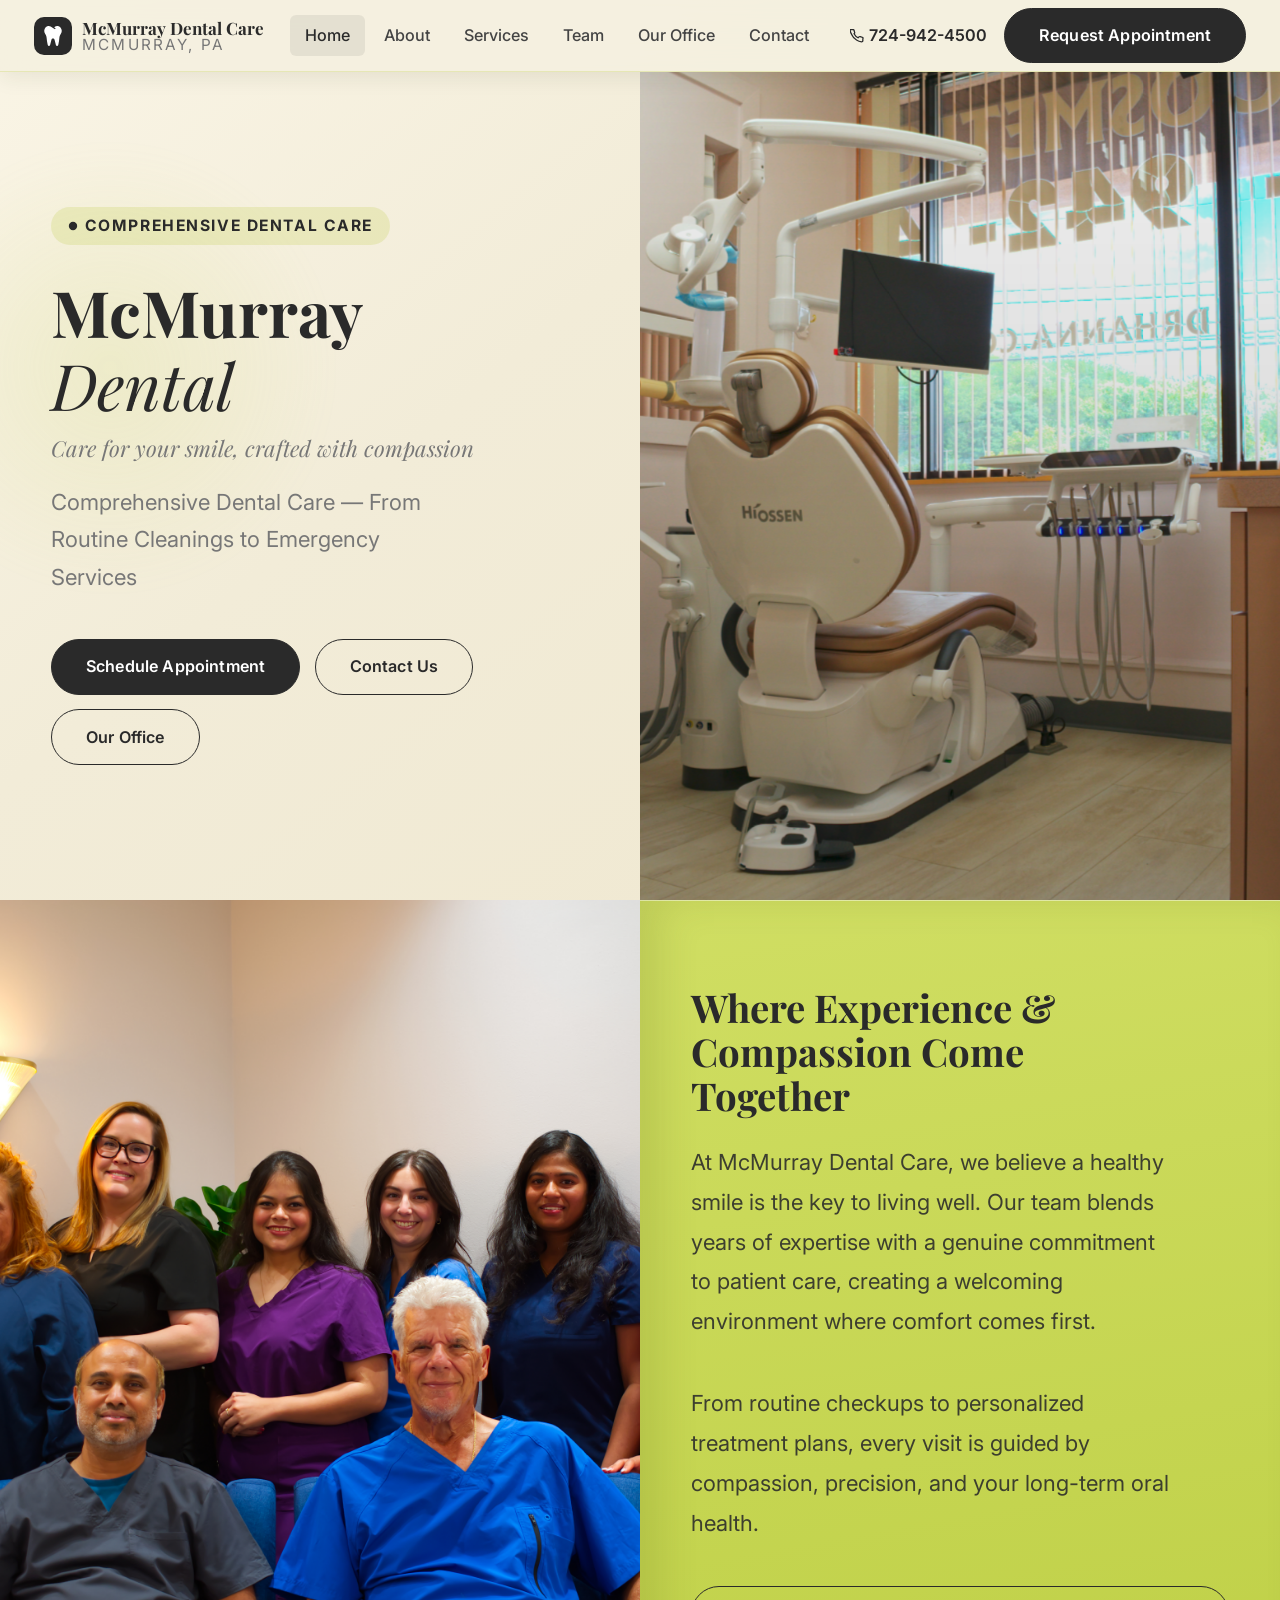
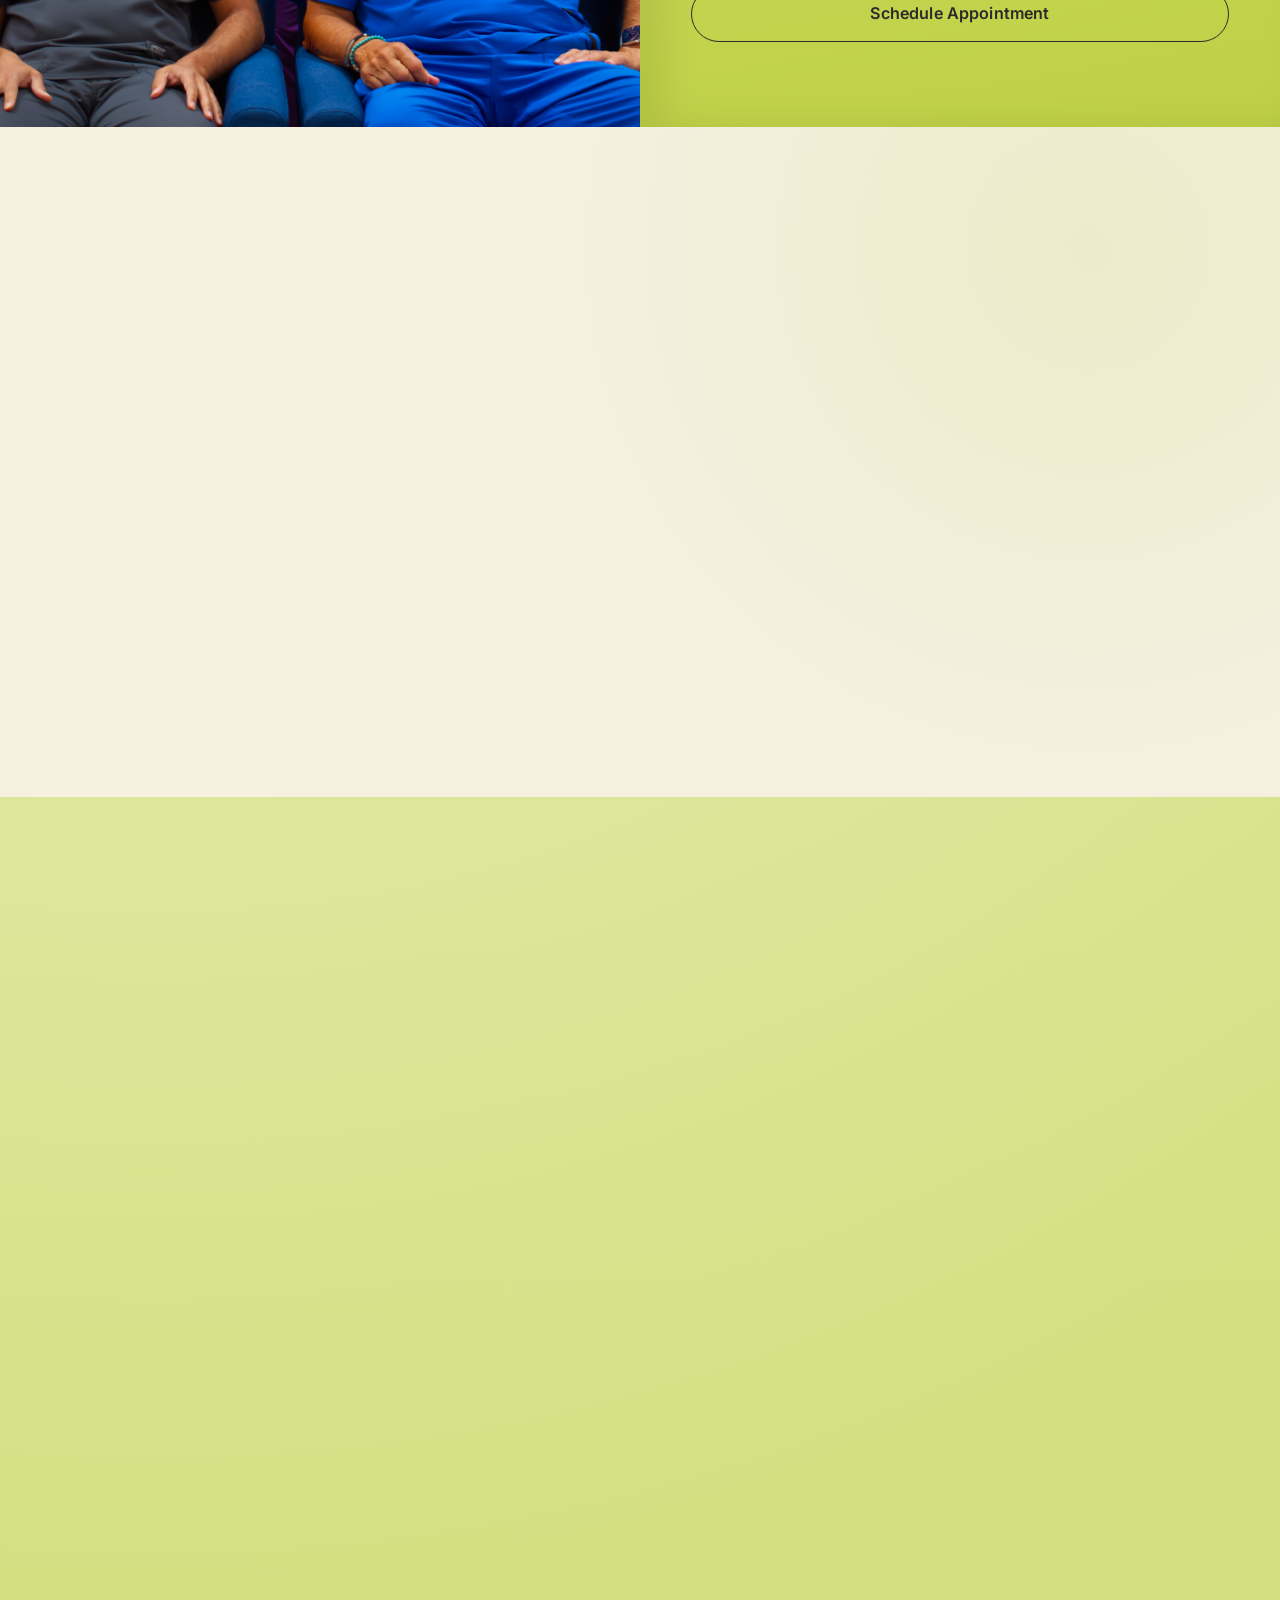
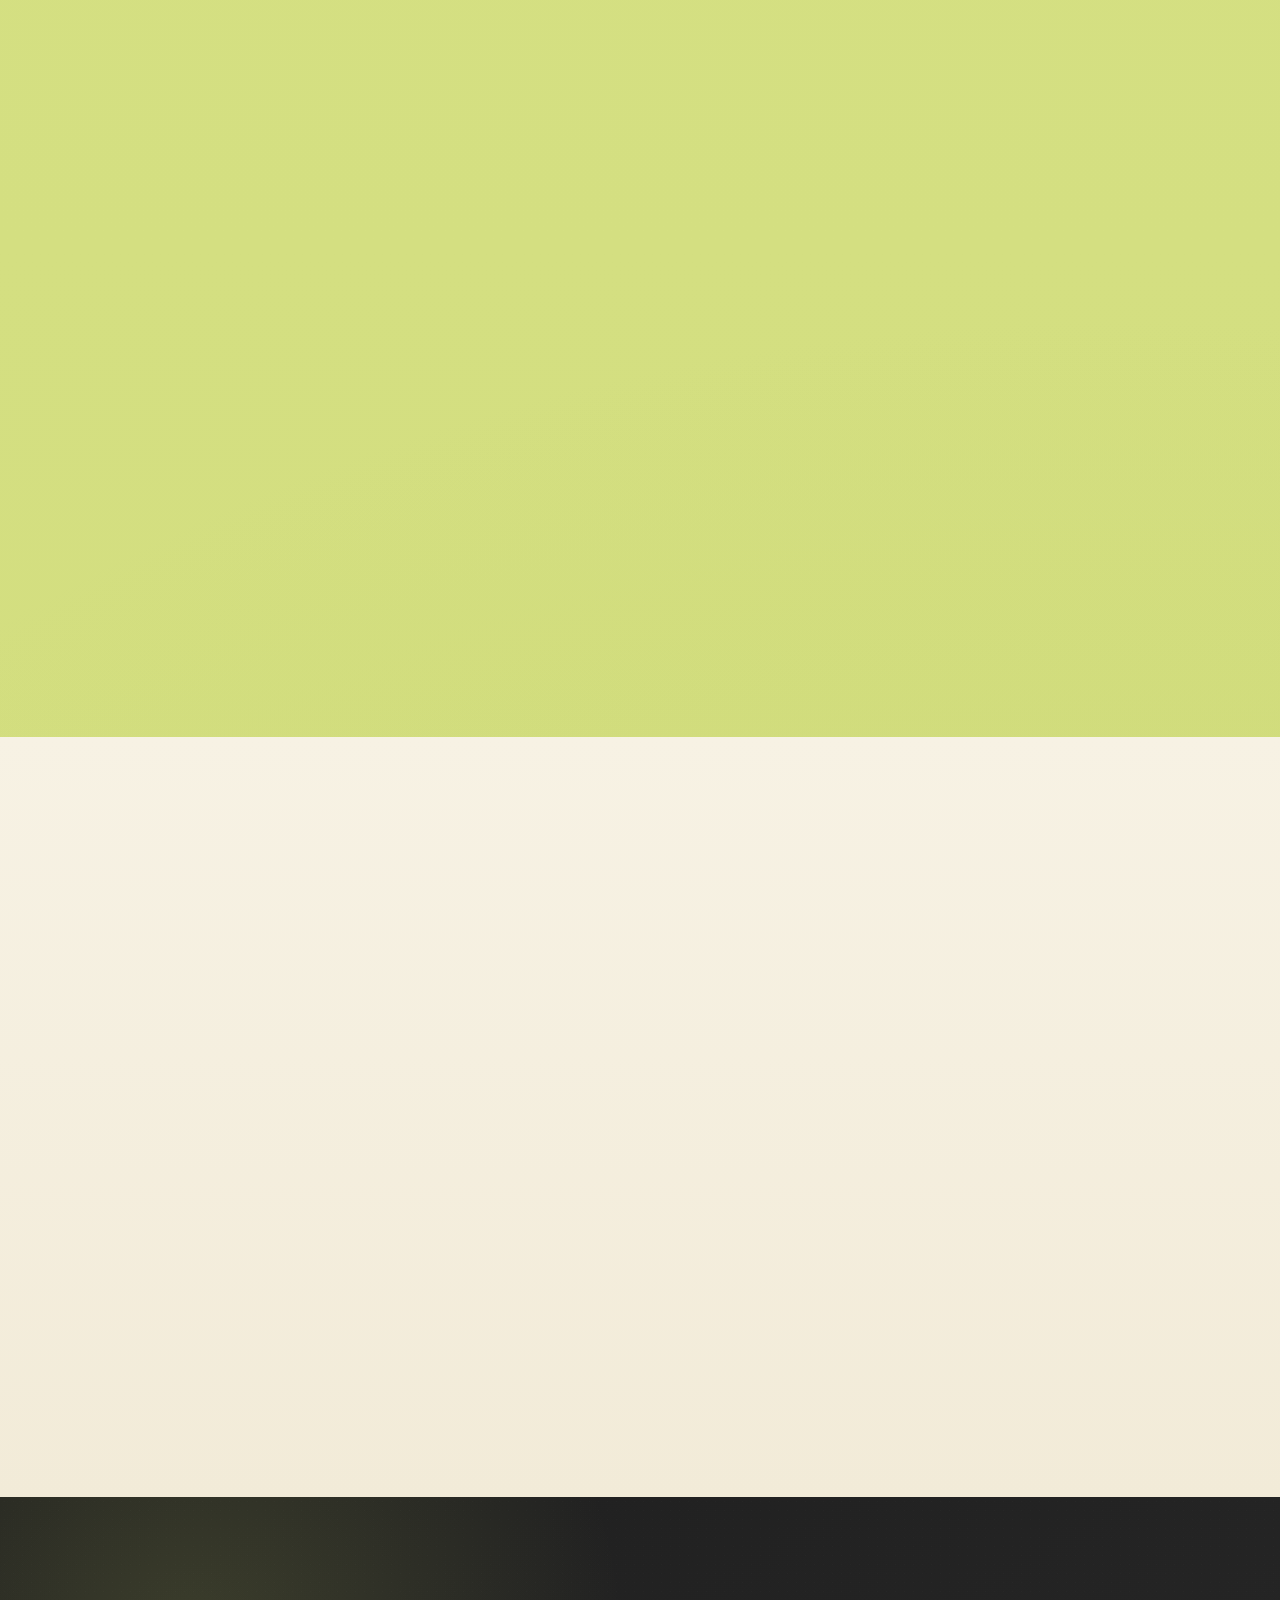
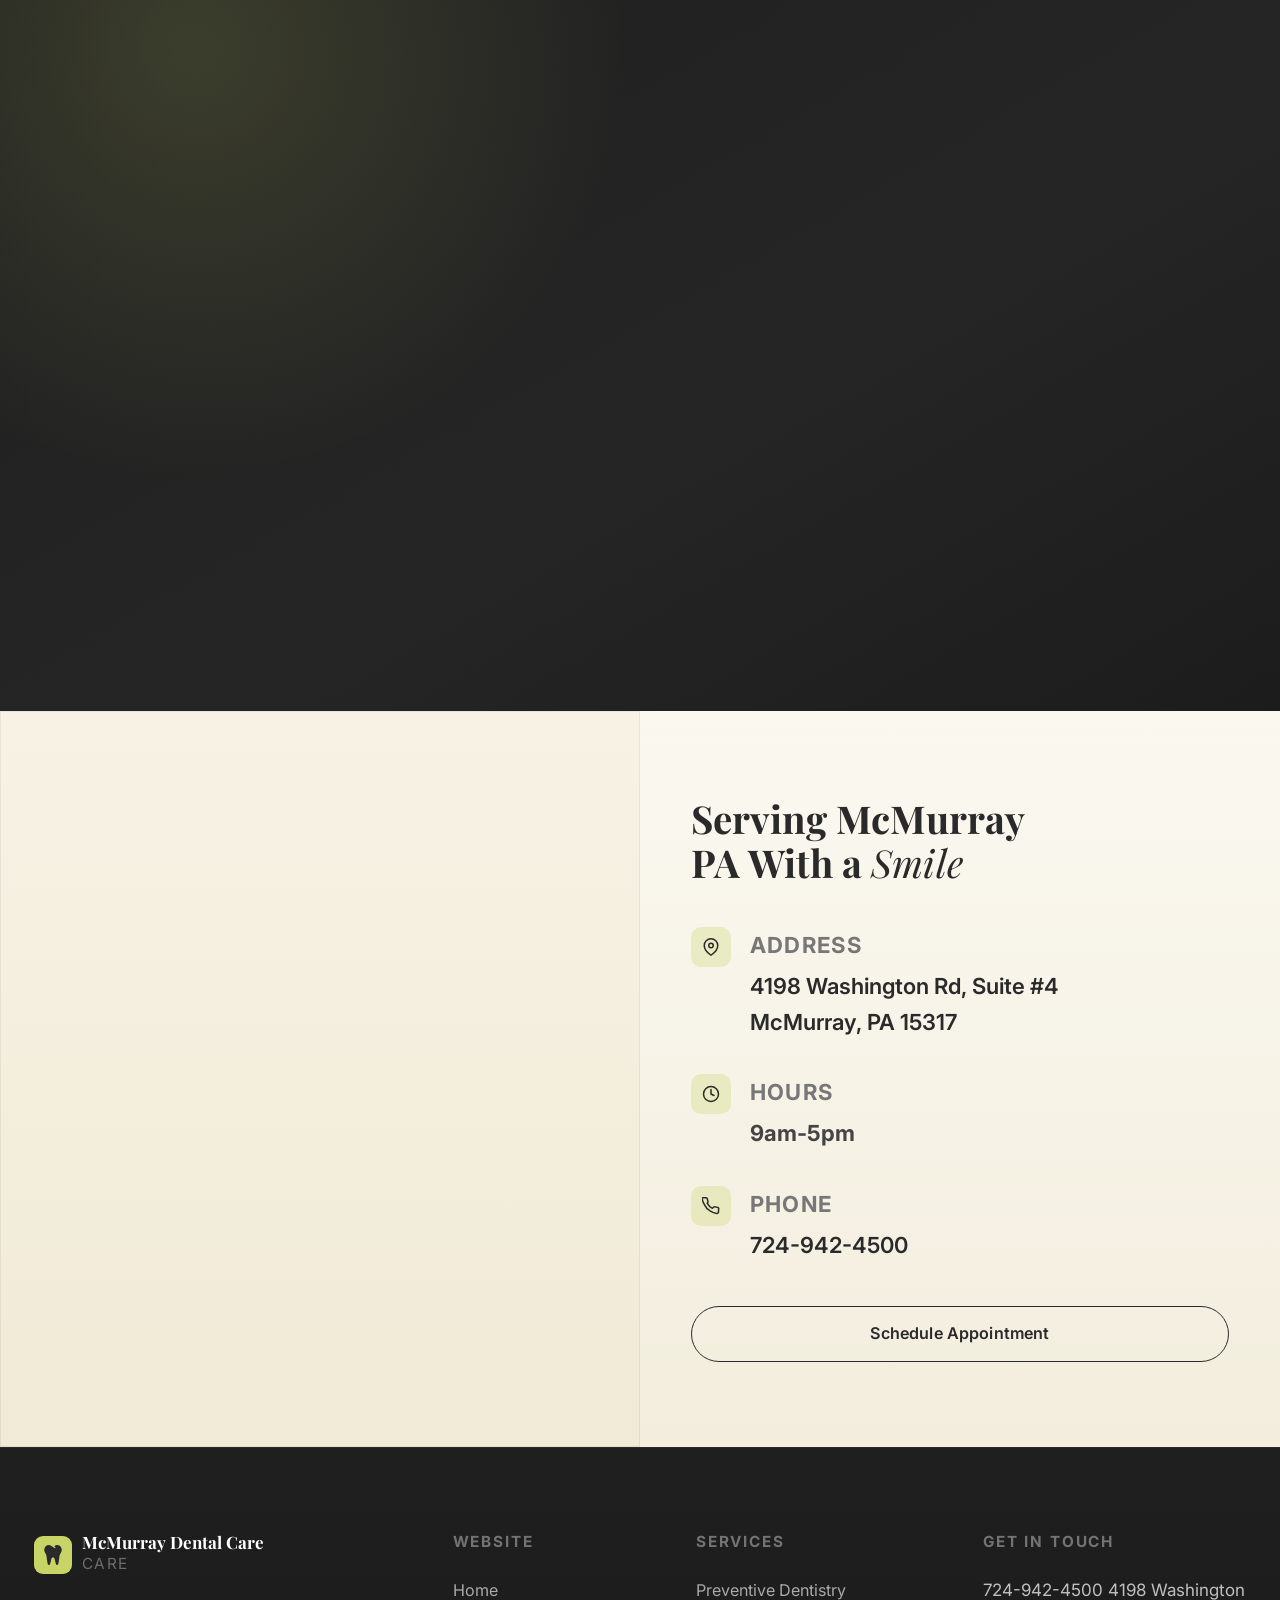
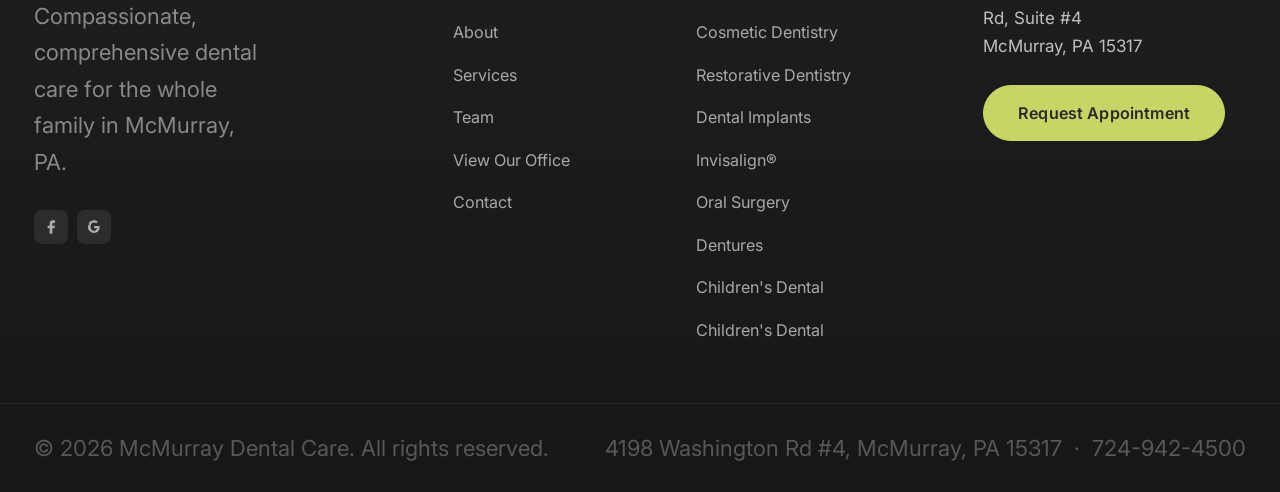
==== index.html @ 7878cf21 "Updated styling of the navbar" ====
<!DOCTYPE html>
<html lang="en">
<head>
  <meta charset="UTF-8" />
  <meta name="viewport" content="width=device-width, initial-scale=1.0" />
  <title>McMurray Dental Care | Compassionate Dental Care in McMurray, PA</title>
  <meta name="description" content="McMurray Dental Care offers comprehensive dental services in McMurray, PA — from routine cleanings to dental implants, Invisalign, and emergency care. Schedule your appointment today." />
  <link rel="preconnect" href="https://fonts.googleapis.com" />
  <link rel="preconnect" href="https://fonts.gstatic.com" crossorigin />
  <link href="https://fonts.googleapis.com/css2?family=Playfair+Display:ital,wght@0,400;0,600;0,700;1,400;1,600&family=Inter:wght@300;400;500;600;700&display=swap" rel="stylesheet" />
  <link rel="stylesheet" href="css/style.css" />
  <style>
    /* Tooth SVG used inline for logo */
    .tooth-svg { fill: var(--white); }
    .tooth-svg-dark { fill: var(--dark); }
  </style>
</head>
<body>

  <!-- ===== NAVBAR ===== -->
  <header class="navbar" id="navbar">
    <div class="nav-inner">

      <!-- Logo -->
      <a href="index.html" class="nav-logo" aria-label="McMurray Dental Care — home">
        <div class="nav-logo-icon">
          <svg viewBox="-32 0 512 512" xmlns="http://www.w3.org/2000/svg" aria-hidden="true" style="fill:#fff;">
            <path d="M443.98 96.25c-11.01-45.22-47.11-82.06-92.01-93.72-32.19-8.36-63 5.1-89.14 24.33-3.25 2.39-6.96 3.73-10.5 5.48l28.32 18.21c7.42 4.77 9.58 14.67 4.8 22.11-4.46 6.95-14.27 9.86-22.11 4.8L162.83 12.84c-20.7-10.85-43.38-16.4-66.81-10.31-44.9 11.67-81 48.5-92.01 93.72-10.13 41.62-.42 80.81 21.5 110.43 23.36 31.57 32.68 68.66 36.29 107.35 4.4 47.16 10.33 94.16 20.94 140.32l7.8 33.95c3.19 13.87 15.49 23.7 29.67 23.7 13.97 0 26.15-9.55 29.54-23.16l34.47-138.42c4.56-18.32 20.96-31.16 39.76-31.16s35.2 12.85 39.76 31.16l34.47 138.42c3.39 13.61 15.57 23.16 29.54 23.16 14.18 0 26.48-9.83 29.67-23.7l7.8-33.95c10.61-46.15 16.53-93.16 20.94-140.32 3.61-38.7 12.93-75.78 36.29-107.35 21.95-29.61 31.66-68.8 21.53-110.43z"/>
          </svg>
        </div>
        <div class="nav-logo-text">
          <span class="name">McMurray Dental Care</span>
          <span class="tagline">McMurray, PA</span>
        </div>
      </a>

      <!-- Desktop menu -->
      <nav class="nav-menu" aria-label="Primary navigation">
        <a href="index.html" class="active">Home</a>
        <a href="about.html">About</a>
        <a href="services.html">Services</a>
        <a href="teams.html">Team</a>
        <a href="view-our-office.html">Our Office</a>
        <a href="contact.html">Contact</a>
      </nav>

      <!-- Desktop actions -->
      <div class="nav-actions">
        <a href="tel:7249424500" class="nav-phone">
          <svg width="14" height="14" viewBox="0 0 24 24" fill="none" stroke="currentColor" stroke-width="2.2" stroke-linecap="round" stroke-linejoin="round" aria-hidden="true"><path d="M22 16.92v3a2 2 0 01-2.18 2 19.79 19.79 0 01-8.63-3.07A19.5 19.5 0 013.06 9.81a19.79 19.79 0 01-3.07-8.67A2 2 0 012.18 1h3a2 2 0 012 1.72c.127.96.361 1.903.7 2.81a2 2 0 01-.45 2.11L6.91 8.16a16 16 0 006.93 6.93l1.52-1.52a2 2 0 012.11-.45c.907.339 1.85.573 2.81.7A2 2 0 0122 16.92z"/></svg>
          724-942-4500
        </a>
        <a href="https://appt.link/mc-murray-dental-care/mc-murray-dental-care" target="_blank" rel="noopener" class="btn btn-dark">Request Appointment</a>
      </div>

      <!-- Hamburger -->
      <button class="nav-hamburger" id="navHamburger" aria-label="Toggle menu" aria-expanded="false">
        <span></span><span></span><span></span>
      </button>
    </div>

    <!-- Mobile drawer -->
    <nav class="nav-mobile" aria-label="Mobile navigation">
      <a href="index.html">Home</a>
      <a href="about.html">About</a>
      <a href="services.html">Services</a>
      <a href="teams.html">Team</a>
      <a href="view-our-office.html">Our Office</a>
      <a href="contact.html">Contact</a>
      <div class="nav-mobile-cta">
        <a href="tel:7249424500" class="btn btn-outline">📞 724-942-4500</a>
        <a href="https://appt.link/mc-murray-dental-care/mc-murray-dental-care" target="_blank" rel="noopener" class="btn btn-dark">Request Appointment</a>
      </div>
    </nav>
  </header>

  <!-- ===== HERO ===== -->
  <section class="hero" aria-labelledby="hero-heading">
    <div class="hero-left">
      <div class="hero-text">
        <div class="hero-chip">
          <svg width="10" height="10" viewBox="0 0 24 24" fill="currentColor" aria-hidden="true"><circle cx="12" cy="12" r="10"/></svg>
          Comprehensive Dental Care
        </div>
        <h1 class="hero-h1" id="hero-heading">McMurray <em>Dental</em></h1>
        <p class="hero-tagline">Care for your smile, crafted with compassion</p>
        <p class="hero-desc">Comprehensive Dental Care — From Routine Cleanings to Emergency Services</p>
        <div class="hero-actions">
          <a href="https://appt.link/mc-murray-dental-care/mc-murray-dental-care" target="_blank" rel="noopener" class="btn btn-dark">Schedule Appointment</a>
          <a href="contact.html" class="btn btn-outline">Contact Us</a>
          <a href="view-our-office.html" class="btn btn-outline">Our Office</a>
        </div>
      </div>
    </div>
    <div class="hero-right">
      <img
        src="images/office-pics/dental-portraits-others-00000001_Original.jpg"
        alt="Happy patient with a bright, healthy smile at McMurray Dental Care"
        loading="eager"
      />
    </div>
  </section>

  <!-- ===== ABOUT ===== -->
  <section class="about" aria-labelledby="about-heading">
    <div class="about-left" data-reveal="fade-left">
      <img
        src="images/team-pics/staff-group.jpg"
        alt="Dental professional performing a checkup at McMurray Dental Care"
        loading="lazy"
      />
    </div>
    <div class="about-right" data-reveal="fade-right">
      <h2 id="about-heading">Where Experience &amp; Compassion Come Together</h2>
      <p>At McMurray Dental Care, we believe a healthy smile is the key to living well. Our team blends years of expertise with a genuine commitment to patient care, creating a welcoming environment where comfort comes first.</p>
      <p>From routine checkups to personalized treatment plans, every visit is guided by compassion, precision, and your long-term oral health.</p>
      <a href="https://appt.link/mc-murray-dental-care/mc-murray-dental-care" target="_blank" rel="noopener" class="btn btn-outline">Schedule Appointment</a>
    </div>
  </section>

  <!-- ===== WHY CHOOSE US ===== -->
  <section class="why-us" aria-labelledby="why-us-heading">
    <div class="why-us-intro fade-up">
      <p class="eyebrow">Your Smile, Our Priority</p>
      <h2 id="why-us-heading">Why Patients Choose McMurray Dental Care</h2>
    </div>

    <div class="why-us-grid">
      <article class="why-card fade-up" data-delay="40">
        <h3>Comprehensive Dentistry in One Place</h3>
        <p>From cleanings and cosmetic dentistry to implants and oral surgery, your care stays coordinated under one roof.</p>
      </article>
      <article class="why-card fade-up" data-delay="100">
        <h3>Modern Tools, Gentle Approach</h3>
        <p>We combine up-to-date technology with a calm, patient-first style so appointments feel efficient and reassuring.</p>
      </article>
      <article class="why-card fade-up" data-delay="160">
        <h3>Local Team That Knows You</h3>
        <p>As a community-focused practice, we build long-term relationships and personalize care around your goals.</p>
      </article>
    </div>
  </section>

  <!-- ===== SERVICES ===== -->
  <section class="services" id="services" aria-labelledby="services-heading">
    <div class="services-intro fade-up">
      <h2 id="services-heading">Our Services</h2>
      <p>Comprehensive care for every smile — from preventive visits to full smile transformations.</p>
    </div>

    <div class="services-grid">

      <article class="srv-card fade-up" aria-label="Checkup and Cleaning">
        <div class="srv-bg" style="background-image:url('https://images.unsplash.com/photo-1606811841689-23dfddce3e95?q=80&w=1374&auto=format&fit=crop');"></div>
        <div class="srv-overlay"></div>
        <div class="srv-body">
          <h3>Checkup &amp; Cleaning</h3>
          <p class="srv-desc">Keep your teeth healthy and bright with regular dental checkups and professional cleanings. Prevent cavities, gum disease, and maintain long-term oral health.</p>
          <a href="cleaning-and-prevention.html" class="srv-link">View More</a>
        </div>
      </article>

      <article class="srv-card fade-up" aria-label="Cosmetic Procedures">
        <div class="srv-bg" style="background-image:url('https://images.unsplash.com/photo-1606265752439-1f18756aa5fc?auto=format&fit=crop&w=800&q=80');"></div>
        <div class="srv-overlay"></div>
        <div class="srv-body">
          <h3>Cosmetic Procedures</h3>
          <p class="srv-desc">Enhance your smile with cosmetic dentistry including teeth whitening, veneers, and bonding. Achieve a confident, natural-looking smile you'll love to share.</p>
          <a href="cosmetic-dentistry.html" class="srv-link">View More</a>
        </div>
      </article>

      <article class="srv-card fade-up" aria-label="Restorative Procedures">
        <div class="srv-bg" style="background-image:url('https://plus.unsplash.com/premium_photo-1661632367604-13ec9761f177?q=80&w=687&auto=format&fit=crop');"></div>
        <div class="srv-overlay"></div>
        <div class="srv-body">
          <h3>Restorative Procedures</h3>
          <p class="srv-desc">Restore strength and function to damaged or missing teeth with crowns, bridges, and fillings. Our restorative dentistry ensures comfort and lasting results.</p>
          <a href="restorative-dentistry.html" class="srv-link">View More</a>
        </div>
      </article>

      <article class="srv-card fade-up" aria-label="Dental Implants">
        <div class="srv-bg" style="background-image:url('https://images.unsplash.com/photo-1593022356769-11f762e25ed9?q=80&w=1470&auto=format&fit=crop');"></div>
        <div class="srv-overlay"></div>
        <div class="srv-body">
          <h3>Dental Implants</h3>
          <p class="srv-desc">Replace missing teeth with durable, natural-looking dental implants. Enjoy restored confidence, comfort, and function for a lifelong healthy smile.</p>
          <a href="dental-implants.html" class="srv-link">View More</a>
        </div>
      </article>

      <article class="srv-card fade-up" aria-label="Oral Surgery">
        <div class="srv-bg" style="background-image:url('https://images.unsplash.com/photo-1606811951341-756fdd437682?q=80&w=1374&auto=format&fit=crop');"></div>
        <div class="srv-overlay"></div>
        <div class="srv-body">
          <h3>Oral Surgery</h3>
          <p class="srv-desc">Expert oral surgery procedures performed with precision and care. From extractions to other surgical treatments, we ensure your comfort and safety every step of the way.</p>
          <a href="oral-surgery.html" class="srv-link">View More</a>
        </div>
      </article>

      <article class="srv-card fade-up" aria-label="Dentures">
        <div class="srv-bg" style="background-image:url('https://images.unsplash.com/photo-1620775997990-ee3c25938b4c?q=80&w=1470&auto=format&fit=crop');"></div>
        <div class="srv-overlay"></div>
        <div class="srv-body">
          <h3>Dentures</h3>
          <p class="srv-desc">Custom dentures designed for a natural fit and improved function. Eat, speak, and smile with confidence again.</p>
          <a href="dentures.html" class="srv-link">View More</a>
        </div>
      </article>

      <article class="srv-card fade-up" aria-label="Children's Dental Care">
        <div class="srv-bg" style="background-image:url('https://images.unsplash.com/photo-1758691463331-2ac00e6f676f?q=80&w=1932&auto=format&fit=crop&ixlib=rb-4.1.0&ixid=M3wxMjA3fDB8MHxwaG90by1wYWdlfHx8fGVufDB8fHx8fA%3D%3D');"></div>
        <div class="srv-overlay"></div>
        <div class="srv-body">
          <h3>Children's Dental Care</h3>
          <p class="srv-desc">We're happy to see children in our office for routine dental care and cleanings. Our team ensures visits are gentle and stress-free.</p>
          <a href="pediatric-dentistry.html" class="srv-link">View More</a>
        </div>
      </article>

    </div><!-- /services-grid -->

    <div class="services-footer fade-up">
      <a href="services.html" class="btn btn-dark">View All Services</a>
    </div>
  </section>

  <!-- ===== CARE OPTIONS ===== -->
  <section class="care-options" aria-labelledby="care-options-heading">
    <div class="care-options-inner">
      <div class="care-options-main fade-up">
        <p class="eyebrow">Insurance And Affordability</p>
        <h2 id="care-options-heading">Great Dentistry Should Feel Accessible</h2>
        <p>We work with many common dental benefit plans and help you understand coverage before treatment. For patients without insurance, ask about savings-focused care options.</p>
        <ul>
          <li>Transparent treatment planning and cost discussions</li>
          <li>Guidance on maximizing available dental benefits</li>
          <li>Flexible options for larger treatment plans</li>
        </ul>
        <div class="care-options-actions">
          <a href="contact.html" class="btn btn-dark">Ask About Coverage</a>
          <a href="tel:7249424500" class="btn btn-outline">Call 724-942-4500</a>
        </div>
      </div>

      <aside class="virtual-consult fade-up" data-delay="120" aria-label="Virtual smile consult">
        <h3>Not Ready To Book Yet?</h3>
        <p>Start with a simple smile conversation. Share your goals, and we will help you understand your next best step.</p>
        <ol>
          <li>Tell us what concerns you about your smile.</li>
          <li>We review your needs and suggest options.</li>
          <li>Schedule an in-office visit when you are ready.</li>
        </ol>
        <a href="contact.html" class="btn btn-accent">Start A Smile Consult</a>
      </aside>
    </div>
  </section>

  <!-- ===== TESTIMONIALS ===== -->
  <section class="testimonials" aria-labelledby="testimonials-heading">
    <div class="testimonials-header fade-up">
      <h2 id="testimonials-heading">What Our Patients Say</h2>
      <p>Real stories from real smiles in McMurray, PA</p>
    </div>
    <div class="testimonials-grid">

      <div class="t-card fade-up">
        <div class="t-stars" aria-label="5 stars">★★★★★</div>
        <p class="t-text">"The team at McMurray Dental is incredible — they genuinely care about their patients. My whole family comes here and we wouldn't go anywhere else."</p>
        <div class="t-author">
          <div class="t-avatar" aria-hidden="true">SM</div>
          <div>
            <div class="t-name">Sarah M.</div>
            <div class="t-loc">McMurray, PA</div>
          </div>
        </div>
      </div>

      <div class="t-card fade-up">
        <div class="t-stars" aria-label="5 stars">★★★★★</div>
        <p class="t-text">"Best dental care I've ever received. They explained every step and made me feel completely at ease. My implants look and feel completely natural."</p>
        <div class="t-author">
          <div class="t-avatar" aria-hidden="true">JD</div>
          <div>
            <div class="t-name">John D.</div>
            <div class="t-loc">Canonsburg, PA</div>
          </div>
        </div>
      </div>

      <div class="t-card fade-up">
        <div class="t-stars" aria-label="5 stars">★★★★★</div>
        <p class="t-text">"I was terrified of the dentist before I came here. The entire staff is so gentle and professional. Highly recommend to anyone in the area!"</p>
        <div class="t-author">
          <div class="t-avatar" aria-hidden="true">ER</div>
          <div>
            <div class="t-name">Emily R.</div>
            <div class="t-loc">Peters Township, PA</div>
          </div>
        </div>
      </div>

    </div>
  </section>

  <!-- ===== LOCATION ===== -->
  <section class="location" aria-labelledby="location-heading">
    <div class="location-map" data-reveal="fade-left">
      <iframe
        src="https://maps.google.com/maps?q=4198+Washington+Rd+%234+McMurray+PA+15317&z=15&output=embed"
        loading="lazy"
        title="McMurray Dental Care map — 4198 Washington Rd #4, McMurray PA 15317"
        allowfullscreen>
      </iframe>
    </div>
    <div class="location-info" data-reveal="fade-right">
      <h2 id="location-heading">Serving McMurray PA With a <em>Smile</em></h2>
      <div class="info-blocks">

        <div class="info-block">
          <div class="info-icon" aria-hidden="true">
            <svg viewBox="0 0 24 24"><path d="M21 10c0 7-9 13-9 13S3 17 3 10a9 9 0 0118 0z"/><circle cx="12" cy="10" r="3"/></svg>
          </div>
          <div>
            <p class="info-label">Address</p>
            <p class="info-value">
              <a href="https://maps.app.goo.gl/44t8cNcs267HqmYa7" target="_blank" rel="noopener">
                4198 Washington Rd, Suite #4<br>McMurray, PA 15317
              </a>
            </p>
          </div>
        </div>

        <div class="info-block">
          <div class="info-icon" aria-hidden="true">
            <svg viewBox="0 0 24 24"><circle cx="12" cy="12" r="10"/><polyline points="12 6 12 12 16 14"/></svg>
          </div>
          <div>
            <p class="info-label">Hours</p>
            <p class="info-value">
              <strong>9am-5pm</strong>
            </p>
          </div>
        </div>

        <div class="info-block">
          <div class="info-icon" aria-hidden="true">
            <svg viewBox="0 0 24 24"><path d="M22 16.92v3a2 2 0 01-2.18 2 19.79 19.79 0 01-8.63-3.07A19.5 19.5 0 013.06 9.81a19.79 19.79 0 01-3.07-8.67A2 2 0 012.18 1h3a2 2 0 012 1.72c.127.96.361 1.903.7 2.81a2 2 0 01-.45 2.11L6.91 8.16a16 16 0 006.93 6.93l1.52-1.52a2 2 0 012.11-.45c.907.339 1.85.573 2.81.7A2 2 0 0122 16.92z"/></svg>
          </div>
          <div>
            <p class="info-label">Phone</p>
            <p class="info-value"><a href="tel:7249424500">724-942-4500</a></p>
          </div>
        </div>

      </div><!-- /info-blocks -->
      <a href="https://appt.link/mc-murray-dental-care/mc-murray-dental-care" target="_blank" rel="noopener" class="btn btn-outline">Schedule Appointment</a>
    </div>
  </section>

  <!-- ===== FOOTER ===== -->
  <footer class="footer">
    <div class="footer-main">

      <!-- Brand -->
      <div class="footer-brand">
        <div class="f-logo">
          <div class="f-logo-icon">
            <svg viewBox="-32 0 512 512" xmlns="http://www.w3.org/2000/svg" aria-hidden="true" style="fill:#2a2a2a;">
              <path d="M443.98 96.25c-11.01-45.22-47.11-82.06-92.01-93.72-32.19-8.36-63 5.1-89.14 24.33-3.25 2.39-6.96 3.73-10.5 5.48l28.32 18.21c7.42 4.77 9.58 14.67 4.8 22.11-4.46 6.95-14.27 9.86-22.11 4.8L162.83 12.84c-20.7-10.85-43.38-16.4-66.81-10.31-44.9 11.67-81 48.5-92.01 93.72-10.13 41.62-.42 80.81 21.5 110.43 23.36 31.57 32.68 68.66 36.29 107.35 4.4 47.16 10.33 94.16 20.94 140.32l7.8 33.95c3.19 13.87 15.49 23.7 29.67 23.7 13.97 0 26.15-9.55 29.54-23.16l34.47-138.42c4.56-18.32 20.96-31.16 39.76-31.16s35.2 12.85 39.76 31.16l34.47 138.42c3.39 13.61 15.57 23.16 29.54 23.16 14.18 0 26.48-9.83 29.67-23.7l7.8-33.95c10.61-46.15 16.53-93.16 20.94-140.32 3.61-38.7 12.93-75.78 36.29-107.35 21.95-29.61 31.66-68.8 21.53-110.43z"/>
            </svg>
          </div>
          <div class="f-logo-text">
            <span class="name">McMurray Dental Care</span>
            <span class="care">Care</span>
          </div>
        </div>
        <p>Compassionate, comprehensive dental care for the whole family in McMurray, PA.</p>
        <div class="footer-social" aria-label="Social media links">
          <!-- Facebook -->
          <a href="#" aria-label="Facebook" rel="noopener">
            <svg viewBox="0 0 24 24" aria-hidden="true"><path d="M18 2h-3a5 5 0 00-5 5v3H7v4h3v8h4v-8h3l1-4h-4V7a1 1 0 011-1h3z"/></svg>
          </a>
          <!-- Google -->
          <a href="#" aria-label="Google Reviews" rel="noopener">
            <svg viewBox="0 0 24 24" aria-hidden="true"><path d="M20.3 12.2c0-.6-.1-1.2-.2-1.8H12v3.4h4.7c-.2 1.1-.9 2-1.8 2.6v2.2h3c1.7-1.6 2.7-4 2.4-6.4z"/><path d="M12 21c2.4 0 4.4-.8 5.9-2.1l-3-2.2c-.8.5-1.8.8-2.9.8-2.2 0-4.1-1.5-4.8-3.5H4.1v2.3C5.6 19.1 8.6 21 12 21z"/><path d="M7.2 14c-.2-.6-.3-1.3-.3-2s.1-1.4.3-2V7.7H4.1A9 9 0 003 12c0 1.5.3 2.8.9 4l3.3-2z"/><path d="M12 5.3c1.2 0 2.3.4 3.2 1.3l2.4-2.4C16.4 2.8 14.4 2 12 2 8.6 2 5.6 3.9 4.1 6.7l3.1 2.4C7.9 6.8 9.8 5.3 12 5.3z"/></svg>
          </a>
        </div>
      </div>

      <!-- Website Links -->
      <div class="footer-col">
        <h4>Website</h4>
        <ul>
          <li><a href="index.html">Home</a></li>
          <li><a href="about.html">About</a></li>
          <li><a href="services.html">Services</a></li>
          <li><a href="teams.html">Team</a></li>
          <li><a href="view-our-office.html">View Our Office</a></li>
          <li><a href="contact.html">Contact</a></li>
        </ul>
      </div>

      <!-- Services Links -->
      <div class="footer-col">
        <h4>Services</h4>
        <ul>
          <li><a href="cleaning-and-prevention.html">Preventive Dentistry</a></li>
          <li><a href="cosmetic-dentistry.html">Cosmetic Dentistry</a></li>
          <li><a href="restorative-dentistry.html">Restorative Dentistry</a></li>
          <li><a href="dental-implants.html">Dental Implants</a></li>
          <li><a href="invisalign.html">Invisalign®</a></li>
          <li><a href="oral-surgery.html">Oral Surgery</a></li>
          <li><a href="dentures.html">Dentures</a></li>
          <li><a href="pediatric-dentistry.html">Children's Dental</a></li>
          <li><a href="services.html#children">Children's Dental</a></li>
        </ul>
      </div>

      <!-- Contact -->
      <div class="footer-col">
        <h4>Get In Touch</h4>
        <div class="footer-contact-info">
          <a href="tel:7249424500">724-942-4500</a>
          <a href="https://maps.app.goo.gl/44t8cNcs267HqmYa7" target="_blank" rel="noopener">
            4198 Washington Rd, Suite #4<br>McMurray, PA 15317
          </a>
        </div>
        <a href="https://appt.link/mc-murray-dental-care/mc-murray-dental-care" target="_blank" rel="noopener" class="btn btn-accent footer-appt-btn">Request Appointment</a>
      </div>

    </div><!-- /footer-main -->

    <div class="footer-bottom">
      <p>&copy; <span id="year"></span> McMurray Dental Care. All rights reserved.</p>
      <p>4198 Washington Rd #4, McMurray, PA 15317 &nbsp;·&nbsp; 724-942-4500</p>
    </div>
  </footer>

  <script src="js/main.js"></script>
</body>
</html>
---- css/style.css ----
/* ===================================================
   McMurray Dental Care — Main Stylesheet
   =================================================== */

/* === CSS VARIABLES === */
:root {
  --primary:       #c8d566;
  --primary-dark:  #a8b840;
  --primary-light: #dde882;
  --bg:            #d4de82;   /* Main page / services background */
  --bg-light:      #f5f0e0;   /* Hero & location sections */
  --bg-about:      #c5d454;   /* About right panel */
  --surface:       #fffef8;
  --surface-alt:   #f8f3e4;
  --dark:          #2a2a2a;
  --text:          #444;
  --muted:         #777;
  --white:         #fff;
  --border:        rgba(42,42,42,.14);
  --line-soft:     rgba(42,42,42,.09);
  --shadow-sm:     0 2px 8px rgba(0,0,0,.08);
  --shadow:        0 4px 20px rgba(0,0,0,.12);
  --shadow-lg:     0 14px 44px rgba(0,0,0,.18);
  --shadow-xl:     0 22px 64px rgba(16, 24, 8, .24);
  --radius:        20px;
  --radius-sm:     10px;
  --radius-xs:     6px;
  --ease:          cubic-bezier(.4,0,.2,1);
  --t:             all .3s var(--ease);
  --font-h:        'Playfair Display', Georgia, serif;
  --font-b:        'Inter', -apple-system, BlinkMacSystemFont, sans-serif;
}

/* === RESET === */
*, *::before, *::after { box-sizing: border-box; margin: 0; padding: 0; }
html  {
  scroll-behavior: smooth;
  font-size: 17px;
}
body  {
  font-family: var(--font-b);
  font-size: 1rem;
  line-height: 1.65;
  color: var(--text);
  background:
    radial-gradient(circle at 12% 18%, rgba(255,255,255,.52) 0%, rgba(255,255,255,0) 34%),
    radial-gradient(circle at 87% 83%, rgba(168,184,64,.28) 0%, rgba(168,184,64,0) 38%),
    linear-gradient(180deg, #d9e48a 0%, #cfda78 100%);
  overflow-x: hidden;
  -webkit-font-smoothing: antialiased;
  -webkit-tap-highlight-color: transparent;
}
img  { max-width: 100%; height: auto; display: block; }
a    { text-decoration: none; color: inherit; }
ul   { list-style: none; }
p { font-size: 1.3rem !important; }
h1,h2,h3,h4,h5 { font-family: var(--font-h); font-weight: 700; line-height: 1.15; color: var(--dark); }

/* === UTILITIES === */
.container { max-width: 1280px; margin: 0 auto; padding: 0 2rem; }

/* === BUTTONS === */
.btn {
  display: inline-flex;
  align-items: center;
  justify-content: center;
  gap: .45rem;
  padding: .8rem 2rem;
  border-radius: 100px;
  font-family: var(--font-b);
  font-size: .95rem;
  font-weight: 600;
  letter-spacing: .01em;
  cursor: pointer;
  transition: var(--t);
  border: 1.5px solid transparent;
  white-space: nowrap;
  touch-action: manipulation;
}
.btn-dark    { background: var(--dark);  color: var(--white); border-color: var(--dark); }
.btn-dark:hover  { background: #3a3a3a; transform: translateY(-2px); box-shadow: var(--shadow); }
.btn-outline { background: transparent; color: var(--dark);  border-color: var(--dark); }
.btn-outline:hover { background: var(--dark); color: var(--white); transform: translateY(-2px); box-shadow: var(--shadow); }
.btn-light   { background: var(--white); color: var(--dark);  border-color: var(--white); }
.btn-light:hover { background: var(--bg-light); transform: translateY(-2px); box-shadow: var(--shadow); }
.btn-accent  { background: var(--primary); color: var(--dark); border-color: var(--primary); }
.btn-accent:hover { background: var(--primary-light); border-color: var(--primary-light); transform: translateY(-2px); }

/* =====================================================
   NAVBAR
   ===================================================== */
.navbar {
  position: fixed;
  top: 0; left: 0; right: 0;
  z-index: 100;
  height: 72px;
  background: rgba(245,240,224,.92);
  backdrop-filter: blur(16px);
  -webkit-backdrop-filter: blur(16px);
  border-bottom: 1px solid rgba(200,213,102,.35);
  box-shadow: 0 6px 20px rgba(36, 45, 18, .08);
  transition: var(--t);
}
.navbar.scrolled { background: rgba(245,240,224,.98); box-shadow: var(--shadow-sm); }

.nav-inner {
  max-width: 1280px;
  margin: 0 auto;
  padding: 0 2rem;
  height: 100%;
  display: flex;
  align-items: center;
  gap: 1.5rem;
}

/* Logo */
.nav-logo { display: flex; align-items: center; gap: .6rem; flex-shrink: 0; }
.nav-logo-icon {
  width: 38px; height: 38px;
  background: var(--dark);
  border-radius: 10px;
  display: flex; align-items: center; justify-content: center;
}
.nav-logo-icon svg { width: 20px; height: 20px; }
.nav-logo-text .name {
  display: block;
  font-family: var(--font-h);
  font-size: 1rem; font-weight: 700;
  color: var(--dark); line-height: 1.1;
  white-space: nowrap;
}
.nav-logo-text .tagline {
  display: block;
  font-size: .9rem;
  text-transform: uppercase;
  letter-spacing: .14em;
  color: var(--muted); line-height: 1;
}

/* Nav menu */
.nav-menu { display: flex; align-items: center; gap: .2rem; margin-left: auto; }
.nav-menu a {
  padding: .45rem .9rem;
  border-radius: var(--radius-xs);
  font-size: .95rem; font-weight: 500;
  color: var(--text);
  transition: var(--t);
}
.nav-menu a:hover,
.nav-menu a.active { background: rgba(42,42,42,.08); color: var(--dark); }
.nav-menu a { touch-action: manipulation; }

/* Nav actions */
.nav-actions { display: flex; align-items: center; gap: 1rem; flex-shrink: 0; }
.nav-phone {
  font-size: .95rem; font-weight: 600;
  color: var(--dark);
  display: flex; align-items: center; gap: .3rem;
}
.nav-phone:hover { text-decoration: underline; }

/* Hamburger */
.nav-hamburger {
  display: none;
  background: none; border: none; cursor: pointer;
  padding: .5rem;
  flex-direction: column; gap: 5px;
}
.nav-hamburger span {
  display: block; width: 22px; height: 2px;
  background: var(--dark); border-radius: 2px;
  transition: var(--t);
}

/* Mobile drawer */
.nav-mobile {
  display: none;
  position: fixed;
  top: 72px; left: 0; right: 0;
  background: var(--bg-light);
  border-bottom: 1px solid var(--border);
  padding: 1.25rem 2rem 1.5rem;
  flex-direction: column;
  gap: .3rem;
  z-index: 99;
  box-shadow: var(--shadow);
}
.nav-mobile.open { display: flex; }
.nav-mobile a {
  padding: .7rem 1rem;
  border-radius: var(--radius-xs);
  font-size: .95rem; font-weight: 500;
  color: var(--text); transition: var(--t);
  touch-action: manipulation;
}
.nav-mobile a:hover { background: rgba(42,42,42,.06); }
.nav-mobile-cta {
  margin-top: 1rem;
  padding-top: 1rem;
  border-top: 1px solid var(--border);
  display: flex; flex-direction: column; gap: .6rem;
}

/* =====================================================
   HERO
   ===================================================== */
.hero {
  display: grid;
  grid-template-columns: 1fr 1fr;
  min-height: 100vh;
  padding-top: 72px;
  background:
    linear-gradient(140deg, #faf5e6 0%, #f2ecd8 40%, #efe7cf 100%);
}
.hero-left {
  display: flex;
  align-items: center;
  padding: 5rem 3rem 5rem;
  padding-left: max(3rem, calc((100vw - 1280px) / 2 + 2rem));
}
.hero-text { max-width: 500px; }
.hero-chip {
  display: inline-flex; align-items: center; gap: .4rem;
  background: rgba(200,213,102,.28);
  color: var(--dark);
  padding: .35rem 1rem;
  border-radius: 100px;
  font-size: .92rem; font-weight: 700;
  text-transform: uppercase; letter-spacing: .1em;
  margin-bottom: 1.75rem;
}
.hero-h1 { font-size: clamp(2.8rem,5vw,4.5rem); color: var(--dark); margin-bottom: .5rem; }
.hero-h1 em { font-style: italic; font-weight: 400; }
.hero-tagline {
  font-family: var(--font-h);
  font-size: clamp(1rem,1.8vw,1.25rem);
  font-style: italic; font-weight: 400;
  color: var(--muted); margin-bottom: 1rem;
}
.hero-desc { font-size: .95rem; color: var(--muted); margin-bottom: 2.5rem; max-width: 380px; line-height: 1.7; }
.hero-actions { display: flex; gap: .85rem; flex-wrap: wrap; }

.hero-right { position: relative; overflow: hidden; }
.hero-right::after {
  content: '';
  position: absolute;
  inset: 0;
  background: linear-gradient(180deg, rgba(0,0,0,.06) 0%, rgba(0,0,0,.22) 100%);
  pointer-events: none;
}
.hero-right img {
  width: 100%;
  height: 100%;
  object-fit: cover;
  object-position: center top;
  transform: scale(1.02);
  filter: saturate(1.08) contrast(1.02);
}

/* =====================================================
   TRUST STRIP
   ===================================================== */
.trust-strip {
  background:
    radial-gradient(circle at 20% 25%, rgba(255,255,255,.2) 0%, rgba(255,255,255,0) 52%),
    linear-gradient(135deg, #bdcc50 0%, #a8b840 100%);
  padding: 1.25rem 2rem;
}

.trust-inner {
  max-width: 1200px;
  margin: 0 auto;
  display: grid;
  grid-template-columns: repeat(3, 1fr);
  gap: 1rem;
}

.trust-item {
  border: 1px solid rgba(42,42,42,.16);
  border-radius: var(--radius-sm);
  background: rgba(255,255,255,.25);
  padding: 1.1rem 1.15rem;
  box-shadow: 0 10px 22px rgba(34,42,14,.15), inset 0 1px 0 rgba(255,255,255,.4);
}

.trust-item h2 {
  font-size: clamp(1.2rem, 2vw, 1.5rem);
  margin-bottom: .3rem;
}

.trust-item p {
  font-size: .92rem;
  color: rgba(42,42,42,.9);
  line-height: 1.55;
}

/* =====================================================
   ABOUT
   ===================================================== */
.about { display: grid; grid-template-columns: 1fr 1fr; min-height: 580px; }
.about-left { overflow: hidden; }
.about-left img { width: 100%; height: 100%; object-fit: cover; transition: transform .7s ease; }
.about-left:hover img { transform: scale(1.04); }

.about-right {
  background:
    linear-gradient(170deg, #d0de63 0%, #bfd047 100%);
  display: flex; flex-direction: column; justify-content: center;
  padding: 5rem 3rem;
  padding-right: max(3rem, calc((100vw - 1280px) / 2 + 2rem));
  box-shadow: inset 0 1px 0 rgba(255,255,255,.45), inset 22px 0 36px rgba(92,108,26,.16);
}
.about-right h2 { font-size: clamp(1.75rem,3vw,2.6rem); margin-bottom: 1.5rem; max-width: 440px; }
.about-right p { font-size: .96rem; color: var(--dark); line-height: 1.8; max-width: 480px; margin-bottom: 2.5rem; opacity: .88; }

/* =====================================================
   WHY CHOOSE US
   ===================================================== */
.why-us {
  padding: 6rem 2rem;
  background:
    radial-gradient(circle at 85% 18%, rgba(200,213,102,.18) 0%, rgba(200,213,102,0) 42%),
    var(--bg-light);
}

.eyebrow {
  display: inline-block;
  font-size: .85rem;
  font-weight: 700;
  letter-spacing: .12em;
  text-transform: uppercase;
  color: var(--muted);
  margin-bottom: .7rem;
}

.why-us-intro {
  max-width: 740px;
  margin: 0 auto 2.4rem;
  text-align: center;
}

.why-us-intro h2 {
  font-size: clamp(1.9rem, 3vw, 2.8rem);
}

.why-us-grid {
  max-width: 1160px;
  margin: 0 auto;
  display: grid;
  grid-template-columns: repeat(3, 1fr);
  gap: 1.1rem;
}

.why-card {
  background: linear-gradient(180deg, var(--surface) 0%, #f8f3e5 100%);
  border: 1px solid var(--border);
  border-radius: var(--radius);
  padding: 2rem 1.55rem 1.8rem;
  box-shadow: 0 14px 30px rgba(42,42,42,.10), inset 0 1px 0 rgba(255,255,255,.7);
  transition: var(--t);
  position: relative;
  overflow: hidden;
}

.why-card::before {
  content: '';
  position: absolute;
  top: -42px;
  right: -42px;
  width: 110px;
  height: 110px;
  border-radius: 50%;
  background: radial-gradient(circle, rgba(200,213,102,.35) 0%, rgba(200,213,102,0) 70%);
}

.why-card:hover {
  transform: translateY(-4px);
  box-shadow: var(--shadow);
}

.why-card h3 {
  font-size: 1.2rem;
  margin-bottom: .75rem;
}

.why-card p {
  font-size: .95rem;
  line-height: 1.68;
  color: var(--text);
}

/* =====================================================
   SERVICES
   ===================================================== */
.services { padding: 7rem 2rem; }
/* Services page uses the same section inside its own wrapper */
.services-page-wrap .services { padding: 3rem 2rem 6rem; }
.services-intro { text-align: center; max-width: 560px; margin: 0 auto 4rem; }
.services-intro h2 { font-size: clamp(2rem,3.5vw,3rem); margin-bottom: 1rem; }
.services-intro p { color: var(--muted); font-size: 1.05rem; }

/* Flex-expand card grid (matches original WordPress design) */
.services-grid {
  display: flex;
  flex-wrap: wrap;
  gap: 18px;
  max-width: 1280px; margin: 0 auto 3.5rem;
}

.srv-card {
  flex: 1 1 260px;
  position: relative;
  height: 480px;
  border-radius: var(--radius); overflow: hidden;
  cursor: pointer;
  text-decoration: none;
  background-color: #1a1a1a;
  border: 1px solid rgba(255,255,255,.15);
  box-shadow: 0 16px 34px rgba(23, 23, 18, .26);
  will-change: flex;
  transition: flex .65s cubic-bezier(.4,0,.2,1);
}
.srv-card:hover { flex: 1.18 1 285px; }

.srv-bg {
  position: absolute; inset: 0;
  background-size: cover; background-position: center;
  transition: transform .65s cubic-bezier(.4,0,.2,1), opacity .65s cubic-bezier(.4,0,.2,1);
  z-index: 1;
  opacity: .85;
}
.srv-card:hover .srv-bg { transform: scale(1.04); opacity: .6; }

/* overlay not needed — gradient is on .srv-body */
.srv-overlay { display: none; }

.srv-body {
  position: absolute; bottom: 0; left: 0; right: 0;
  padding: 40px 28px 28px;
  background: linear-gradient(to top, rgba(0,0,0,.95) 0%, rgba(0,0,0,.55) 50%, transparent 100%);
  box-sizing: border-box;
  z-index: 3;
  display: flex; flex-direction: column;
}
.srv-body h3 {
  color: var(--white); font-size: 1.3rem; font-weight: 700;
  margin: 0; line-height: 1.2;
}
.srv-desc {
  color: rgba(255,255,255,.85); font-size: .9rem; line-height: 1.55;
  margin: 0 0 14px 0;
  max-height: 0; overflow: hidden; opacity: 0;
  transition: max-height .55s cubic-bezier(.4,0,.2,1), opacity .55s cubic-bezier(.4,0,.2,1), margin-top .55s cubic-bezier(.4,0,.2,1);
}
.srv-card:hover .srv-desc { max-height: 160px; opacity: 1; margin-top: 12px; }

.srv-link {
  display: inline-block;
  padding: 9px 20px;
  background: var(--primary);
  color: var(--dark);
  border-radius: 100px;
  font-size: .92rem; font-weight: 700;
  align-self: flex-start;
  opacity: 0; transform: translateY(6px); margin-top: 0;
  transition: opacity .4s .08s cubic-bezier(.4,0,.2,1), transform .4s .08s cubic-bezier(.4,0,.2,1), background .25s ease;
}
.srv-link:hover { background: var(--primary-light); }
.srv-card:hover .srv-link { opacity: 1; transform: translateY(0); margin-top: 0; }

.services-footer { text-align: center; }

/* =====================================================
   CARE OPTIONS
   ===================================================== */
.care-options {
  padding: 5.5rem 2rem;
  background:
    linear-gradient(180deg, #f7f2e4 0%, #f2ebd8 100%);
}

.care-options-inner {
  max-width: 1160px;
  margin: 0 auto;
  display: grid;
  grid-template-columns: 1.15fr .85fr;
  gap: 1.3rem;
}

.care-options-main,
.virtual-consult {
  border: 1px solid var(--border);
  border-radius: var(--radius);
  background: var(--white);
  padding: 2.1rem 2rem;
  box-shadow: 0 18px 38px rgba(40, 36, 26, .14);
}

.care-options-main h2 {
  font-size: clamp(1.8rem, 2.7vw, 2.5rem);
  margin-bottom: .9rem;
}

.care-options-main > p {
  color: var(--text);
  line-height: 1.7;
  margin-bottom: 1.1rem;
}

.care-options-main ul {
  margin: 0 0 1.5rem;
  padding: 0;
  display: flex;
  flex-direction: column;
  gap: .5rem;
}

.care-options-main li {
  display: flex;
  align-items: flex-start;
  gap: .55rem;
  font-size: .97rem;
  color: var(--text);
}

.care-options-main li::before {
  content: '';
  width: 7px;
  height: 7px;
  border-radius: 50%;
  margin-top: .52rem;
  background: var(--primary-dark);
  flex-shrink: 0;
}

.care-options-actions {
  display: flex;
  gap: .8rem;
  flex-wrap: wrap;
}

.virtual-consult {
  background: linear-gradient(165deg, #202020 0%, #2d2d2d 100%);
  color: var(--white);
  border-color: rgba(255,255,255,.08);
  box-shadow: var(--shadow-xl);
}

.virtual-consult h3 {
  color: var(--white);
  font-size: 1.55rem;
  margin-bottom: .65rem;
}

.virtual-consult p {
  color: rgba(255,255,255,.75);
  font-size: .95rem;
  line-height: 1.62;
  margin-bottom: 1rem;
}

.virtual-consult ol {
  margin: 0 0 1.4rem 1.2rem;
  color: rgba(255,255,255,.9);
  display: flex;
  flex-direction: column;
  gap: .6rem;
}

.virtual-consult ol li {
  line-height: 1.55;
  font-size: .95rem;
}

/* =====================================================
   TESTIMONIALS
   ===================================================== */
.testimonials {
  background:
    radial-gradient(circle at 15% 18%, rgba(200,213,102,.16) 0%, rgba(200,213,102,0) 34%),
    linear-gradient(150deg, #1f1f1f 0%, #252525 60%, #1c1c1c 100%);
  padding: 6rem 2rem;
  position: relative;
  overflow: hidden;
}

.testimonials::before {
  content: '';
  position: absolute;
  inset: 0;
  background-image: radial-gradient(rgba(255,255,255,.08) .7px, transparent .7px);
  background-size: 9px 9px;
  opacity: .18;
  pointer-events: none;
}
.testimonials-header { text-align: center; margin-bottom: 3.5rem; }
.testimonials-header h2 { color: var(--white); font-size: clamp(1.75rem,3vw,2.5rem); margin-bottom: .75rem; }
.testimonials-header p  { color: rgba(255,255,255,.45); font-size: 1rem; }

.testimonials-grid {
  display: grid; grid-template-columns: repeat(3,1fr);
  gap: 1.5rem; max-width: 1100px; margin: 0 auto;
}
.t-card {
  background: linear-gradient(180deg, rgba(255,255,255,.10) 0%, rgba(255,255,255,.03) 100%);
  border: 1px solid rgba(255,255,255,.16);
  border-radius: var(--radius); padding: 2rem;
  backdrop-filter: blur(2px);
  box-shadow: 0 16px 28px rgba(0,0,0,.24), inset 0 1px 0 rgba(255,255,255,.13);
  transition: var(--t);
}
.t-card:hover { background: rgba(255,255,255,.13); transform: translateY(-5px); }
.t-stars { color: var(--primary); font-size: .95rem; letter-spacing: 2px; margin-bottom: 1.25rem; }
.t-text  { color: rgba(255,255,255,.8); font-size: .92rem; line-height: 1.7; font-style: italic; margin-bottom: 1.5rem; }
.t-author { display: flex; align-items: center; gap: .75rem; }
.t-avatar {
  width: 42px; height: 42px; border-radius: 50%;
  background: var(--primary);
  display: flex; align-items: center; justify-content: center;
  font-weight: 700; font-size: .9rem; color: var(--dark); flex-shrink: 0;
}
.t-name { font-size: .9rem; font-weight: 600; color: var(--white); }
.t-loc  { font-size: .9rem; color: rgba(255,255,255,.4); }

/* =====================================================
   LOCATION
   ===================================================== */
.location {
  display: grid;
  grid-template-columns: 1fr 1fr;
  min-height: 560px;
  background: linear-gradient(180deg, #f7f2e4 0%, #f0ead6 100%);
}
.location-map { overflow: hidden; }
.location-map iframe {
  width: 100%;
  height: 100%;
  min-height: 460px;
  border: none;
  box-shadow: inset 0 0 0 1px rgba(0,0,0,.06);
}

.location-info {
  display: flex; flex-direction: column; justify-content: center;
  padding: 5rem 3rem;
  padding-right: max(3rem, calc((100vw - 1280px) / 2 + 2rem));
  background: linear-gradient(180deg, rgba(255,255,255,.45) 0%, rgba(255,255,255,.16) 100%);
}
.location-info h2 { font-size: clamp(1.75rem,3vw,2.75rem); margin-bottom: 2.5rem; max-width: 360px; }
.location-info h2 em { font-style: italic; font-weight: 400; }

.info-blocks { display: flex; flex-direction: column; gap: 2rem; margin-bottom: 2.5rem; }
.info-block  { display: flex; gap: 1.1rem; align-items: flex-start; }
.info-icon   {
  width: 40px; height: 40px; flex-shrink: 0;
  background: rgba(200,213,102,.3);
  border-radius: var(--radius-sm);
  display: flex; align-items: center; justify-content: center;
}
.info-icon svg { width: 18px; height: 18px; fill: none; stroke: var(--dark); stroke-width: 2; stroke-linecap: round; stroke-linejoin: round; }
.info-label { font-size: .9rem; font-weight: 700; text-transform: uppercase; letter-spacing: .06em; color: var(--muted); margin-bottom: .35rem; }
.info-value { font-size: 1rem; color: var(--text); line-height: 1.6; }
.info-value a { color: var(--dark); font-weight: 600; }
.info-value a:hover { text-decoration: underline; }

/* =====================================================
   FOOTER
   ===================================================== */
.footer {
  background: linear-gradient(180deg, #1f1f1f 0%, #171717 100%);
  color: rgba(255,255,255,.72);
  border-top: 1px solid rgba(255,255,255,.08);
}
.footer-main {
  display: grid; grid-template-columns: 2fr 1fr 1.25fr 1.5fr;
  gap: 4rem; max-width: 1280px; margin: 0 auto;
  padding: 5rem 2rem 3.5rem;
}

/* Footer brand */
.footer-brand .f-logo { display: flex; align-items: center; gap: .6rem; margin-bottom: 1.25rem; }
.footer-brand .f-logo-icon {
  width: 38px; height: 38px; background: var(--primary); border-radius: 9px;
  display: flex; align-items: center; justify-content: center;
}
.footer-brand .f-logo-icon svg { width: 20px; height: 20px; }
.f-logo-text .name  { display: block; font-family: var(--font-h); font-size: 1rem; font-weight: 700; color: var(--white); line-height: 1.1; }
.f-logo-text .care  { display: block; font-size: .9rem; text-transform: uppercase; letter-spacing: .08em; color: rgba(255,255,255,.35); }
.footer-brand > p   { font-size: .95rem; line-height: 1.65; max-width: 230px; color: rgba(255,255,255,.48); margin-bottom: 1.75rem; }

.footer-social { display: flex; gap: .5rem; }
.footer-social a {
  width: 34px; height: 34px; border-radius: 8px;
  background: rgba(255,255,255,.08);
  display: flex; align-items: center; justify-content: center;
  transition: var(--t);
}
.footer-social a:hover { background: rgba(255,255,255,.16); }
.footer-social svg { width: 16px; height: 16px; fill: rgba(255,255,255,.6); }

/* Footer cols */
.footer-col h4 {
  font-family: var(--font-b); font-size: .9rem; font-weight: 700;
  text-transform: uppercase; letter-spacing: .12em;
  color: rgba(255,255,255,.38); margin-bottom: 1.5rem;
}
.footer-col ul { display: flex; flex-direction: column; gap: .85rem; }
.footer-col ul a { font-size: .95rem; color: rgba(255,255,255,.62); transition: var(--t); line-height: 1.5; }
.footer-col ul a:hover { color: var(--white); }
.footer-appt-btn { display: inline-flex; margin-top: 1.5rem; }

.footer-bottom {
  border-top: 1px solid rgba(255,255,255,.07);
  padding: 1.5rem 2rem;
  max-width: 1280px; margin: 0 auto;
  display: flex; justify-content: space-between; align-items: center; gap: 1rem; flex-wrap: wrap;
}
.footer-bottom p { font-size: .9rem; color: rgba(255,255,255,.28); }

/* =====================================================
   PAGE HEADER (inner pages)
   ===================================================== */
.page-header {
  background: var(--bg-light);
  padding: 9rem 2rem 5rem;
  text-align: center;
}
.page-header .tag {
  display: inline-block;
  font-size: .9rem; font-weight: 700;
  text-transform: uppercase; letter-spacing: .12em;
  color: var(--muted); margin-bottom: .75rem;
}
.page-header h1 { font-size: clamp(2.5rem,5vw,4rem); margin-bottom: 1rem; }
.page-header p  { font-size: 1.1rem; color: var(--muted); max-width: 500px; margin: 0 auto; }

/* =====================================================
   ABOUT PAGE
   ===================================================== */
.about-story { padding: 6rem 2rem; background: var(--bg-light); }
.about-story-inner {
  max-width: 1100px; margin: 0 auto;
  display: grid; grid-template-columns: 1fr 1fr; gap: 5rem; align-items: center;
}
.about-story-text h2 { font-size: clamp(1.75rem,3vw,2.5rem); margin-bottom: 1.5rem; }
.about-story-text p  { color: var(--text); line-height: 1.8; margin-bottom: 1.25rem; }
.about-story-img { border-radius: var(--radius); overflow: hidden; }
.about-story-img img { width: 100%; aspect-ratio: 4/3; object-fit: cover; }

.values-section { padding: 6rem 2rem; }
.values-header  { text-align: center; max-width: 560px; margin: 0 auto 3rem; }
.values-header h2 { font-size: clamp(2rem,3vw,2.75rem); margin-bottom: 1rem; }
.values-header p  { color: var(--muted); }

.values-grid {
  display: grid; grid-template-columns: repeat(3,1fr);
  gap: 1.75rem; max-width: 1100px; margin: 0 auto;
}
.value-card {
  background: linear-gradient(180deg, #faf6ea 0%, #f2ebd8 100%);
  border-radius: var(--radius);
  padding: 2.5rem 2rem;
  border: 1px solid var(--line-soft);
  box-shadow: 0 14px 28px rgba(46,42,32,.11);
}
.value-icon {
  width: 52px; height: 52px;
  background: rgba(200,213,102,.3);
  border-radius: 14px;
  display: flex; align-items: center; justify-content: center;
  margin-bottom: 1.25rem;
}
.value-icon svg { width: 26px; height: 26px; fill: none; stroke: var(--dark); stroke-width: 2; stroke-linecap: round; stroke-linejoin: round; }
.value-card h3 { font-size: 1.15rem; margin-bottom: .75rem; }
.value-card p  { font-size: .9rem; color: var(--muted); line-height: 1.65; }

.team-section { padding: 6rem 2rem; background: var(--bg-light); }
.team-header   { text-align: center; max-width: 560px; margin: 0 auto 3.5rem; }
.team-header h2 { font-size: clamp(2rem,3vw,2.75rem); margin-bottom: 1rem; }
.team-grid {
  display: grid; grid-template-columns: repeat(3,1fr);
  gap: 2rem; max-width: 1100px; margin: 0 auto;
}
.team-card { text-align: center; }
.team-photo {
  border-radius: var(--radius); overflow: hidden;
  aspect-ratio: 3/4; margin-bottom: 1.25rem;
}
.team-photo img { width: 100%; height: 100%; object-fit: cover; }
.team-card h3   { font-size: 1.15rem; margin-bottom: .35rem; }
.team-card .role { font-size: .95rem; color: var(--muted); }

/* =====================================================
   TEAM PROFILES PAGE
   ===================================================== */
.team-profiles-section {
  padding: 5rem 2rem 6rem;
  background: var(--bg);
}

.team-profiles-inner {
  max-width: 1180px;
  margin: 0 auto;
}

.team-profiles-intro {
  text-align: center;
  max-width: 700px;
  margin: 0 auto 2.75rem;
}

.team-profiles-intro h2 {
  font-size: clamp(1.8rem, 3vw, 2.6rem);
  margin-bottom: .8rem;
}

.team-profiles-intro p {
  color: var(--muted);
}

.profile-grid {
  display: grid;
  grid-template-columns: repeat(3, 1fr);
  gap: 1.4rem;
}

.profile-card {
  background: linear-gradient(180deg, #faf6ea 0%, #f2ebd8 100%);
  border: 1px solid var(--border);
  border-radius: var(--radius);
  overflow: hidden;
  box-shadow: 0 14px 28px rgba(46,42,32,.12);
  transition: var(--t);
}

.profile-card:hover {
  transform: translateY(-4px);
  box-shadow: var(--shadow);
}

.profile-card--wide {
  grid-column: span 3;
}

.profile-image {
  width: 100%;
  aspect-ratio: 4 / 3;
  object-fit: cover;
}

.profile-card-body {
  padding: 1.2rem 1.2rem 1.35rem;
}

.profile-role {
  font-size: .83rem;
  font-weight: 700;
  letter-spacing: .08em;
  text-transform: uppercase;
  color: var(--muted);
  margin-bottom: .4rem;
}

.profile-name {
  font-size: 1.2rem;
  margin-bottom: .45rem;
}

.profile-card-body p {
  font-size: .96rem;
  color: var(--text);
  line-height: 1.72;
}

.about-team-highlight .team-profiles-intro {
  margin-bottom: 2rem;
}

.about-team-highlight .profile-grid {
  grid-template-columns: minmax(0, 960px);
  justify-content: center;
}

.about-team-highlight .profile-card--wide {
  grid-column: auto;
}

.about-team-highlight .profile-card {
  display: grid;
  grid-template-columns: minmax(320px, 1.1fr) minmax(0, .9fr);
  align-items: stretch;
}

.about-team-highlight .profile-image {
  height: 100%;
  min-height: 320px;
  aspect-ratio: auto;
}

.about-team-highlight .profile-card-body {
  padding: 1.6rem;
  display: flex;
  flex-direction: column;
  justify-content: center;
}

/* =====================================================
   OFFICE GALLERY PAGE
   ===================================================== */
.office-gallery-section {
  padding: 5rem 2rem 6rem;
  background: var(--bg-light);
}

.office-gallery-inner {
  max-width: 1180px;
  margin: 0 auto;
}

.office-gallery-intro {
  text-align: center;
  max-width: 720px;
  margin: 0 auto 2.8rem;
}

.office-gallery-intro h2 {
  font-size: clamp(1.8rem, 3vw, 2.6rem);
  margin-bottom: .75rem;
}

.office-gallery-intro p {
  color: var(--muted);
}

.office-grid {
  display: grid;
  grid-template-columns: repeat(3, 1fr);
  gap: 1.4rem;
}

.office-card {
  background: linear-gradient(180deg, var(--surface) 0%, var(--surface-alt) 100%);
  border-radius: var(--radius);
  border: 1px solid var(--border);
  overflow: hidden;
  box-shadow: 0 14px 28px rgba(46,42,32,.12);
  transition: var(--t);
}

.office-card:hover {
  transform: translateY(-4px);
  box-shadow: var(--shadow);
}

.office-photo {
  width: 100%;
  aspect-ratio: 4 / 3;
  object-fit: cover;
}

.office-card-body {
  padding: 1.1rem 1.2rem 1.35rem;
}

.office-card-title {
  font-size: 1.12rem;
  margin-bottom: .35rem;
}

.office-card-body p {
  font-size: .95rem;
  line-height: 1.68;
  color: var(--text);
}

/* =====================================================
   SERVICES PAGE
   ===================================================== */
.services-list { padding: 4rem 2rem 6rem; max-width: 1100px; margin: 0 auto; }
.service-item {
  display: grid; grid-template-columns: 1fr 1fr; gap: 4rem;
  align-items: center; padding: 4rem 0;
  border-bottom: 1px solid var(--border);
}
.service-item:last-child { border-bottom: none; }
.service-item.rev { direction: rtl; }
.service-item.rev > * { direction: ltr; }

.srv-item-img  { border-radius: var(--radius); overflow: hidden; }
.srv-item-img img { width: 100%; aspect-ratio: 4/3; object-fit: cover; transition: transform .6s ease; }
.srv-item-img:hover img { transform: scale(1.04); }

.srv-item-text .stag { font-size: .9rem; font-weight: 700; text-transform: uppercase; letter-spacing: .06em; color: var(--muted); margin-bottom: .75rem; }
.srv-item-text h2 { font-size: clamp(1.5rem,2.5vw,2rem); margin-bottom: 1.25rem; }
.srv-item-text p  { font-size: .95rem; line-height: 1.78; color: var(--text); margin-bottom: 1.5rem; }
.srv-item-text ul {
  list-style: none; display: flex; flex-direction: column; gap: .5rem;
  margin-bottom: 2rem; padding-left: 0;
}
.srv-item-text ul li {
  display: flex; align-items: flex-start; gap: .6rem;
  font-size: .98rem; color: var(--text);
}
.srv-item-text ul li::before {
  content: '';
  display: inline-block; flex-shrink: 0;
  width: 7px; height: 7px; border-radius: 50%;
  background: var(--primary-dark); margin-top: .48rem;
}

/* =====================================================
   CONTACT PAGE
   ===================================================== */
.contact-layout {
  display: grid; grid-template-columns: 1fr 1fr;
  min-height: calc(100vh - 72px);
}
.contact-form-side {
  background: var(--bg-light);
  padding: 5rem 3rem;
  padding-left: max(3rem, calc((100vw - 1280px) / 2 + 2rem));
  display: flex; flex-direction: column; justify-content: center;
}
.contact-form-side h1 { font-size: clamp(2rem,3.5vw,2.75rem); margin-bottom: .75rem; }
.contact-form-side .sub { color: var(--muted); margin-bottom: 2.5rem; }

.contact-form { display: flex; flex-direction: column; gap: 1.25rem; }
.form-row { display: grid; grid-template-columns: 1fr 1fr; gap: 1rem; }
.form-group { display: flex; flex-direction: column; gap: .45rem; }
.form-group label {
  font-size: .9rem; font-weight: 700;
  text-transform: uppercase; letter-spacing: .08em; color: var(--muted);
}
.form-group input,
.form-group select,
.form-group textarea {
  padding: .85rem 1.1rem;
  border: 1.5px solid var(--border); border-radius: var(--radius-sm);
  font-family: var(--font-b); font-size: 1rem;
  color: var(--dark); background: var(--white);
  transition: var(--t); outline: none; resize: none;
}
.form-group input:focus,
.form-group select:focus,
.form-group textarea:focus {
  border-color: var(--primary-dark);
  box-shadow: 0 0 0 3px rgba(200,213,102,.25);
}
.form-group textarea { min-height: 130px; }
.form-submit { margin-top: .5rem; }

.contact-info-side {
  background: var(--bg-about);
  display: flex; flex-direction: column; justify-content: center;
  padding: 5rem 3rem;
  padding-right: max(3rem, calc((100vw - 1280px) / 2 + 2rem));
}
.contact-info-side h2 { font-size: clamp(1.75rem,3vw,2.5rem); margin-bottom: 2.5rem; }
.contact-map { border-radius: var(--radius); overflow: hidden; margin-top: 2rem; }
.contact-map iframe { width: 100%; height: 260px; border: none; }

/* =====================================================
   CTA BANNER
   ===================================================== */
.cta-banner {
  background: var(--dark); padding: 5rem 2rem; text-align: center;
}
.cta-banner h2 { color: var(--white); font-size: clamp(1.75rem,3vw,2.75rem); margin-bottom: 1rem; }
.cta-banner p  { color: rgba(255,255,255,.55); font-size: 1.05rem; margin-bottom: 2.5rem; max-width: 480px; margin-left: auto; margin-right: auto; }
.cta-banner .cta-actions { display: flex; gap: 1rem; justify-content: center; flex-wrap: wrap; }

/* =====================================================
   INDIVIDUAL SERVICE PAGE
   ===================================================== */

/* Hero banner with bg image */
.srv-page-hero {
  position: relative;
  min-height: 480px;
  display: flex;
  align-items: flex-end;
  padding-top: 72px;
  overflow: hidden;
}
.srv-page-hero-bg {
  position: absolute; inset: 0;
  background-size: cover; background-position: center;
  filter: brightness(.55);
}
.srv-page-hero-body {
  position: relative;
  max-width: 1280px; width: 100%;
  margin: 0 auto;
  padding: 4rem 2rem 4rem;
}
.srv-page-hero-body .breadcrumb {
  display: flex; align-items: center; gap: .45rem;
  font-size: .9rem; color: rgba(255,255,255,.6);
  margin-bottom: 1.25rem;
}
.srv-page-hero-body .breadcrumb a { color: rgba(255,255,255,.6); transition: var(--t); }
.srv-page-hero-body .breadcrumb a:hover { color: var(--white); }
.srv-page-hero-body .breadcrumb span { color: rgba(255,255,255,.35); }
.srv-page-hero-body .stag {
  font-size: .9rem; font-weight: 700;
  text-transform: uppercase; letter-spacing: .14em;
  color: var(--primary-light); margin-bottom: .75rem;
}
.srv-page-hero-body h1 {
  font-size: clamp(2.4rem,5vw,3.75rem);
  color: var(--white); max-width: 680px; margin-bottom: 1rem;
}
.srv-page-hero-body .hero-sub {
  font-size: 1.05rem; color: rgba(255,255,255,.72);
  max-width: 520px; line-height: 1.7;
}

/* Body layout */
.srv-page-body {
  display: grid;
  grid-template-columns: 1.1fr 0.9fr;
  gap: 5rem;
  max-width: 1180px; margin: 0 auto;
  padding: 6rem 2rem;
  align-items: start;
}
.srv-page-content .stag { font-size:.9rem;font-weight:700;text-transform:uppercase;letter-spacing:.06em;color:var(--muted);margin-bottom:.75rem; }
.srv-page-content h2 { font-size: clamp(1.6rem,2.5vw,2.2rem); margin-bottom:1.25rem; }
.srv-page-content p { font-size:.96rem;line-height:1.8;color:var(--text);margin-bottom:1.25rem; }
.srv-page-content ul {
  margin: 1.25rem 0 2rem; padding: 0;
  display: flex; flex-direction: column; gap:.55rem;
}
.srv-page-content ul li {
  display: flex; align-items: flex-start; gap: .65rem;
  font-size: 1rem; color: var(--text);
}
.srv-page-content ul li::before {
  content:'';display:inline-block;flex-shrink:0;
  width:7px;height:7px;border-radius:50%;
  background:var(--primary-dark);margin-top:.5rem;
}
.srv-page-actions { display:flex;gap:.85rem;flex-wrap:wrap;margin-top:.5rem; }

/* Sidebar */
.srv-page-sidebar { display:flex;flex-direction:column;gap:1.5rem; }
.srv-sidebar-img { border-radius:var(--radius);overflow:hidden; }
.srv-sidebar-img img { width:100%;aspect-ratio:4/3;object-fit:cover; }
.srv-info-card {
  background:var(--bg-light);border-radius:var(--radius);
  padding:1.75rem 1.5rem;border:1px solid var(--border);
}
.srv-info-card h4 {
  font-size:.9rem;font-weight:700;text-transform:uppercase;
  letter-spacing:.12em;color:var(--muted);margin-bottom:1.1rem;
}
.srv-info-card ul { display:flex;flex-direction:column;gap:.6rem; margin:0; }
.srv-info-card ul li {
  display:flex;align-items:center;gap:.6rem;
  font-size:.97rem;color:var(--text);
}
.srv-info-card ul li::before {
  content:'✓';flex-shrink:0;
  width:18px;height:18px;border-radius:50%;
  background:rgba(200,213,102,.35);
  display:flex;align-items:center;justify-content:center;
  font-size:.65rem;font-weight:700;color:var(--dark);
}

/* Process steps */
.process-section { background:var(--bg-light);padding:5.5rem 2rem; }
.process-section .section-header {
  text-align:center;max-width:520px;margin:0 auto 3.5rem;
}
.process-section .section-header h2 { font-size:clamp(1.75rem,3vw,2.5rem);margin-bottom:.75rem; }
.process-section .section-header p  { color:var(--muted);font-size:.96rem; }
.process-steps {
  display:grid;grid-template-columns:repeat(4,1fr);
  gap:2rem;max-width:1100px;margin:0 auto;
}
.process-step { text-align:center; }
.step-num {
  width:52px;height:52px;border-radius:50%;
  background:var(--dark);color:var(--white);
  display:flex;align-items:center;justify-content:center;
  font-family:var(--font-h);font-size:1.25rem;font-weight:700;
  margin:0 auto 1.1rem;
}
.process-step h3 { font-size:1rem;margin-bottom:.5rem; }
.process-step p  { font-size:.95rem;color:var(--muted);line-height:1.6; }

/* Related services */
.related-section { padding:5.5rem 2rem; }
.related-section .section-header { text-align:center;max-width:500px;margin:0 auto 3rem; }
.related-section .section-header h2 { font-size:clamp(1.75rem,3vw,2.5rem);margin-bottom:.75rem; }
.related-grid {
  display:grid;grid-template-columns:repeat(3,1fr);
  gap:1.5rem;max-width:1100px;margin:0 auto;
}
.related-card {
  background:var(--bg-light);border-radius:var(--radius);
  overflow:hidden;transition:var(--t);
  border:1px solid var(--border);
}
.related-card:hover { transform:translateY(-4px);box-shadow:var(--shadow); }
.related-card-img { overflow:hidden;aspect-ratio:16/9; }
.related-card-img img { width:100%;height:100%;object-fit:cover;transition:transform .6s ease; }
.related-card:hover .related-card-img img { transform:scale(1.05); }
.related-card-body { padding:1.5rem; }
.related-card-body .stag { font-size:.9rem;font-weight:700;text-transform:uppercase;letter-spacing:.06em;color:var(--muted);margin-bottom:.4rem; }
.related-card-body h3 { font-size:1rem;margin-bottom:.5rem; }
.related-card-body p  { font-size:.95rem;color:var(--muted);line-height:1.55;margin-bottom:1rem; }
.related-card-link { font-size:.95rem;font-weight:600;color:var(--dark);display:inline-flex;align-items:center;gap:.3rem; }
.related-card-link:hover { text-decoration:underline; }

/* Responsive overrides */
@media (max-width:900px) {
  .srv-page-body    { grid-template-columns:1fr;gap:2.5rem;padding:4rem 1.5rem; }
  .process-steps    { grid-template-columns:1fr 1fr; }
  .related-grid     { grid-template-columns:1fr 1fr; }
}
@media (max-width:600px) {
  .srv-page-hero    { min-height:380px; }
  .process-steps    { grid-template-columns:1fr; }
  .related-grid     { grid-template-columns:1fr; }
  .srv-page-actions { flex-direction:column; }
  .srv-page-actions .btn { width:100%; }
}

/* =====================================================
   SCROLL REVEAL ANIMATIONS
   ===================================================== */
[data-reveal],
.fade-up {
  opacity: 0;
  transform: translateY(28px);
  transition:
    opacity .7s cubic-bezier(.4,0,.2,1),
    transform .7s cubic-bezier(.4,0,.2,1);
  will-change: opacity, transform;
}
[data-reveal="fade-left"] { transform: translateX(-40px); }
[data-reveal="fade-right"] { transform: translateX(40px); }
[data-reveal="fade-scale"] { transform: scale(.94); }

[data-reveal].in-view,
.fade-up.in-view {
  opacity: 1;
  transform: none;
}

/* =====================================================
   HERO / PAGE HEADER ENTRANCE
   ===================================================== */
@keyframes heroIn {
  from { opacity: 0; transform: translateY(24px); }
  to   { opacity: 1; transform: translateY(0); }
}
@keyframes fadeInSlow {
  from { opacity: 0; }
  to   { opacity: 1; }
}

.hero-text > *,
.page-header > *,
.srv-page-hero-body > * {
  animation: heroIn .7s cubic-bezier(.4,0,.2,1) both;
}
.hero-text > *:nth-child(1) { animation-delay: .10s; }
.hero-text > *:nth-child(2) { animation-delay: .22s; }
.hero-text > *:nth-child(3) { animation-delay: .34s; }
.hero-text > *:nth-child(4) { animation-delay: .46s; }
.hero-text > *:nth-child(5) { animation-delay: .58s; }
.page-header > *:nth-child(1) { animation-delay: .10s; }
.page-header > *:nth-child(2) { animation-delay: .24s; }
.page-header > *:nth-child(3) { animation-delay: .38s; }
.srv-page-hero-body > *:nth-child(1) { animation-delay: .10s; }
.srv-page-hero-body > *:nth-child(2) { animation-delay: .26s; }
.srv-page-hero-body > *:nth-child(3) { animation-delay: .42s; }

.hero-right img,
.srv-page-hero {
  animation: fadeInSlow 1.1s ease both;
}
.srv-page-hero-bg { animation: fadeInSlow 1.2s ease both; }

/* =====================================================
   AMBIENT / DECORATIVE MOTION
   ===================================================== */
@keyframes float {
  0%   { transform: translate3d(0, 0, 0) scale(1); }
  50%  { transform: translate3d(0, -18px, 0) scale(1.06); }
  100% { transform: translate3d(0, 0, 0) scale(1); }
}
@keyframes pulseGlow {
  0%, 100% { box-shadow: 0 0 0 0 rgba(200,213,102,.0); }
  50%      { box-shadow: 0 0 0 8px rgba(200,213,102,.14); }
}

.hero-left::before,
.cta-banner::before {
  content: '';
  position: absolute;
  width: 460px; height: 460px;
  border-radius: 50%;
  background: radial-gradient(circle, rgba(200,213,102,.5) 0%, rgba(200,213,102,0) 70%);
  filter: blur(10px);
  opacity: .35;
  z-index: 0;
  pointer-events: none;
}
.hero-left { position: relative; }
.hero-left::before { top: 8%; left: -120px; animation: float 11s ease-in-out infinite; }
.cta-banner { position: relative; overflow: hidden; }
.cta-banner::before { bottom: -160px; right: -120px; animation: float 13s ease-in-out infinite; }
.hero-text,
.cta-banner > * { position: relative; z-index: 1; }

.info-icon,
.value-icon {
  animation: pulseGlow 4s ease-in-out infinite;
}
.value-icon:nth-of-type(even) { animation-delay: 2s; }

/* =====================================================
   SCROLL PROGRESS BAR
   ===================================================== */
.scroll-progress {
  position: fixed;
  top: 0; left: 0; right: 0;
  height: 3px;
  background: linear-gradient(90deg, var(--primary), var(--primary-light));
  z-index: 200;
  transform-origin: 0 50%;
  transform: scaleX(0);
  will-change: transform;
  pointer-events: none;
}

/* =====================================================
   REDUCED MOTION
   ===================================================== */
@media (prefers-reduced-motion: reduce) {
  html { scroll-behavior: auto; }
  *,
  *::before,
  *::after {
    animation-duration: .001ms !important;
    animation-iteration-count: 1 !important;
    transition-duration: .001ms !important;
  }
  [data-reveal],
  .fade-up,
  .hero-text > *,
  .page-header > *,
  .srv-page-hero-body > *,
  .hero-right img,
  .srv-page-hero,
  .srv-page-hero-bg {
    opacity: 1 !important;
    transform: none !important;
  }
}

/* =====================================================
   RESPONSIVE
   ===================================================== */
@media (max-width: 1024px) {
  .services-grid      { gap: 14px; }
  .srv-card           { height: 400px; }
  .trust-inner        { grid-template-columns: 1fr; }
  .why-us-grid        { grid-template-columns: 1fr 1fr; }
  .care-options-inner { grid-template-columns: 1fr; }
  .testimonials-grid  { grid-template-columns: 1fr 1fr; }
  .values-grid        { grid-template-columns: 1fr 1fr; }
  .team-grid          { grid-template-columns: 1fr 1fr; }
  .footer-main        { grid-template-columns: 1fr 1fr; gap: 2.5rem; }
  .profile-grid       { grid-template-columns: 1fr 1fr; }
  .profile-card--wide { grid-column: span 2; }
  .office-grid        { grid-template-columns: 1fr 1fr; }
}

@media (max-width: 900px) {
  .nav-menu,
  .nav-actions .btn,
  .nav-phone           { display: none; }
  .nav-hamburger       { display: flex; }
}

@media (max-width: 768px) {
  html { font-size: 16px; }

  /* Hero */
  .hero                { grid-template-columns: 1fr; }
  .hero-right          { order: -1; height: 55vw; min-height: 280px; max-height: 420px; }
  .hero-left           { padding: 3rem 1.5rem; }

  /* About */
  .about               { grid-template-columns: 1fr; }
  .about-left          { height: 300px; }
  .about-right         { padding: 3rem 1.5rem; }

  /* Trust strip */
  .trust-strip         { padding: 1rem 1.5rem; }

  /* Services */
  .services            { padding: 4rem 1.5rem; }
  .services-grid       { flex-direction: column; gap: 12px; }
  .srv-card            { flex: none; width: 100%; height: 360px; }
  .srv-card:hover      { flex: none; }

  /* Why us + options */
  .why-us              { padding: 4rem 1.5rem; }
  .why-us-grid         { grid-template-columns: 1fr; }
  .care-options        { padding: 4rem 1.5rem; }
  .care-options-main,
  .virtual-consult     { padding: 1.6rem 1.25rem; }

  /* Testimonials */
  .testimonials        { padding: 4rem 1.5rem; }
  .testimonials-grid   { grid-template-columns: 1fr; }

  /* Location */
  .location            { grid-template-columns: 1fr; }
  .location-map iframe { min-height: 300px; }
  .location-info       { padding: 3rem 1.5rem; }

  /* Footer */
  .footer-main         { grid-template-columns: 1fr; padding: 3rem 1.5rem; gap: 2.5rem; }
  .footer-bottom       { flex-direction: column; align-items: center; padding: 1.5rem; }

  /* Contact */
  .contact-layout      { grid-template-columns: 1fr; }
  .contact-form-side   { padding: 3rem 1.5rem; }
  .contact-info-side   { padding: 3rem 1.5rem; }
  .form-row            { grid-template-columns: 1fr; }

  /* Services page */
  .service-item        { grid-template-columns: 1fr; gap: 2rem; padding: 3rem 0; }
  .service-item.rev    { direction: ltr; }

  /* About page */
  .about-story-inner   { grid-template-columns: 1fr; gap: 2.5rem; }
  .about-story         { padding: 4rem 1.5rem; }
  .values-section,
  .team-section        { padding: 4rem 1.5rem; }
  .values-grid         { grid-template-columns: 1fr; }
  .team-grid           { grid-template-columns: 1fr 1fr; }
  .profile-grid        { grid-template-columns: 1fr; }
  .profile-card--wide  { grid-column: span 1; }
  .about-team-highlight .profile-card {
    grid-template-columns: 1fr;
  }
  .about-team-highlight .profile-image {
    min-height: 240px;
  }
  .team-profiles-section,
  .office-gallery-section { padding: 4rem 1.5rem; }
  .office-grid         { grid-template-columns: 1fr; }

  /* Page header */
  .page-header         { padding: 7rem 1.5rem 4rem; }
  .cta-banner          { padding: 4rem 1.5rem; }
}

@media (max-width: 480px) {
  p { font-size: clamp(1.08rem, 4.3vw, 1.3rem) !important; }
  .btn { white-space: normal; font-size: .9rem; padding: .7rem 1.2rem; }
  .hero-actions        { flex-direction: column; gap: .75rem; }
  .hero-actions .btn   { width: 100%; }
  .hero-right          { height: 45vw; min-height: 200px; max-height: 320px; }
  .srv-card            { height: 420px; }
  .cta-banner .cta-actions { flex-direction: column; align-items: center; }
  .team-grid           { grid-template-columns: 1fr; }
}

@media (hover: none) and (pointer: coarse) {
  .srv-card:hover { flex: 1 1 260px; }
  .srv-card:hover .srv-bg { transform: none; opacity: .85; }
  .srv-desc {
    max-height: 160px;
    opacity: 1;
    margin-top: 12px;
  }
  .srv-link {
    opacity: 1;
    transform: translateY(0);
    margin-top: 0;
  }
}

@media (max-width: 360px) {
  .container { padding: 0 1rem; }
  .nav-inner { padding: 0 1rem; }
  .hero-left { padding: 2rem 1rem; }
  .about-right { padding: 2rem 1rem; }
  .location-info { padding: 2rem 1.5rem; }
}
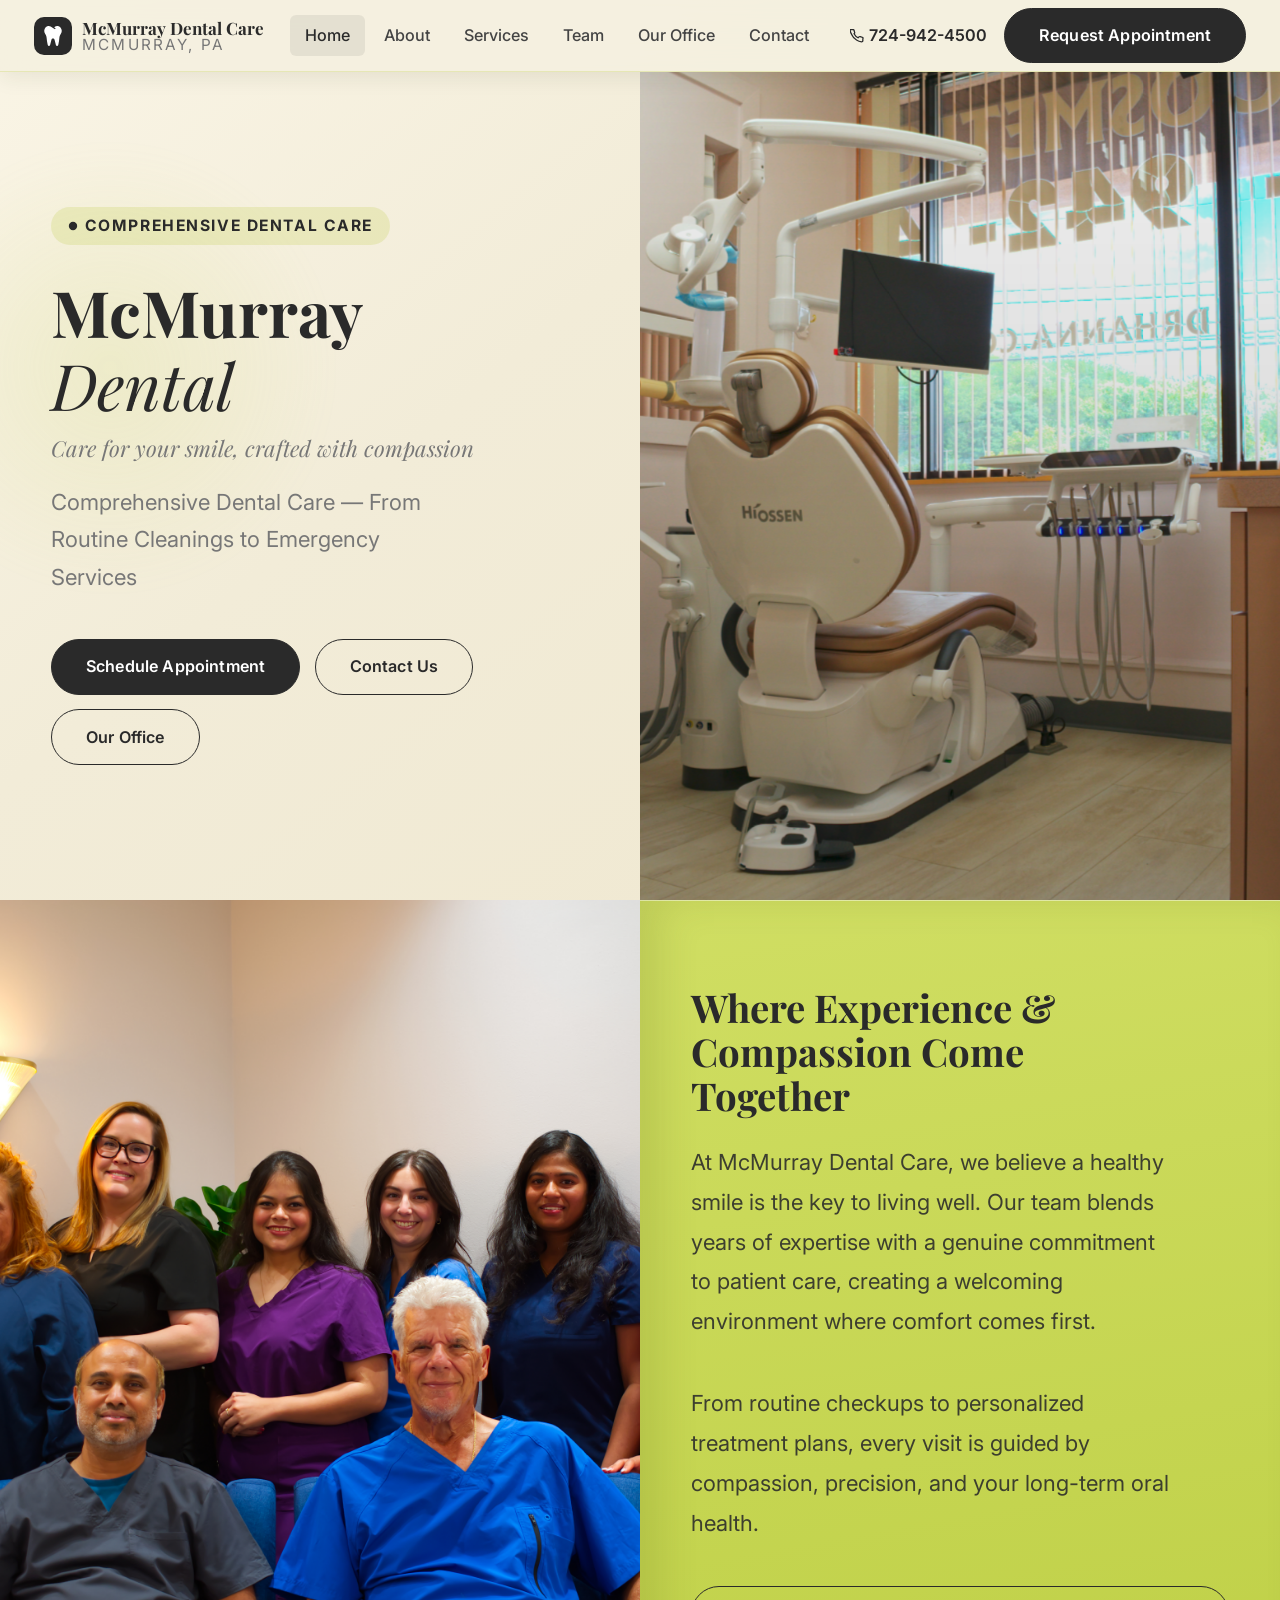
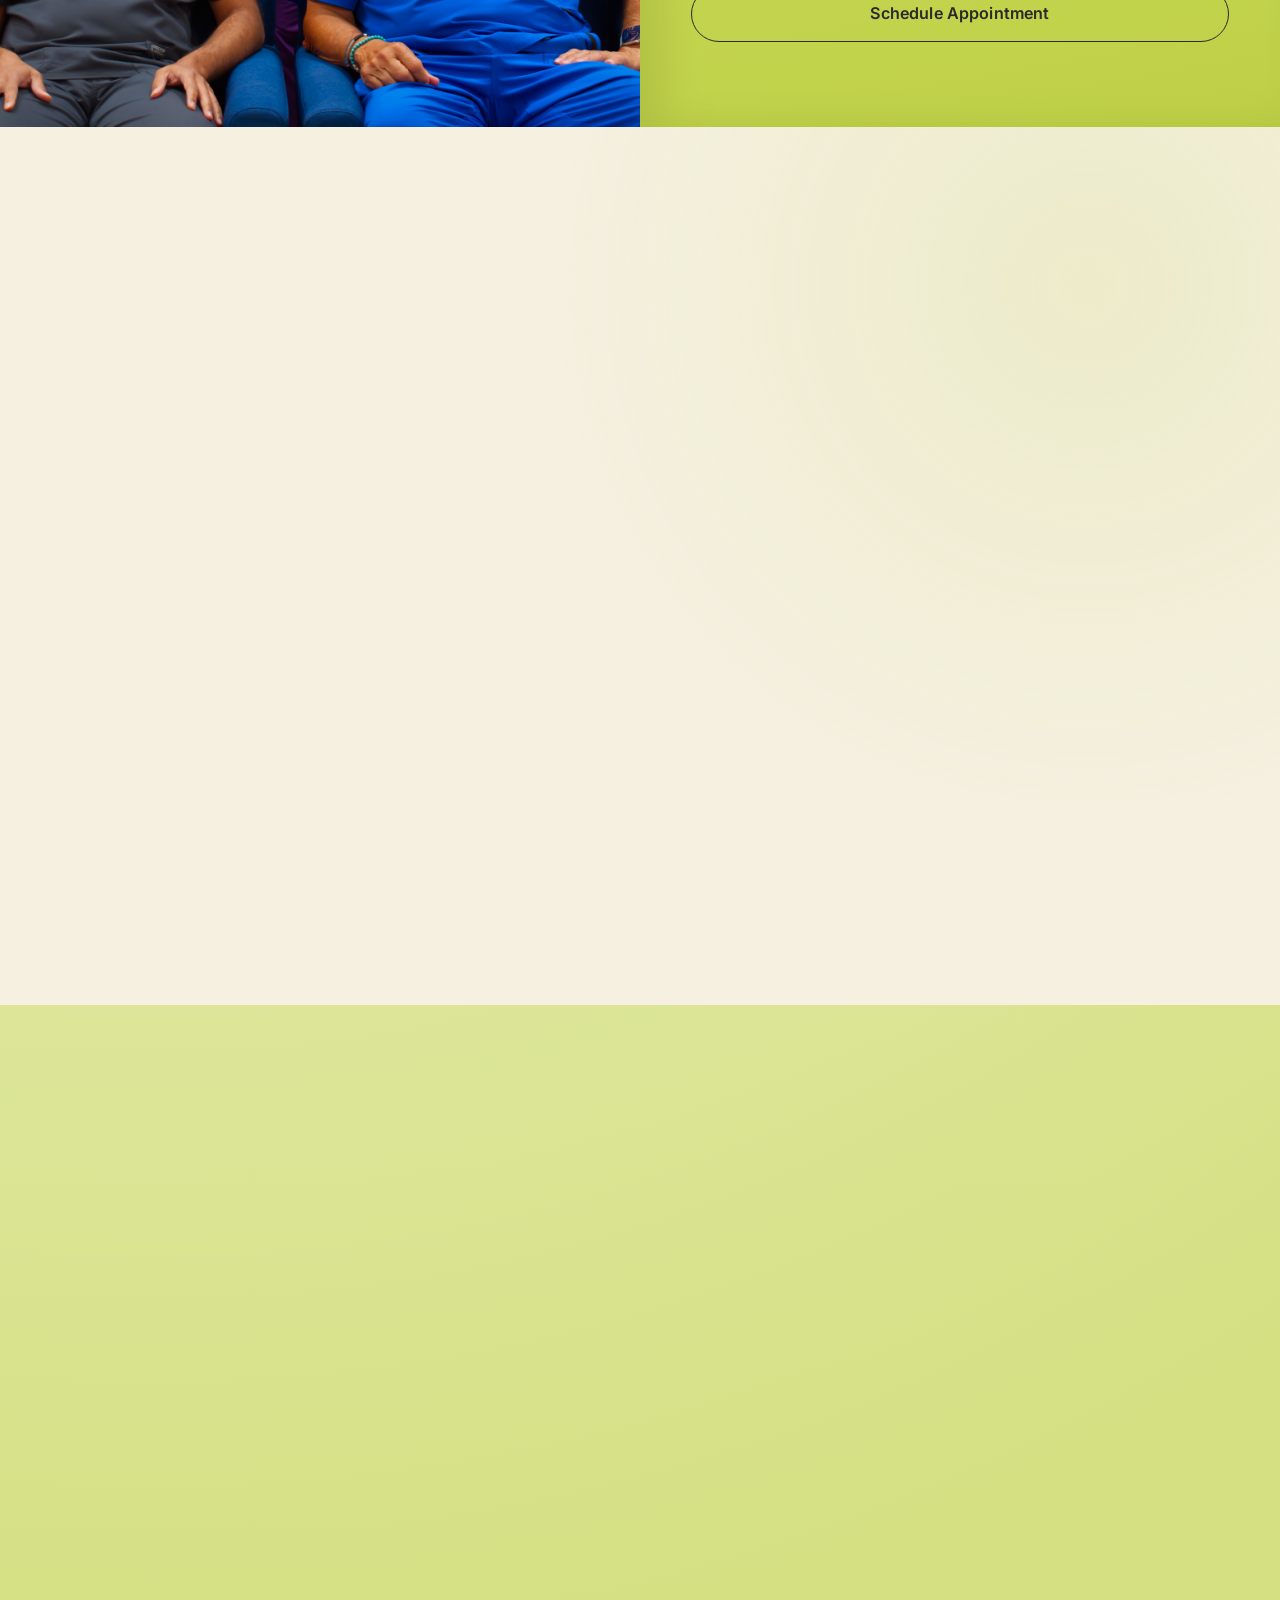
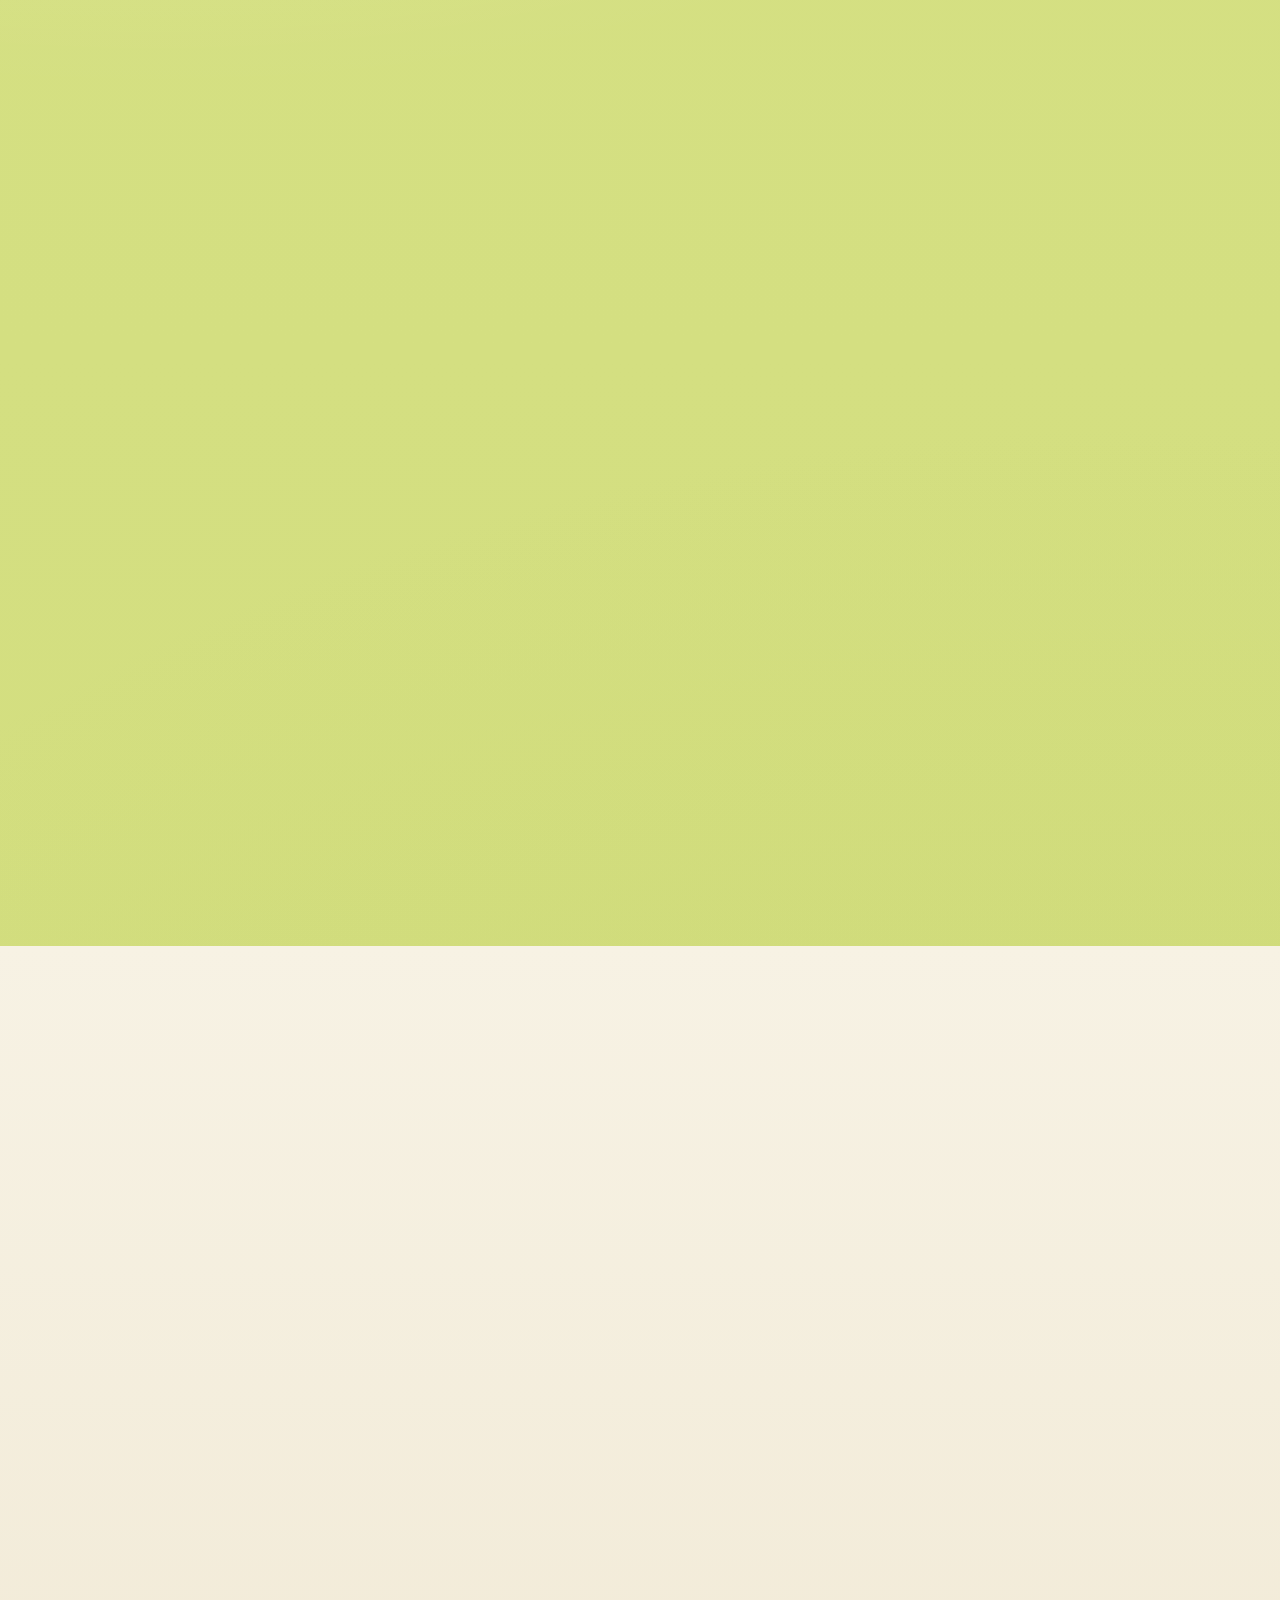
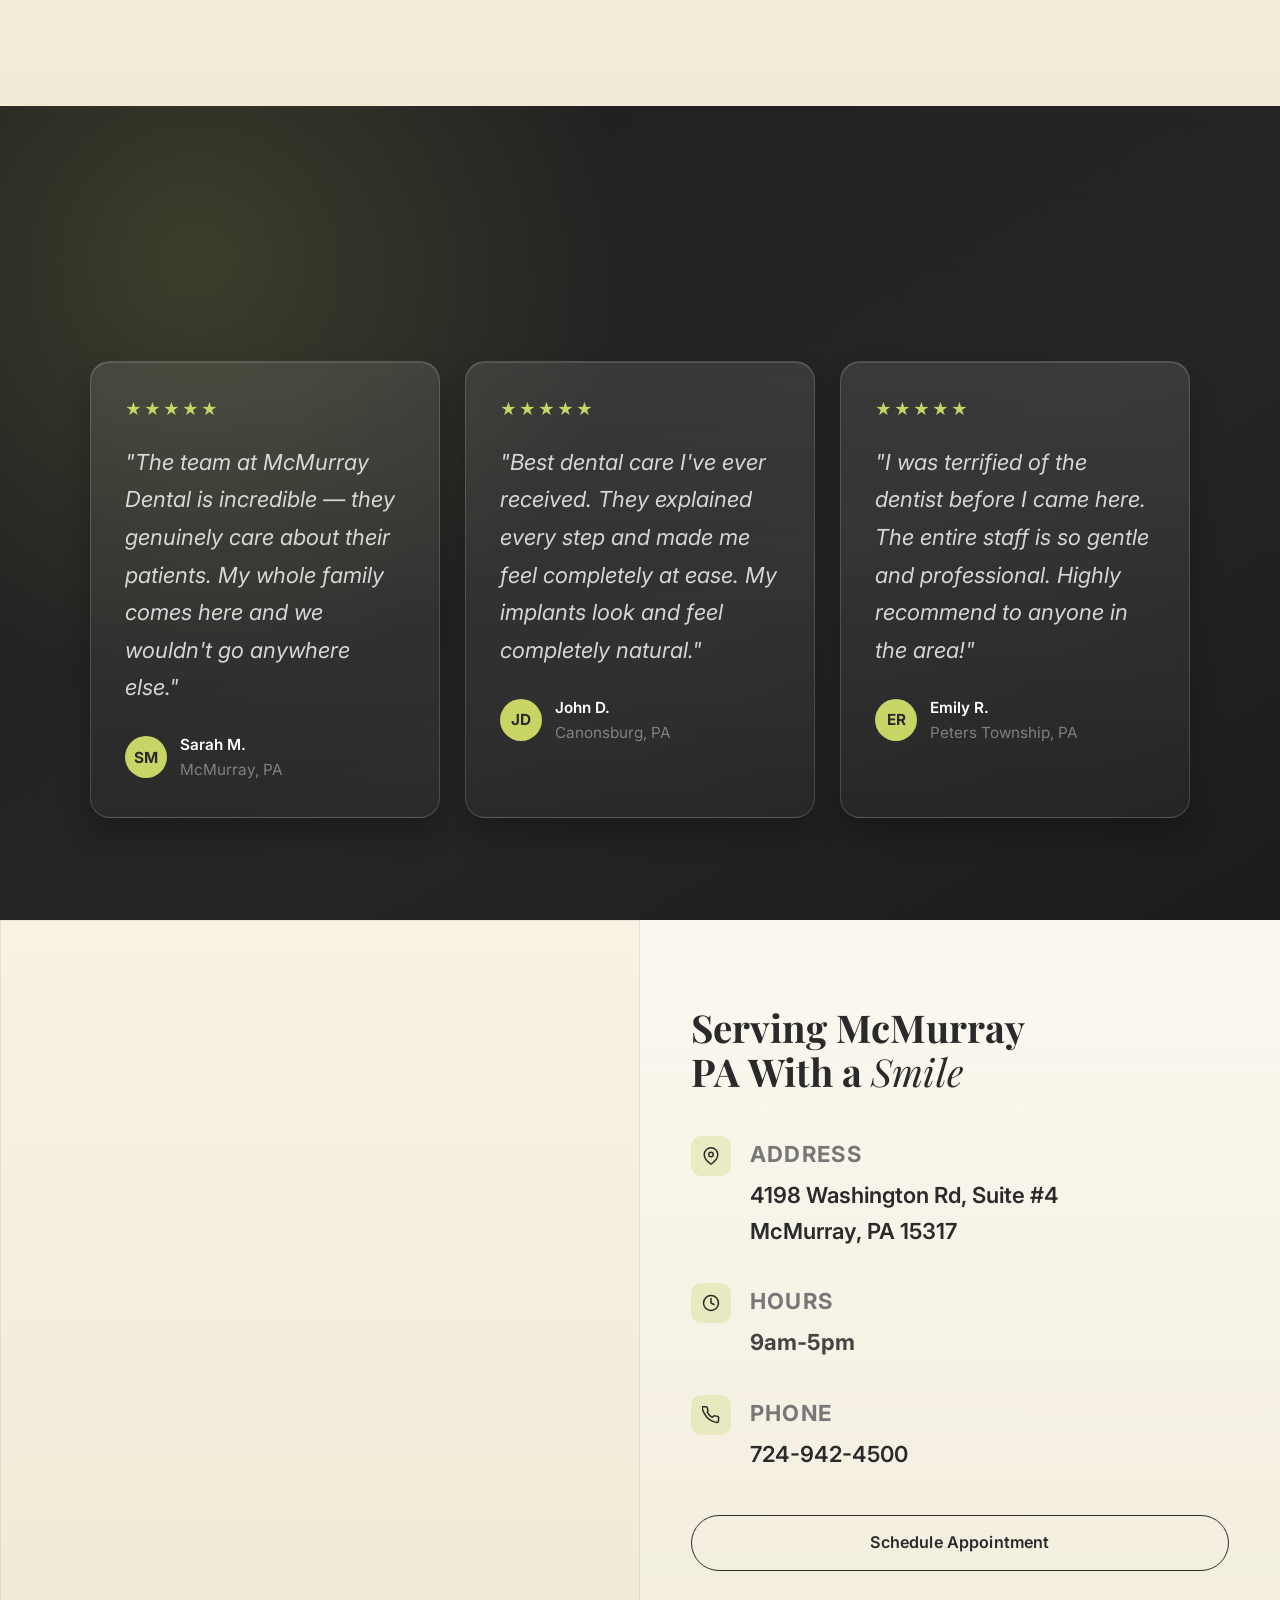
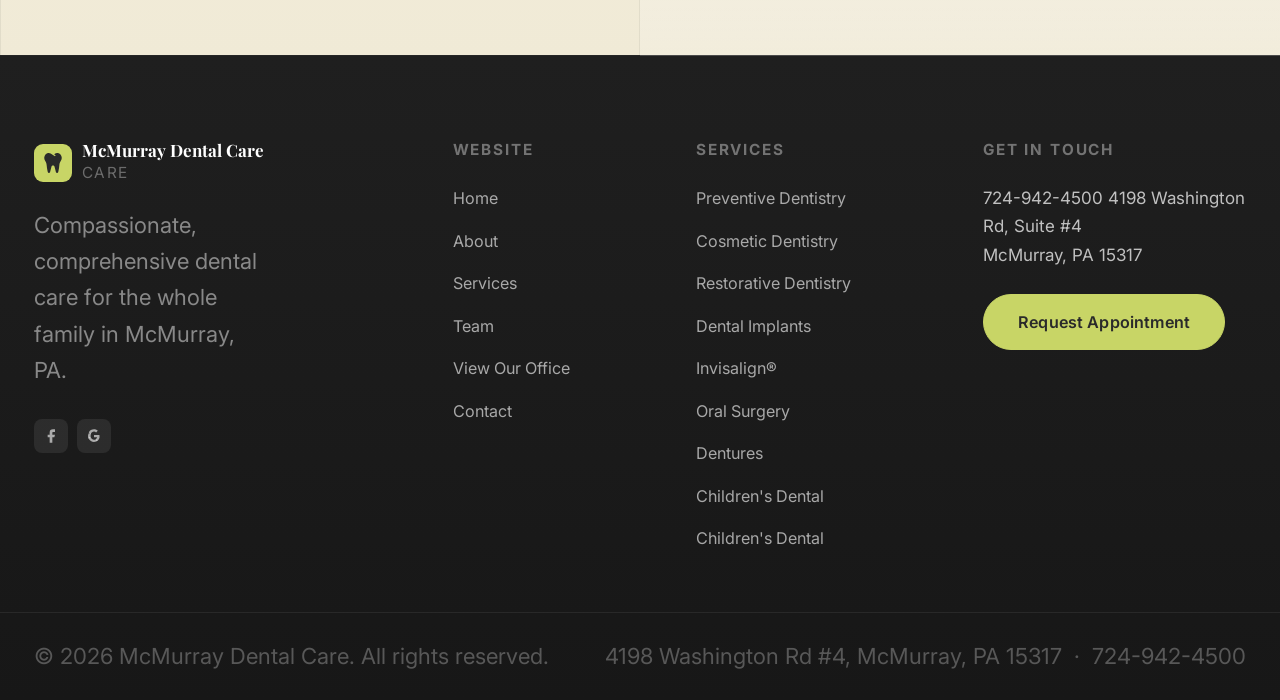
==== commit 0085c8e4: "better card styling" ====
--- a/index.html
+++ b/index.html
@@ -129,14 +129,18 @@
       <article class="why-card fade-up" data-delay="40">
         <h3>Comprehensive Dentistry in One Place</h3>
         <p>From cleanings and cosmetic dentistry to implants and oral surgery, your care stays coordinated under one roof.</p>
+        <p>That means fewer referrals, clearer communication, and a smoother experience from the first visit through long-term maintenance.</p>
       </article>
       <article class="why-card fade-up" data-delay="100">
         <h3>Modern Tools, Gentle Approach</h3>
         <p>We combine up-to-date technology with a calm, patient-first style so appointments feel efficient and reassuring.</p>
+        <p class="why-tools-label">Technology we use</p>
+        <p class="why-tools-copy">Intraoral scanners, digital impressions, CBCT scan (3D X-ray), intraoral camera, digital X-ray, guided implant surgery, and nitrous sedation.</p>
       </article>
       <article class="why-card fade-up" data-delay="160">
         <h3>Local Team That Knows You</h3>
         <p>As a community-focused practice, we build long-term relationships and personalize care around your goals.</p>
+        <p>You’ll see familiar faces, get honest guidance, and always have a team that understands your history and priorities.</p>
       </article>
     </div>
   </section>
--- a/css/style.css
+++ b/css/style.css
@@ -317,7 +317,7 @@
    WHY CHOOSE US
    ===================================================== */
 .why-us {
-  padding: 6rem 2rem;
+  padding: 6rem 1rem;
   background:
     radial-gradient(circle at 85% 18%, rgba(200,213,102,.18) 0%, rgba(200,213,102,0) 42%),
     var(--bg-light);
@@ -334,59 +334,74 @@
 }
 
 .why-us-intro {
-  max-width: 740px;
-  margin: 0 auto 2.4rem;
+  max-width: 640px;
+  margin: 0 auto 3.5rem;
   text-align: center;
 }
 
 .why-us-intro h2 {
   font-size: clamp(1.9rem, 3vw, 2.8rem);
+  margin-bottom: .75rem;
+}
+
+.why-us-sub {
+  font-size: 1.05rem !important;
+  color: var(--muted);
+  line-height: 1.6;
 }
 
 .why-us-grid {
-  max-width: 1160px;
+  max-width: 1280px;
   margin: 0 auto;
   display: grid;
   grid-template-columns: repeat(3, 1fr);
-  gap: 1.1rem;
+  gap: 1.5rem;
 }
 
 .why-card {
-  background: linear-gradient(180deg, var(--surface) 0%, #f8f3e5 100%);
+  display: flex;
+  flex-direction: column;
+  gap: 1rem;
+  padding: 2.25rem 2rem;
+  background: var(--surface);
+  border-radius: var(--radius);
   border: 1px solid var(--border);
-  border-radius: var(--radius);
-  padding: 2rem 1.55rem 1.8rem;
-  box-shadow: 0 14px 30px rgba(42,42,42,.10), inset 0 1px 0 rgba(255,255,255,.7);
   transition: var(--t);
-  position: relative;
-  overflow: hidden;
-}
-
-.why-card::before {
-  content: '';
-  position: absolute;
-  top: -42px;
-  right: -42px;
-  width: 110px;
-  height: 110px;
-  border-radius: 50%;
-  background: radial-gradient(circle, rgba(200,213,102,.35) 0%, rgba(200,213,102,0) 70%);
 }
 
 .why-card:hover {
-  transform: translateY(-4px);
+  transform: translateY(-3px);
   box-shadow: var(--shadow);
 }
 
+.why-card-icon {
+  width: 44px;
+  height: 44px;
+  display: flex;
+  align-items: center;
+  justify-content: center;
+  background: rgba(200,213,102,.25);
+  border-radius: 12px;
+  flex-shrink: 0;
+}
+
+.why-card-icon svg {
+  width: 22px;
+  height: 22px;
+  stroke: var(--dark);
+}
+
 .why-card h3 {
-  font-size: 1.2rem;
-  margin-bottom: .75rem;
+  font-size: 1.35rem;
+  line-height: 1.3;
+  color: var(--dark);
 }
 
 .why-card p {
-  font-size: .95rem;
-  line-height: 1.68;
-  color: var(--text);
+  font-size: 1.08rem !important;
+  line-height: 1.75;
+  color: var(--muted);
+  margin: 0;
 }
 
 /* =====================================================
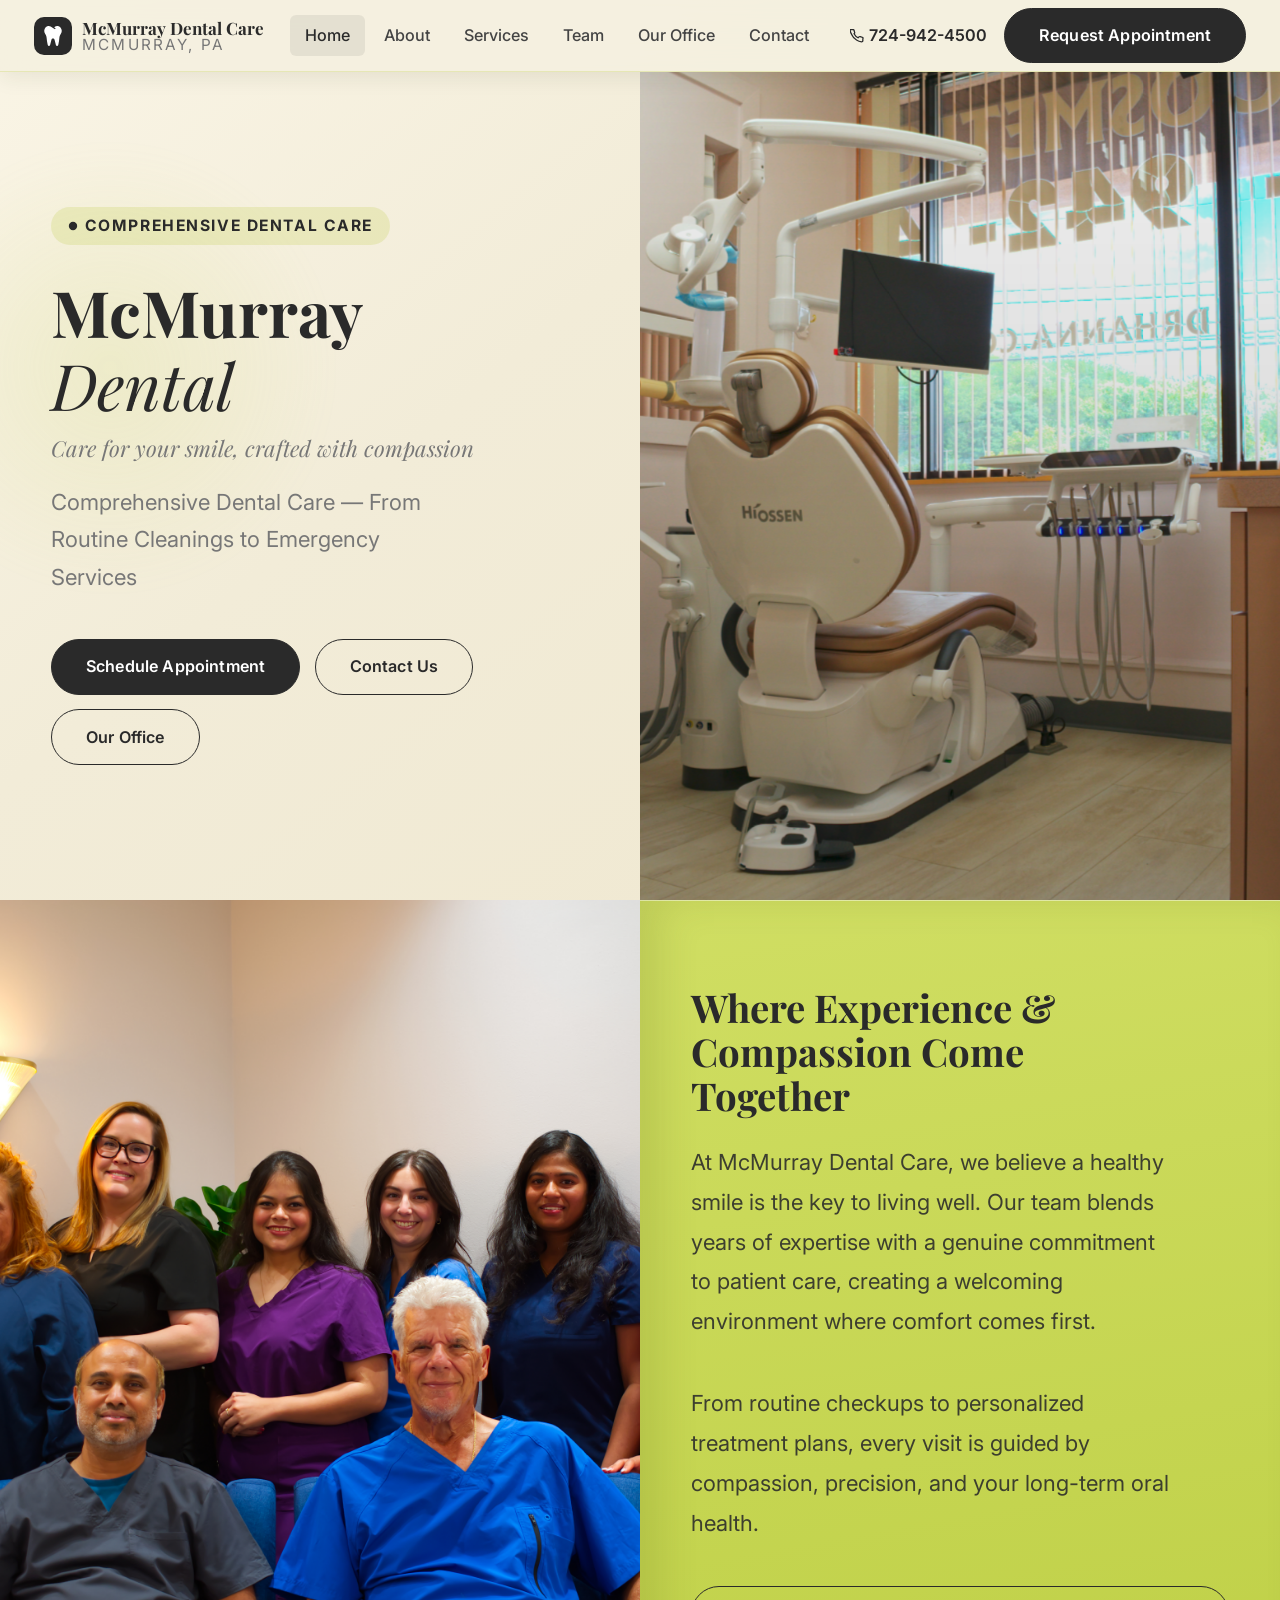
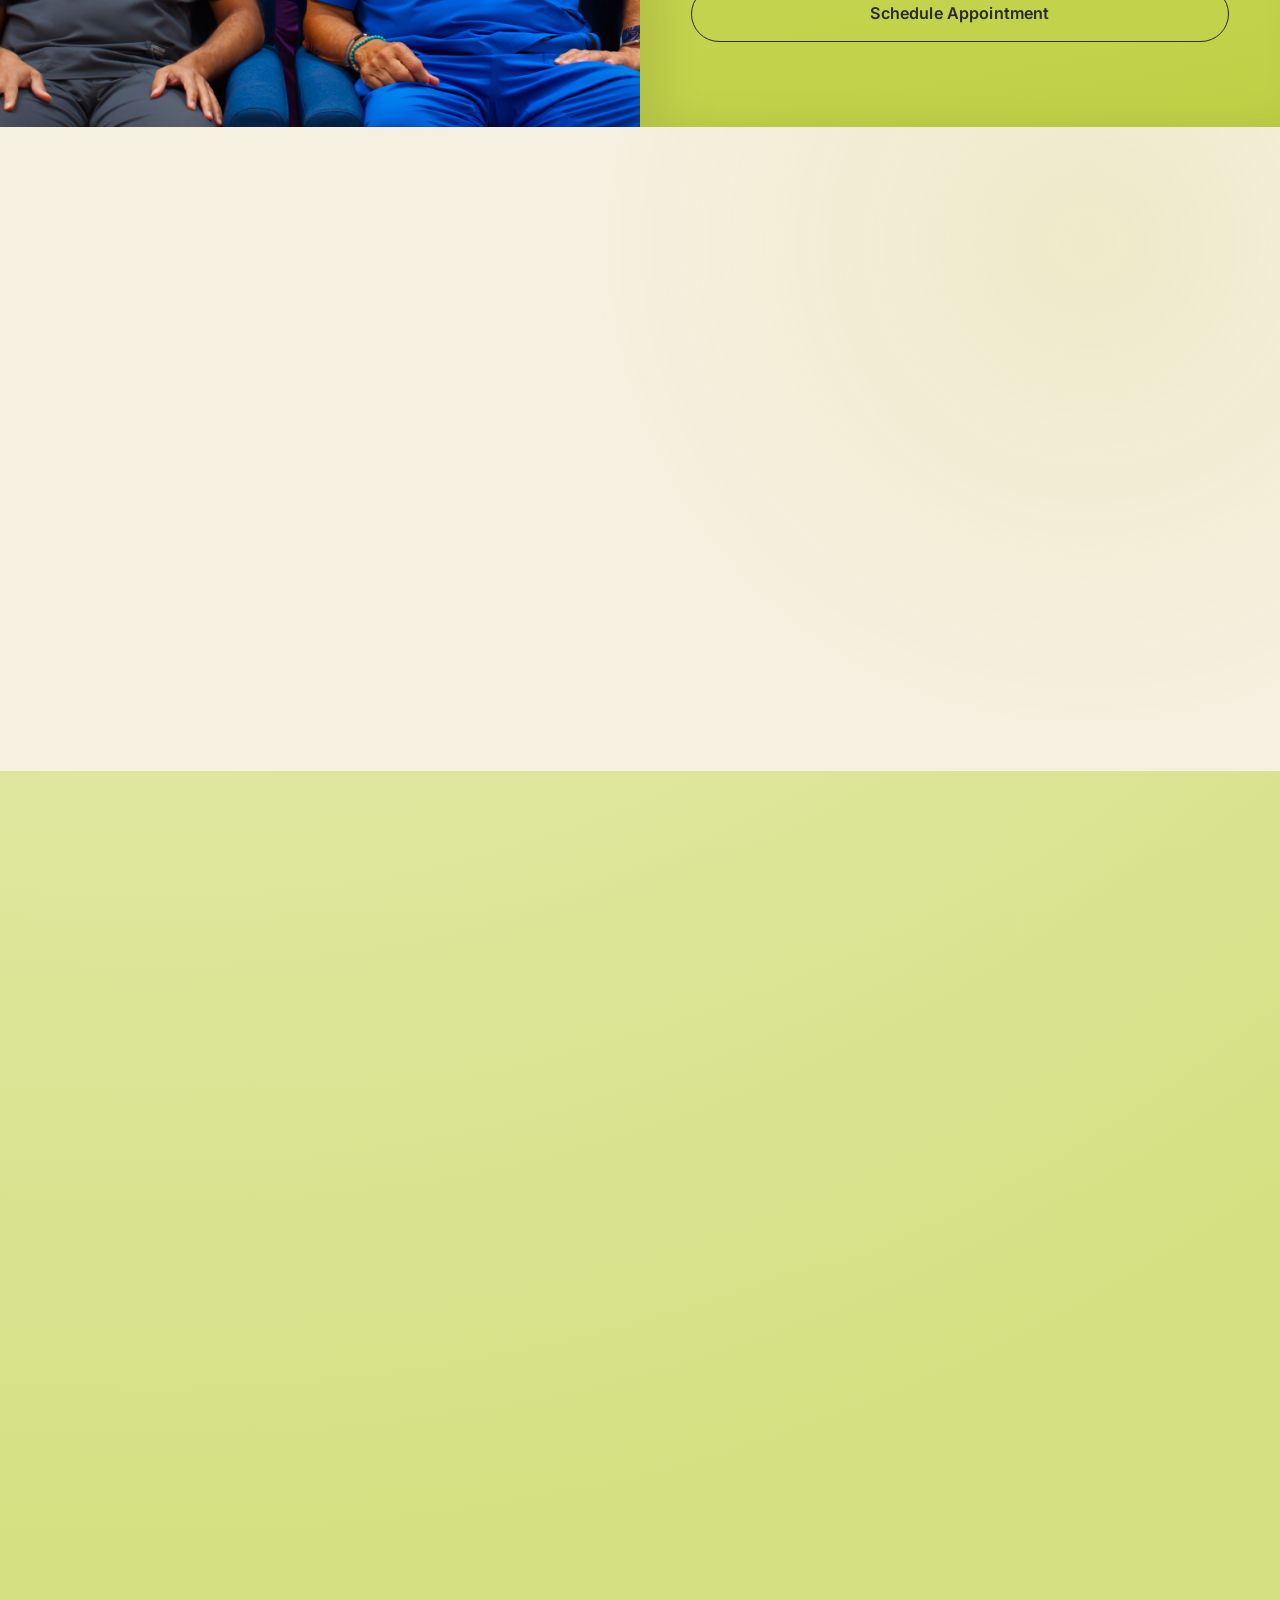
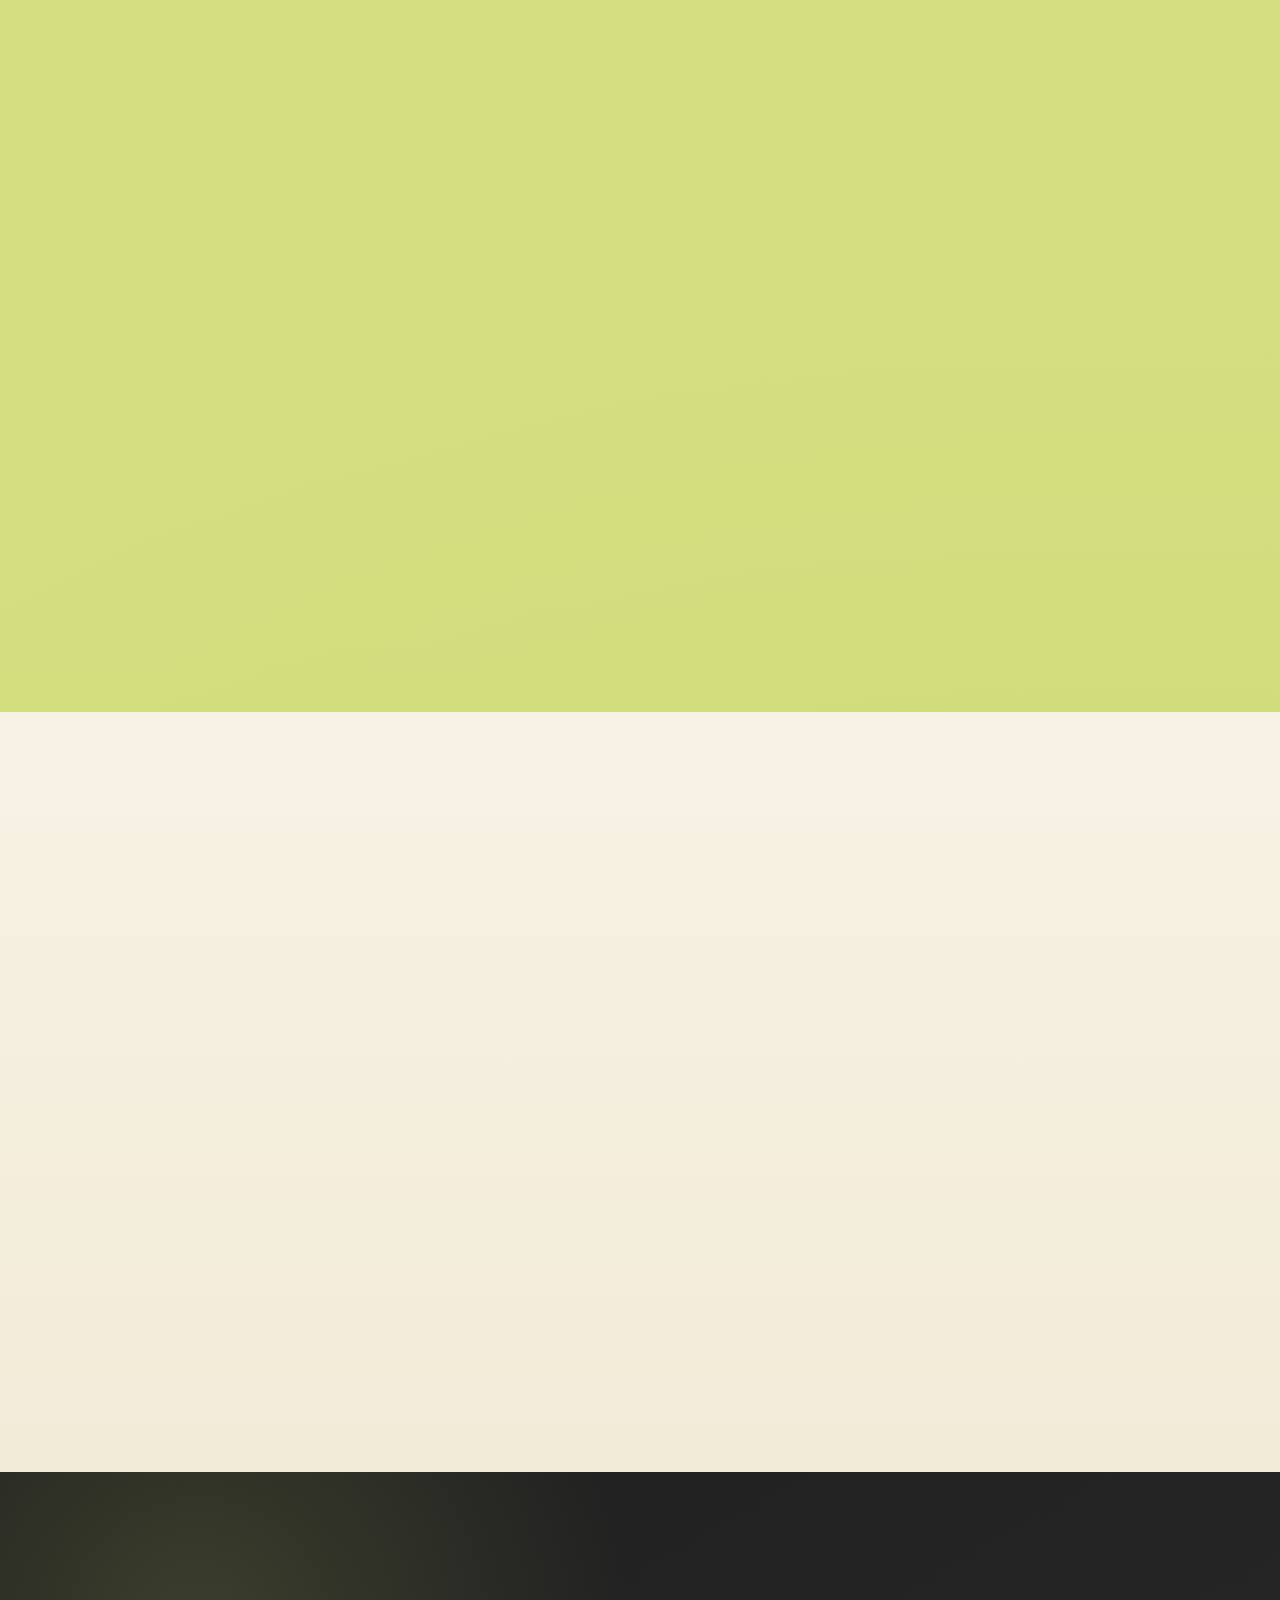
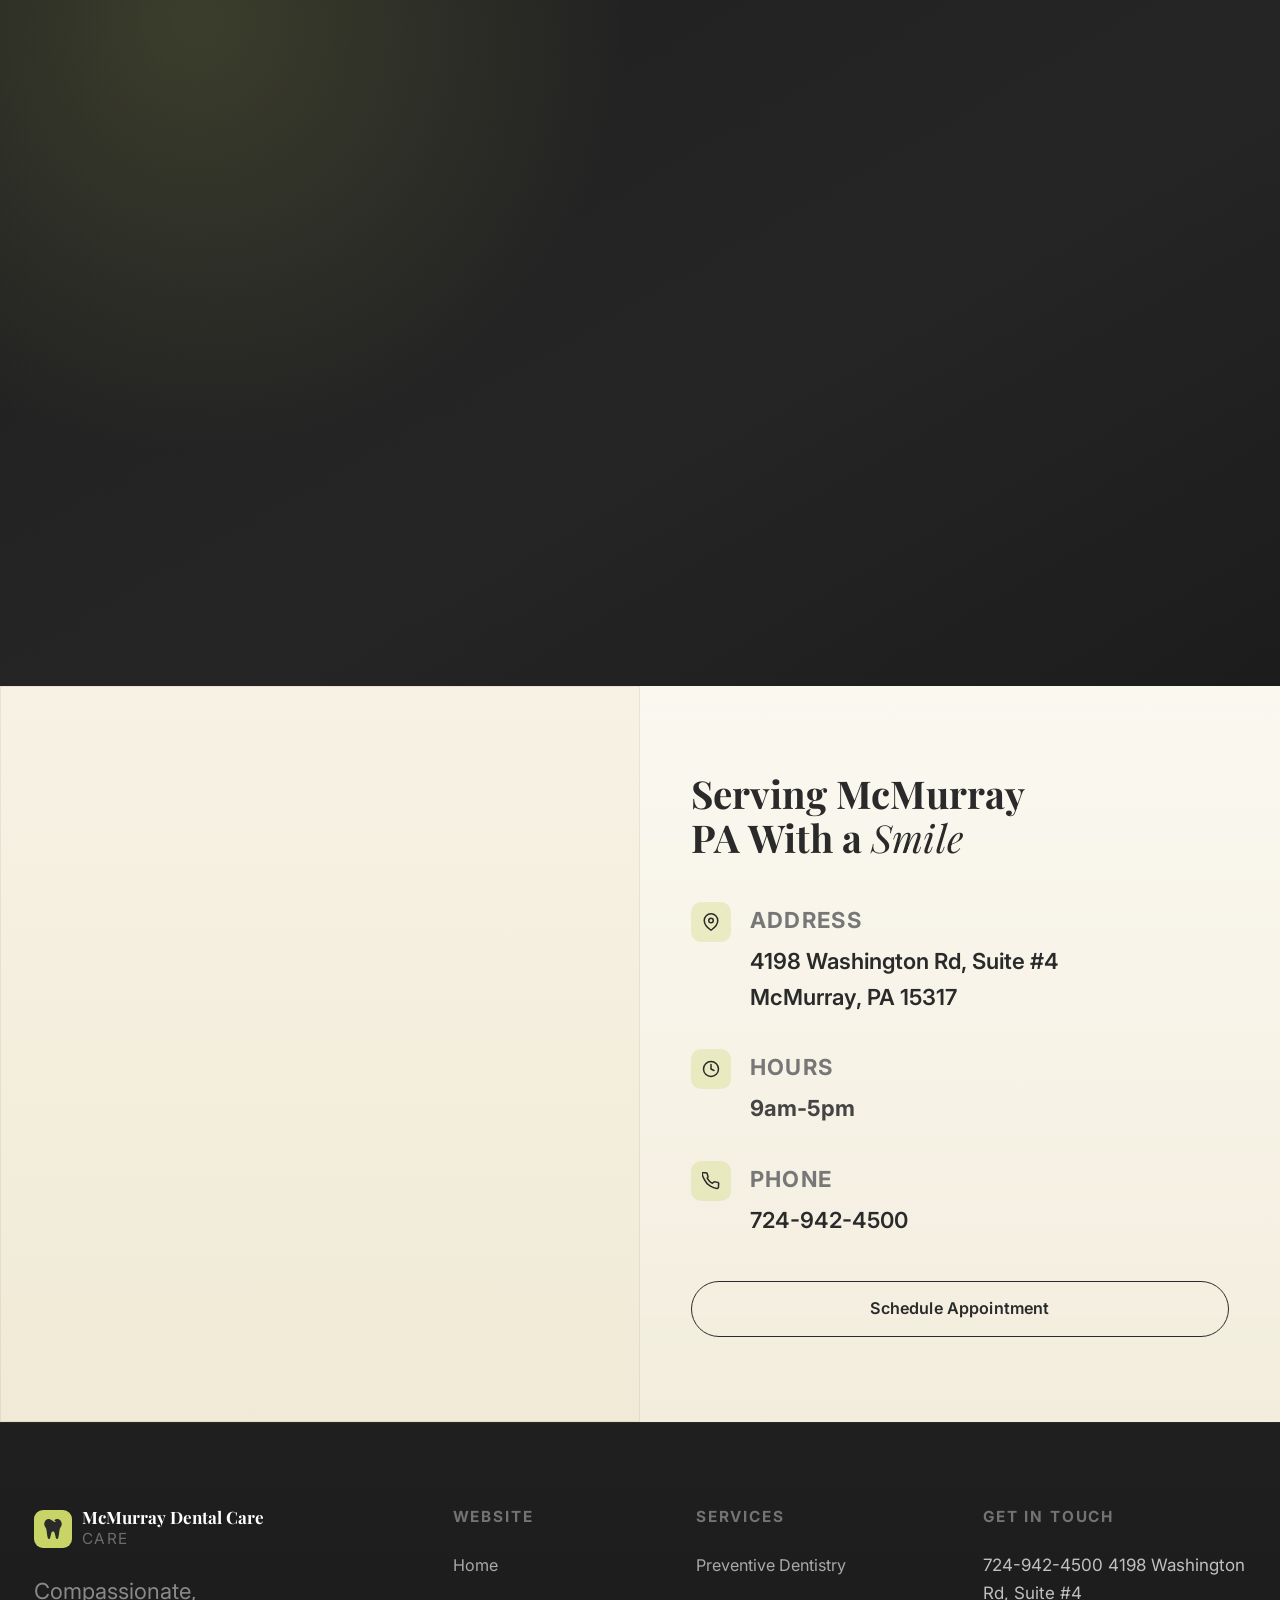
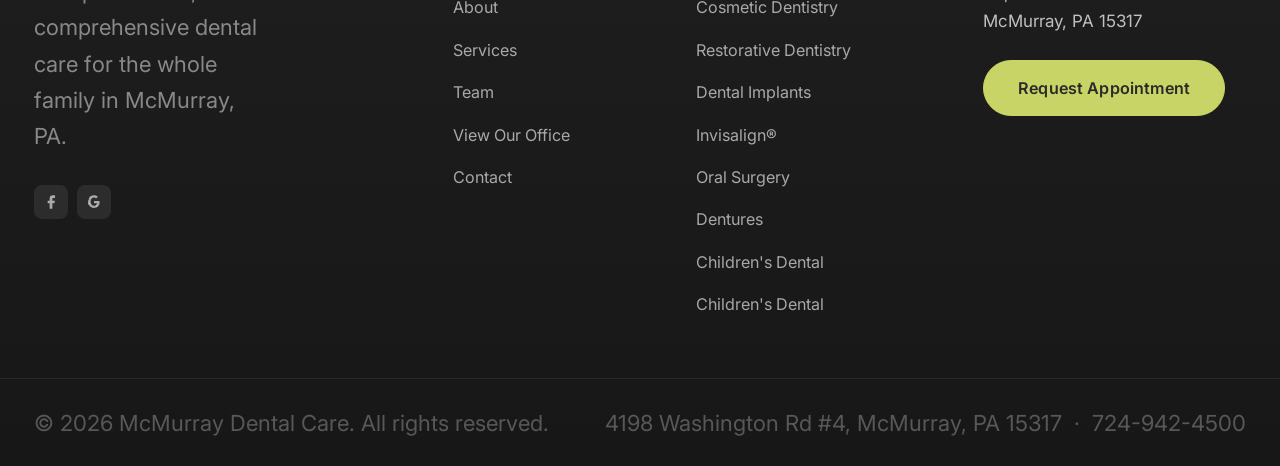
==== commit c7548057: "SEO relatec changes to the website added SEO optimzation for marketing" ====
--- a/index.html
+++ b/index.html
@@ -5,10 +5,77 @@
   <meta name="viewport" content="width=device-width, initial-scale=1.0" />
   <title>McMurray Dental Care | Compassionate Dental Care in McMurray, PA</title>
   <meta name="description" content="McMurray Dental Care offers comprehensive dental services in McMurray, PA — from routine cleanings to dental implants, Invisalign, and emergency care. Schedule your appointment today." />
+  <link rel="canonical" href="https://mcmurraydentalcare.com/" />
+  <meta property="og:type" content="website" />
+  <meta property="og:site_name" content="McMurray Dental Care" />
+  <meta property="og:title" content="McMurray Dental Care | Compassionate Dental Care in McMurray, PA" />
+  <meta property="og:description" content="McMurray Dental Care offers comprehensive dental services in McMurray, PA — from routine cleanings to dental implants, Invisalign, and emergency care. Schedule your appointment today." />
+  <meta property="og:url" content="https://mcmurraydentalcare.com/" />
+  <meta property="og:image" content="https://mcmurraydentalcare.com/images/og-image.jpg" />
+  <meta name="twitter:card" content="summary_large_image" />
+  <meta name="twitter:title" content="McMurray Dental Care | Compassionate Dental Care in McMurray, PA" />
+  <meta name="twitter:description" content="McMurray Dental Care offers comprehensive dental services in McMurray, PA — from routine cleanings to dental implants, Invisalign, and emergency care. Schedule your appointment today." />
+  <meta name="twitter:image" content="https://mcmurraydentalcare.com/images/og-image.jpg" />
   <link rel="preconnect" href="https://fonts.googleapis.com" />
   <link rel="preconnect" href="https://fonts.gstatic.com" crossorigin />
   <link href="https://fonts.googleapis.com/css2?family=Playfair+Display:ital,wght@0,400;0,600;0,700;1,400;1,600&family=Inter:wght@300;400;500;600;700&display=swap" rel="stylesheet" />
   <link rel="stylesheet" href="css/style.css" />
+  <link rel="icon" href="/favicon.ico" sizes="any" />
+  <script type="application/ld+json">
+  {
+    "@context": "https://schema.org",
+    "@type": "Dentist",
+    "name": "McMurray Dental Care",
+    "url": "https://mcmurraydentalcare.com/",
+    "logo": "https://mcmurraydentalcare.com/images/og-image.jpg",
+    "image": "https://mcmurraydentalcare.com/images/og-image.jpg",
+    "description": "McMurray Dental Care offers comprehensive dental services in McMurray, PA — from routine cleanings to dental implants, Invisalign, and emergency care.",
+    "telephone": "+17249424500",
+    "email": "mcmurraydental4@gmail.com",
+    "address": {
+      "@type": "PostalAddress",
+      "streetAddress": "4198 Washington Rd #4",
+      "addressLocality": "McMurray",
+      "addressRegion": "PA",
+      "postalCode": "15317",
+      "addressCountry": "US"
+    },
+    "geo": {
+      "@type": "GeoCoordinates",
+      "latitude": 40.2776,
+      "longitude": -80.1331
+    },
+    "openingHoursSpecification": [
+      {
+        "@type": "OpeningHoursSpecification",
+        "dayOfWeek": ["Monday", "Tuesday", "Wednesday", "Thursday"],
+        "opens": "09:00",
+        "closes": "17:00"
+      }
+    ],
+    "priceRange": "$$",
+    "hasMap": "https://maps.google.com/?q=4198+Washington+Rd+%234+McMurray+PA+15317",
+    "sameAs": [],
+    "medicalSpecialty": "Dentistry",
+    "aggregateRating": {
+      "@type": "AggregateRating",
+      "ratingValue": "4.9",
+      "reviewCount": "87",
+      "bestRating": "5",
+      "worstRating": "1"
+    },
+    "availableService": [
+      { "@type": "MedicalProcedure", "name": "Dental Cleaning & Prevention" },
+      { "@type": "MedicalProcedure", "name": "Cosmetic Dentistry" },
+      { "@type": "MedicalProcedure", "name": "Dental Implants" },
+      { "@type": "MedicalProcedure", "name": "Invisalign" },
+      { "@type": "MedicalProcedure", "name": "Oral Surgery" },
+      { "@type": "MedicalProcedure", "name": "Restorative Dentistry" },
+      { "@type": "MedicalProcedure", "name": "Dentures" },
+      { "@type": "MedicalProcedure", "name": "Children's Dental Care" }
+    ]
+  }
+  </script>
   <style>
     /* Tooth SVG used inline for logo */
     .tooth-svg { fill: var(--white); }
--- a/css/style.css
+++ b/css/style.css
@@ -317,7 +317,7 @@
    WHY CHOOSE US
    ===================================================== */
 .why-us {
-  padding: 6rem 1rem;
+  padding: 6rem 1erem;
   background:
     radial-gradient(circle at 85% 18%, rgba(200,213,102,.18) 0%, rgba(200,213,102,0) 42%),
     var(--bg-light);
@@ -467,7 +467,7 @@
   max-height: 0; overflow: hidden; opacity: 0;
   transition: max-height .55s cubic-bezier(.4,0,.2,1), opacity .55s cubic-bezier(.4,0,.2,1), margin-top .55s cubic-bezier(.4,0,.2,1);
 }
-.srv-card:hover .srv-desc { max-height: 160px; opacity: 1; margin-top: 12px; }
+.srv-card:hover .srv-desc { max-height: 400px; opacity: 1; margin-top: 12px; }
 
 .srv-link {
   display: inline-block;
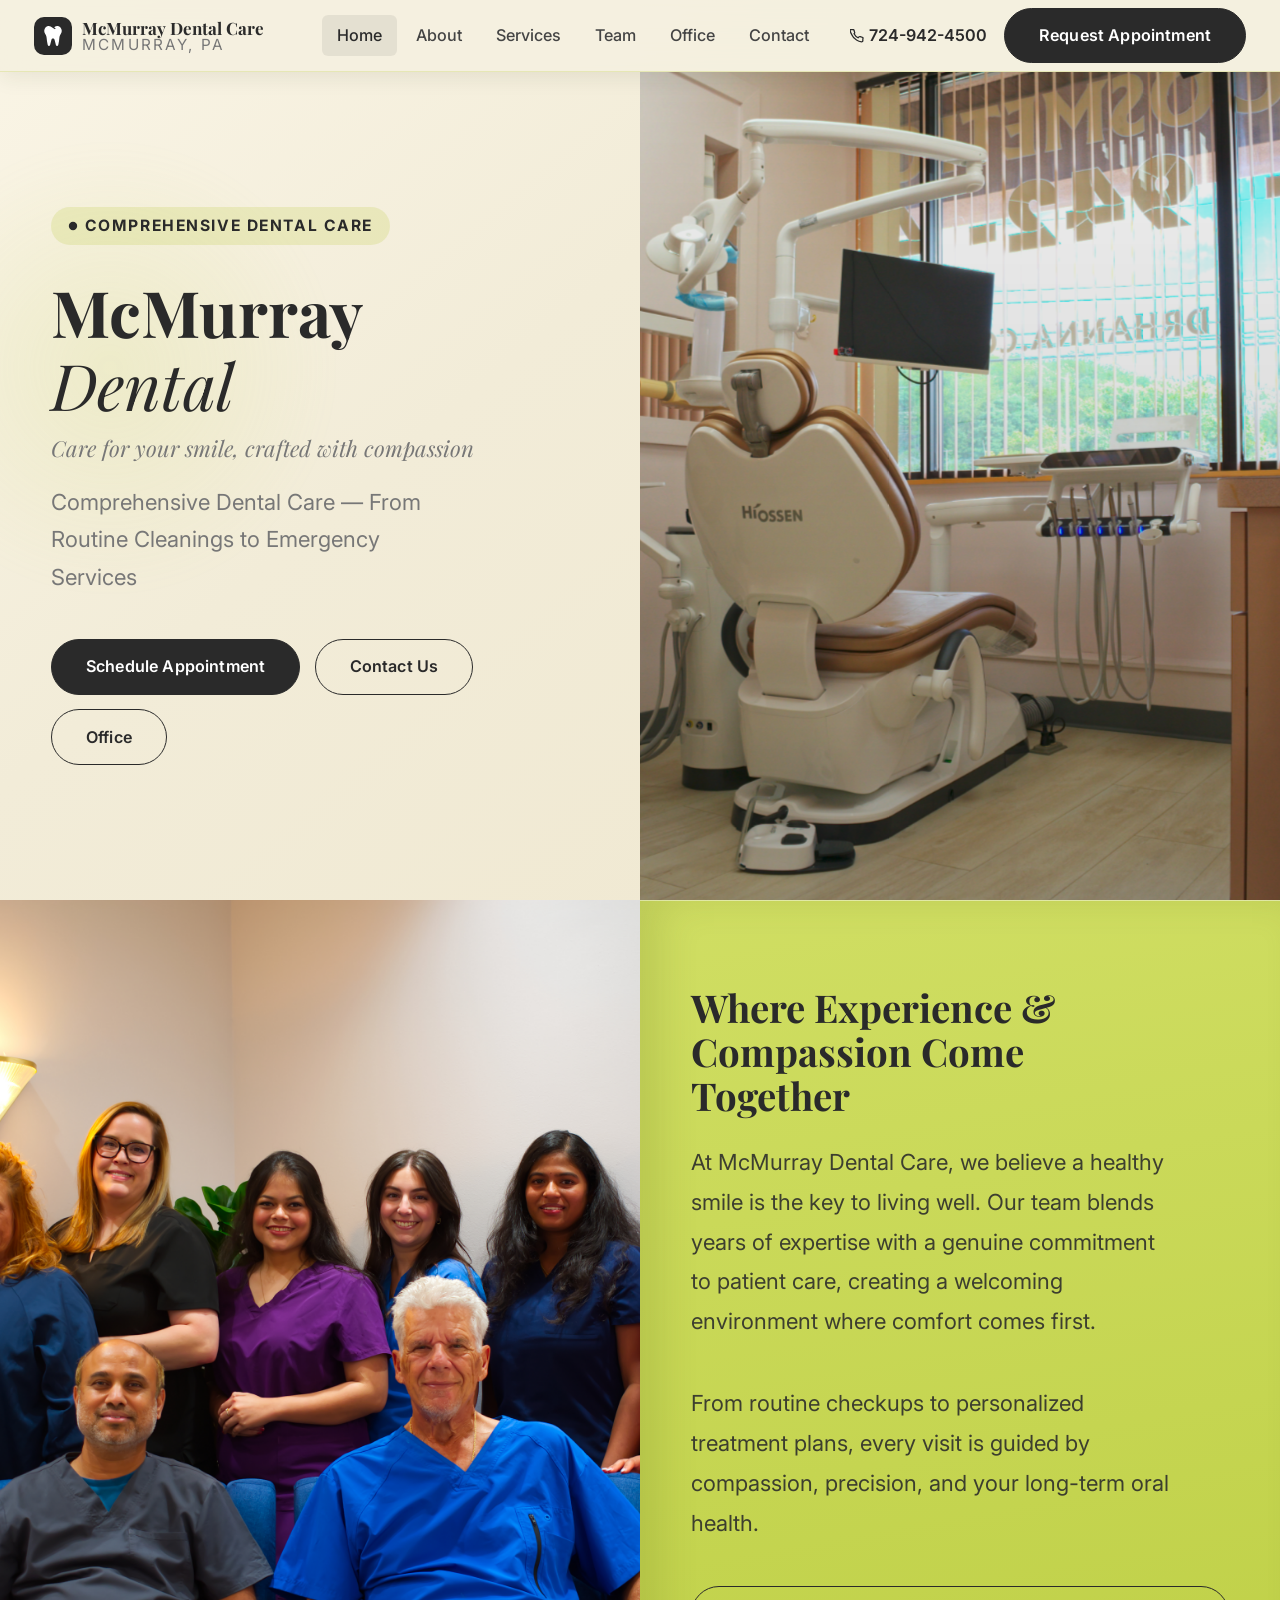
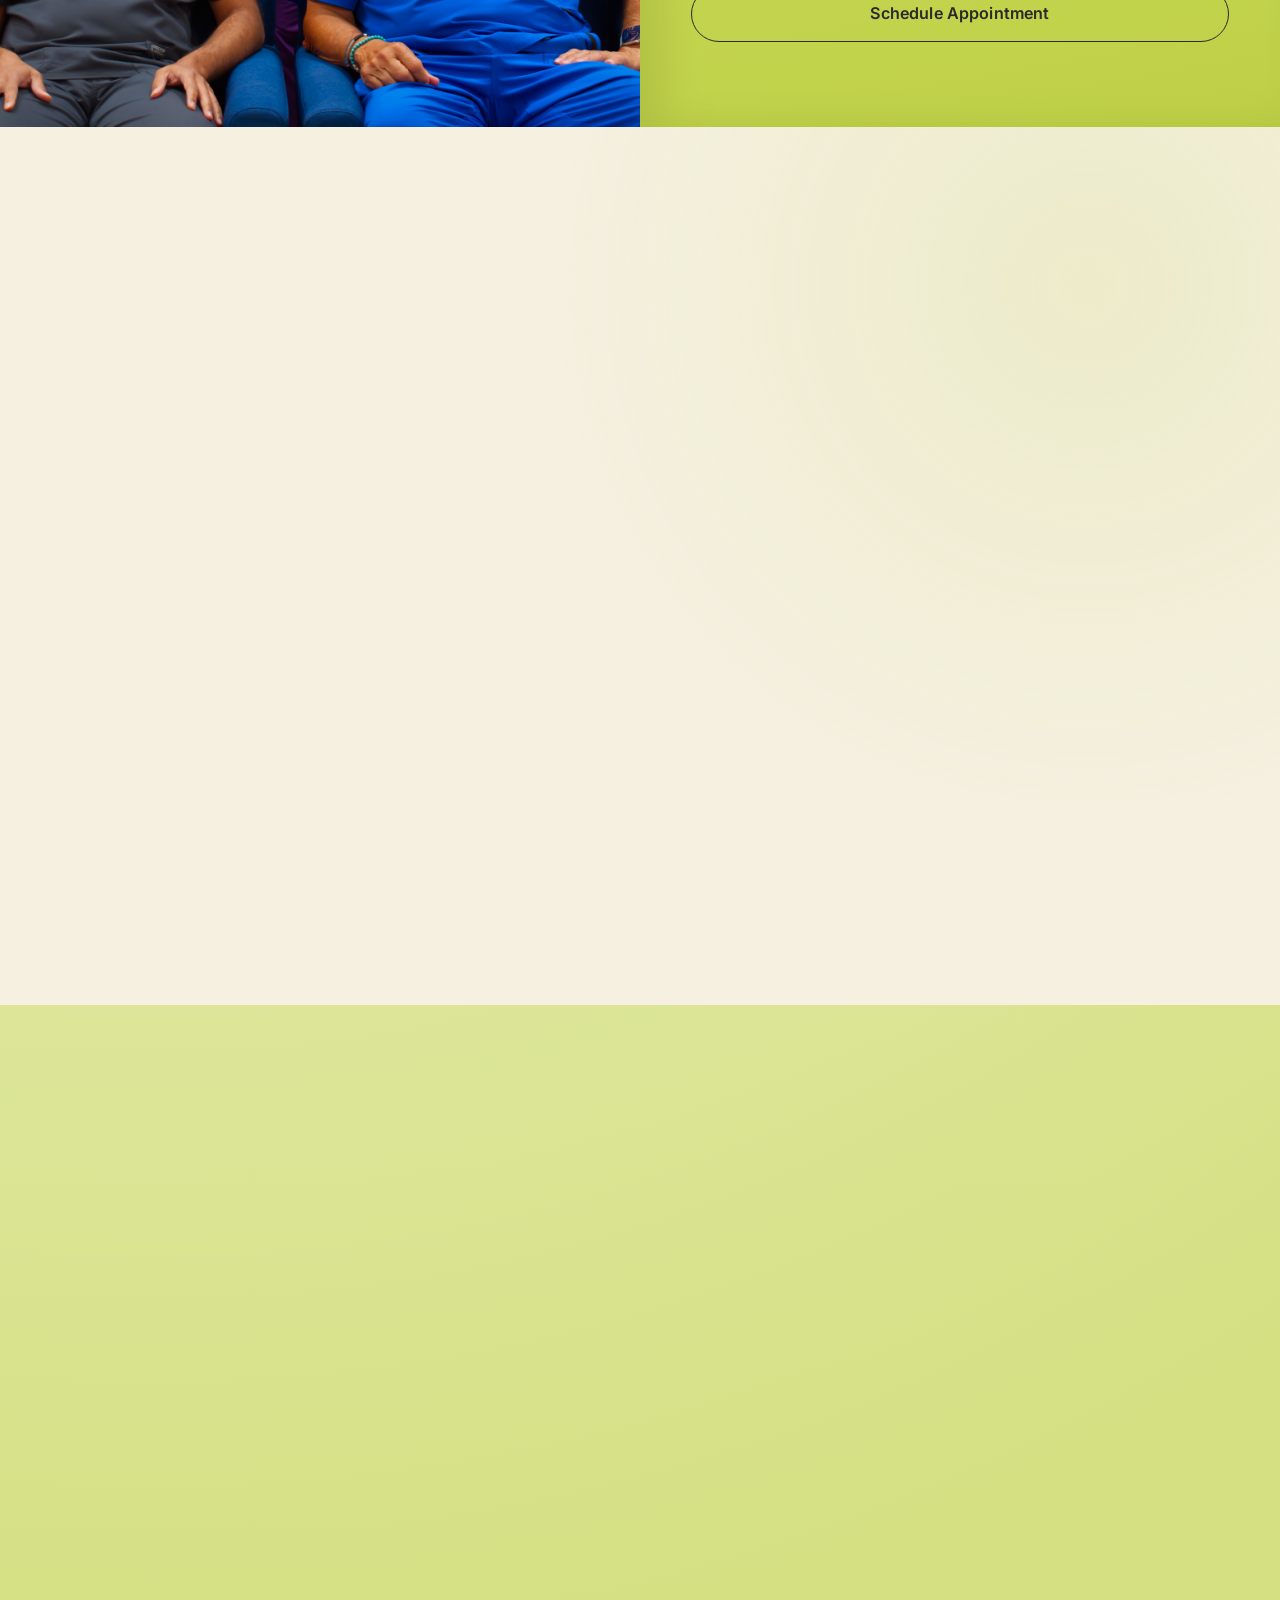
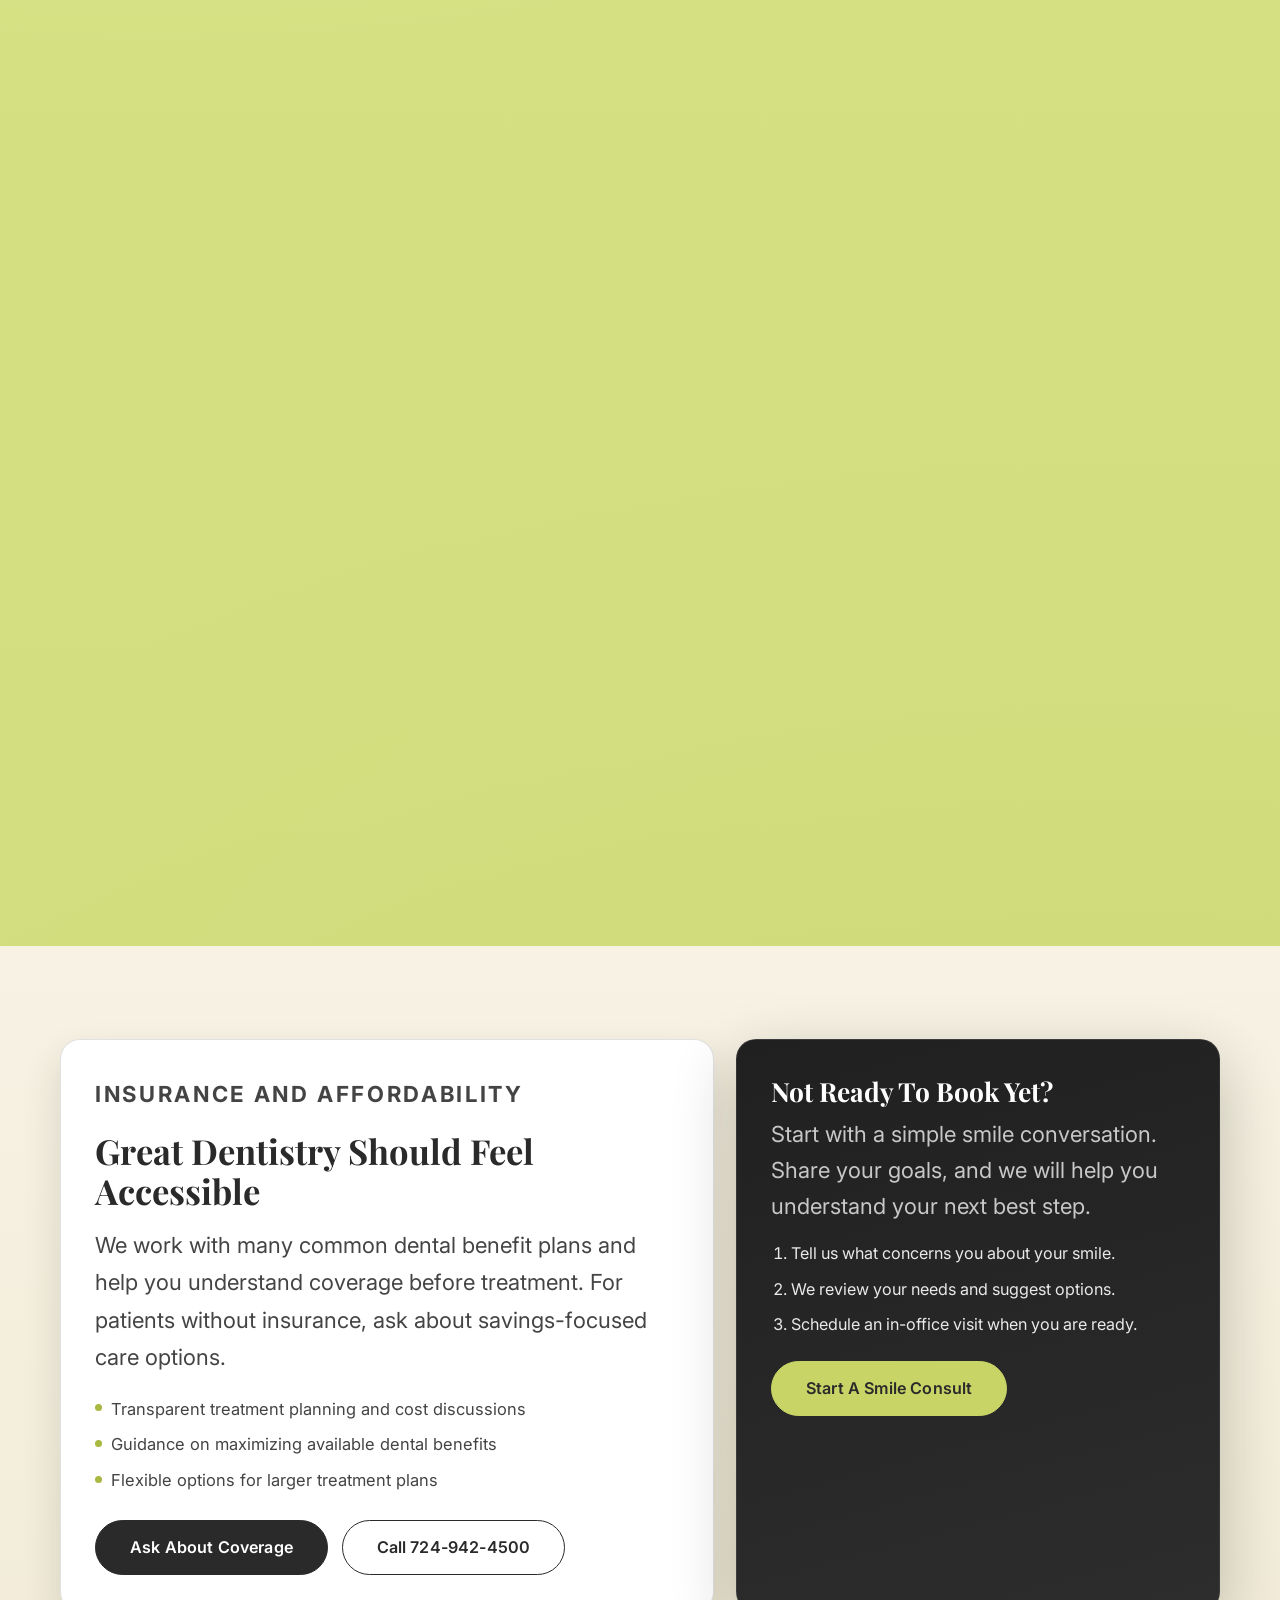
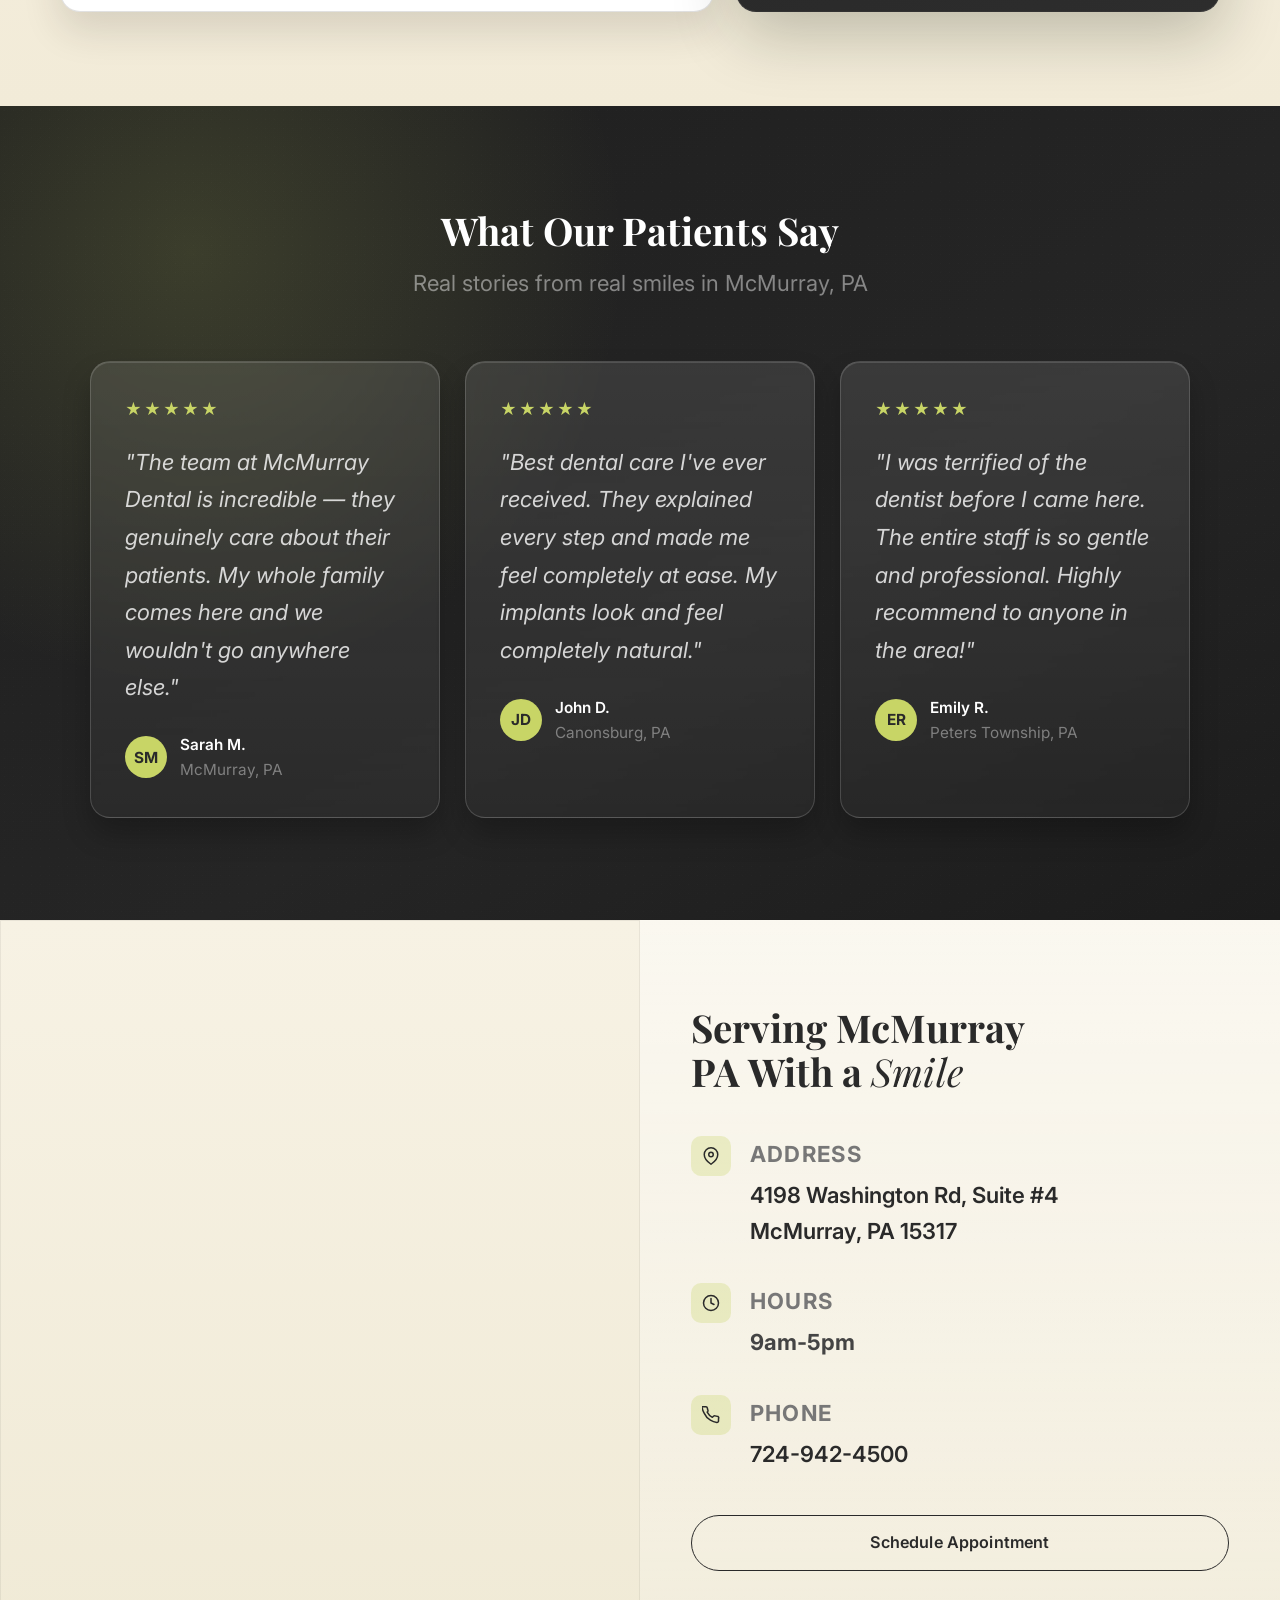
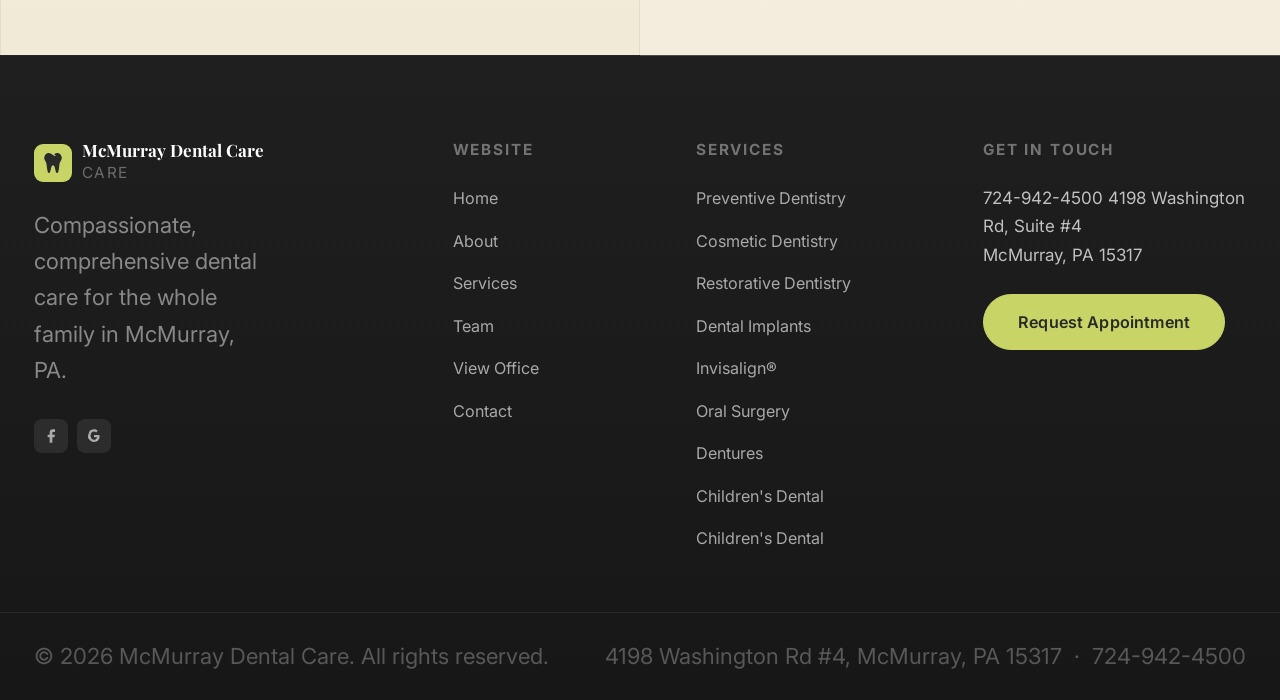
==== commit d93f56fa: "fixed navbar" ====
--- a/index.html
+++ b/index.html
@@ -107,7 +107,7 @@
         <a href="about.html">About</a>
         <a href="services.html">Services</a>
         <a href="teams.html">Team</a>
-        <a href="view-our-office.html">Our Office</a>
+        <a href="view-our-office.html">Office</a>
         <a href="contact.html">Contact</a>
       </nav>
 
@@ -132,7 +132,7 @@
       <a href="about.html">About</a>
       <a href="services.html">Services</a>
       <a href="teams.html">Team</a>
-      <a href="view-our-office.html">Our Office</a>
+      <a href="view-our-office.html">Office</a>
       <a href="contact.html">Contact</a>
       <div class="nav-mobile-cta">
         <a href="tel:7249424500" class="btn btn-outline">📞 724-942-4500</a>
@@ -155,7 +155,7 @@
         <div class="hero-actions">
           <a href="https://appt.link/mc-murray-dental-care/mc-murray-dental-care" target="_blank" rel="noopener" class="btn btn-dark">Schedule Appointment</a>
           <a href="contact.html" class="btn btn-outline">Contact Us</a>
-          <a href="view-our-office.html" class="btn btn-outline">Our Office</a>
+          <a href="view-our-office.html" class="btn btn-outline">Office</a>
         </div>
       </div>
     </div>
@@ -469,7 +469,7 @@
           <li><a href="about.html">About</a></li>
           <li><a href="services.html">Services</a></li>
           <li><a href="teams.html">Team</a></li>
-          <li><a href="view-our-office.html">View Our Office</a></li>
+          <li><a href="view-our-office.html">View Office</a></li>
           <li><a href="contact.html">Contact</a></li>
         </ul>
       </div>
--- a/css/style.css
+++ b/css/style.css
@@ -317,7 +317,7 @@
    WHY CHOOSE US
    ===================================================== */
 .why-us {
-  padding: 6rem 1erem;
+  padding: 6rem 1rem;
   background:
     radial-gradient(circle at 85% 18%, rgba(200,213,102,.18) 0%, rgba(200,213,102,0) 42%),
     var(--bg-light);
@@ -922,13 +922,53 @@
 /* =====================================================
    OFFICE GALLERY PAGE
    ===================================================== */
+.office-video-section {
+  padding: 2.5rem 2rem 1.5rem;
+  background: var(--bg-light);
+}
+
+.office-video-inner {
+  max-width: 1320px;
+  margin: 0 auto;
+}
+
+.office-video-intro {
+  text-align: center;
+  max-width: 760px;
+  margin: 0 auto 1.4rem;
+}
+
+.office-video-intro h2 {
+  font-size: clamp(2rem, 3.6vw, 3rem);
+  margin-bottom: .6rem;
+}
+
+.office-video-intro p {
+  color: var(--muted);
+}
+
+.office-video-wrap {
+  background: linear-gradient(180deg, var(--surface) 0%, var(--surface-alt) 100%);
+  border: 1px solid var(--border);
+  border-radius: var(--radius);
+  overflow: hidden;
+  box-shadow: 0 16px 34px rgba(46,42,32,.16);
+}
+
+.office-tour-video {
+  width: 100%;
+  max-height: 78vh;
+  display: block;
+  background: #000;
+}
+
 .office-gallery-section {
-  padding: 5rem 2rem 6rem;
+  padding: 3.5rem 2rem 6rem;
   background: var(--bg-light);
 }
 
 .office-gallery-inner {
-  max-width: 1180px;
+  max-width: 1320px;
   margin: 0 auto;
 }
 
@@ -949,8 +989,8 @@
 
 .office-grid {
   display: grid;
-  grid-template-columns: repeat(3, 1fr);
-  gap: 1.4rem;
+  grid-template-columns: repeat(2, minmax(0, 1fr));
+  gap: 1.8rem;
 }
 
 .office-card {
@@ -969,22 +1009,23 @@
 
 .office-photo {
   width: 100%;
-  aspect-ratio: 4 / 3;
+  aspect-ratio: 16 / 10;
   object-fit: cover;
+  display: block;
 }
 
 .office-card-body {
-  padding: 1.1rem 1.2rem 1.35rem;
+  padding: 1.25rem 1.3rem 1.45rem;
 }
 
 .office-card-title {
-  font-size: 1.12rem;
-  margin-bottom: .35rem;
+  font-size: 1.2rem;
+  margin-bottom: .45rem;
 }
 
 .office-card-body p {
-  font-size: .95rem;
-  line-height: 1.68;
+  font-size: 1rem;
+  line-height: 1.72;
   color: var(--text);
 }
 
@@ -1393,6 +1434,7 @@
   .profile-grid       { grid-template-columns: 1fr 1fr; }
   .profile-card--wide { grid-column: span 2; }
   .office-grid        { grid-template-columns: 1fr 1fr; }
+  .office-video-section { padding: 2rem 1.5rem 1rem; }
 }
 
 @media (max-width: 900px) {
@@ -1471,6 +1513,9 @@
   }
   .team-profiles-section,
   .office-gallery-section { padding: 4rem 1.5rem; }
+  .office-video-section { padding: 1.5rem 1.5rem .75rem; }
+  .office-video-intro { margin-bottom: 1rem; }
+  .office-tour-video { max-height: none; }
   .office-grid         { grid-template-columns: 1fr; }
 
   /* Page header */
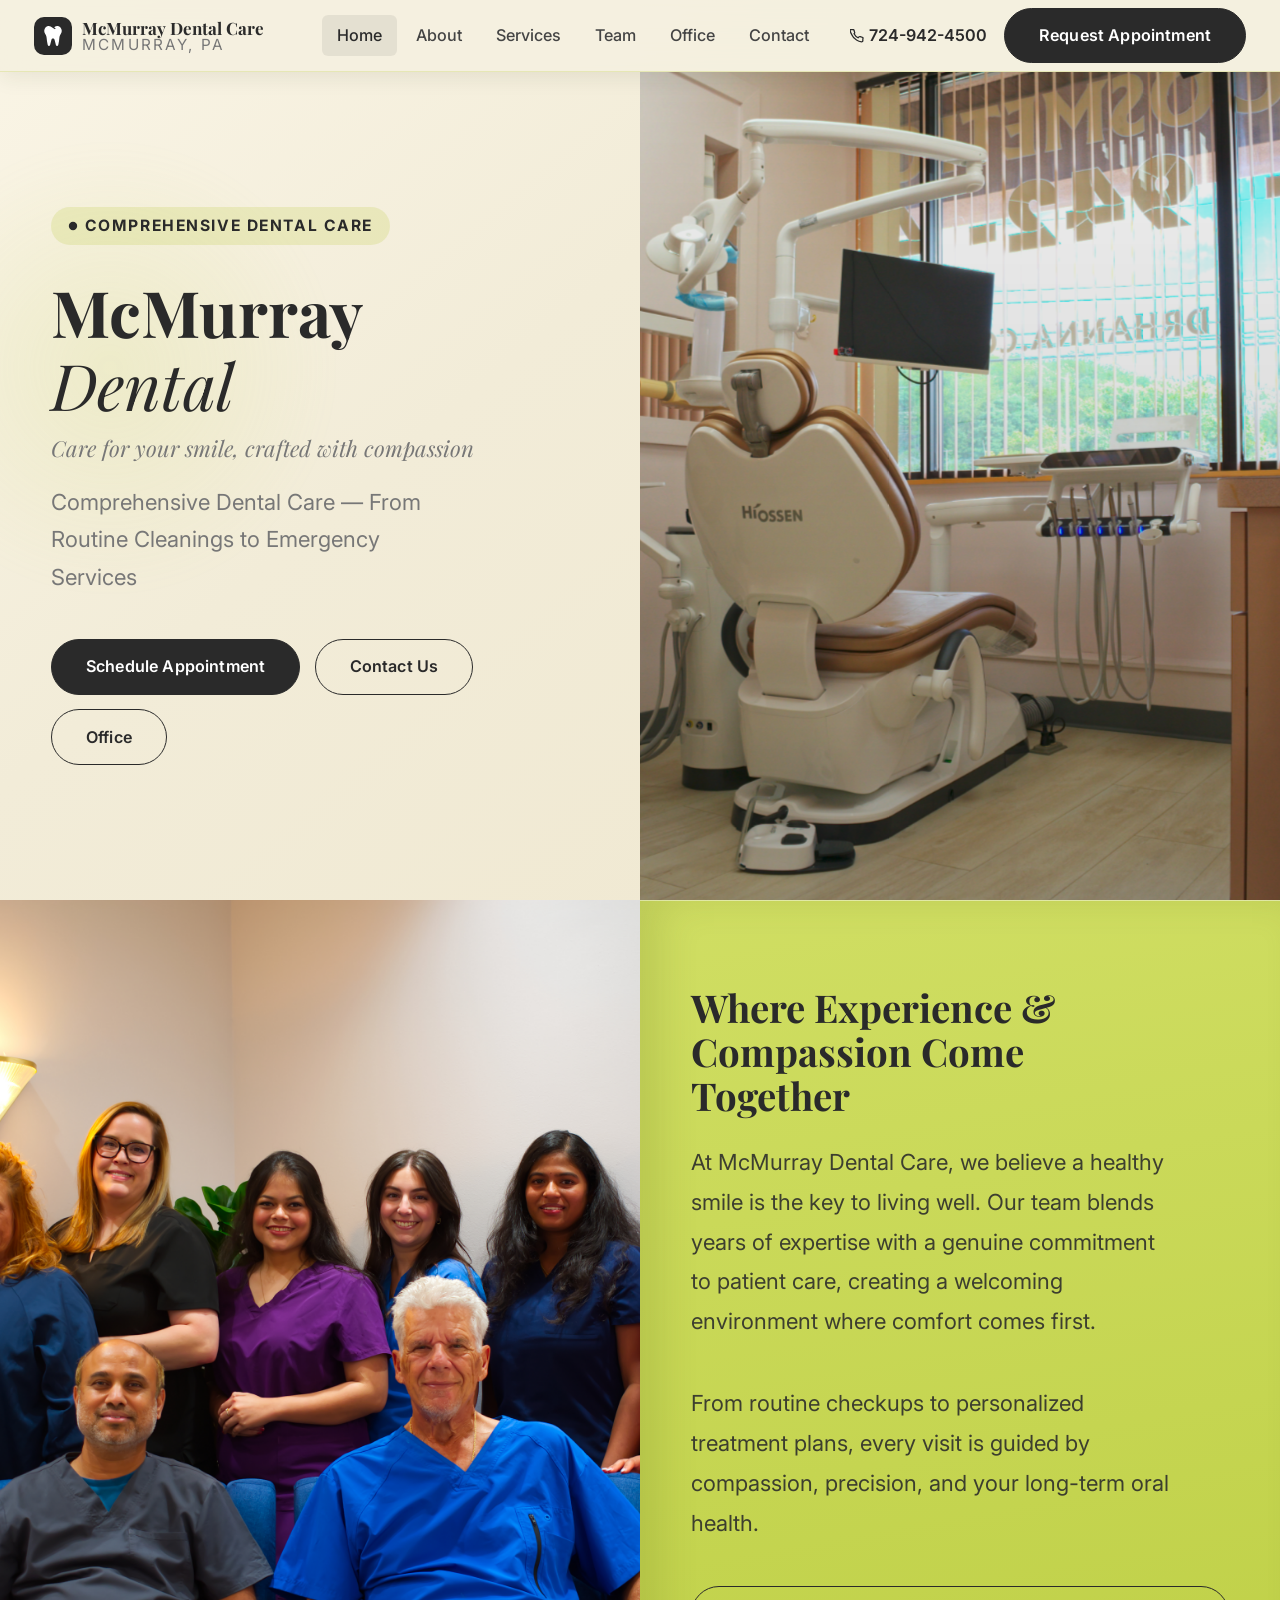
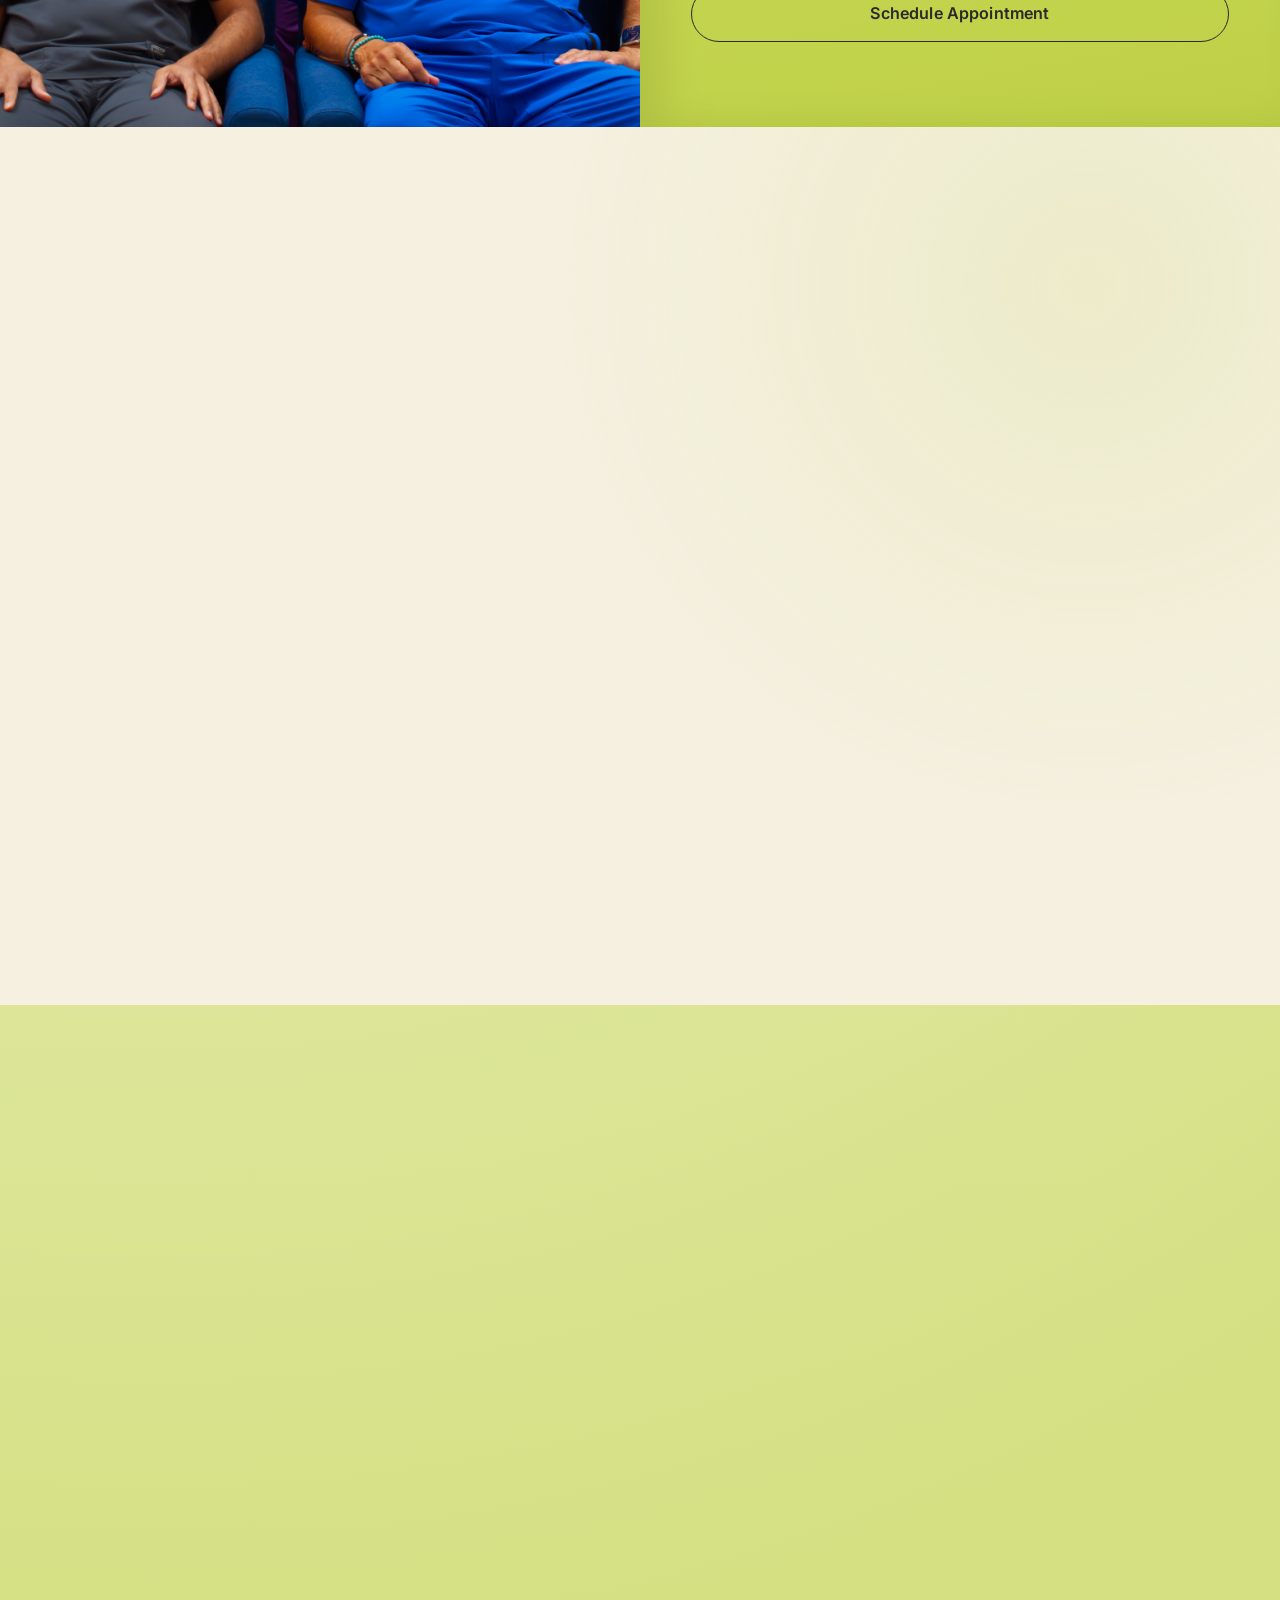
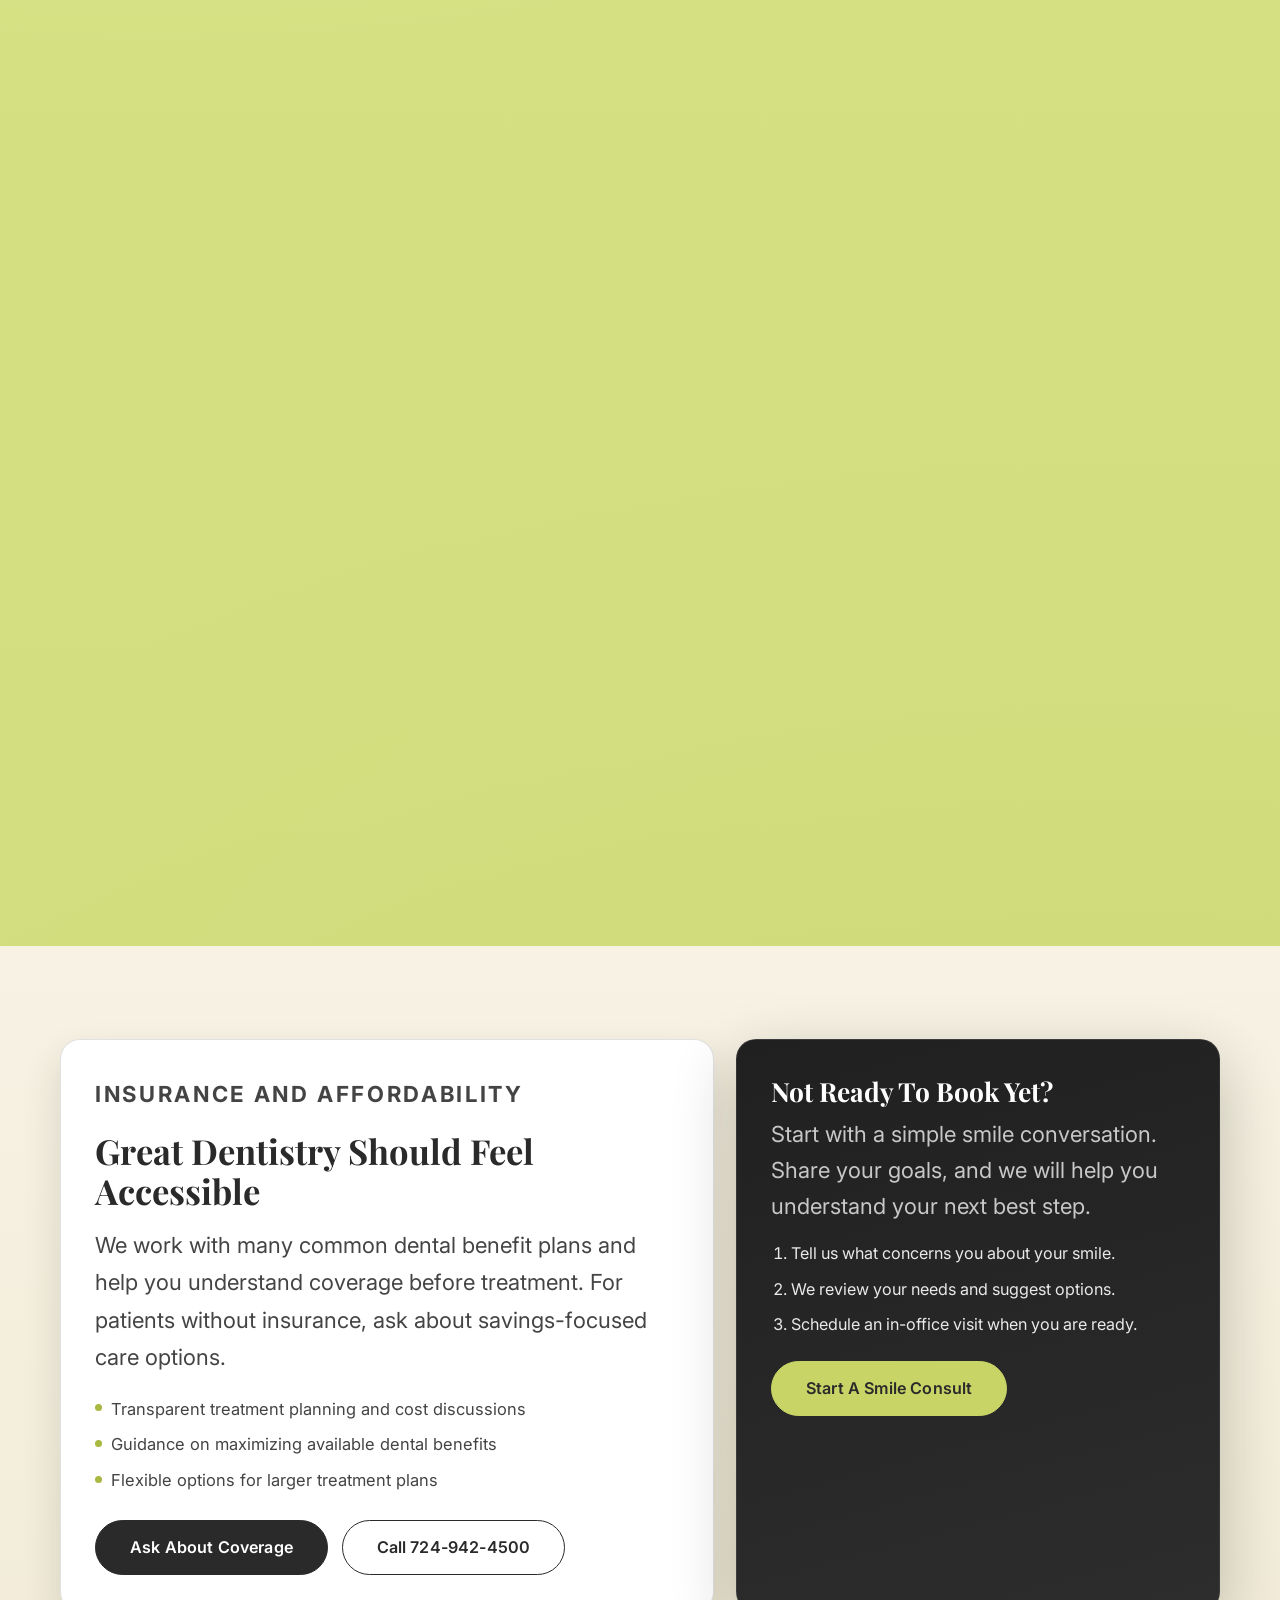
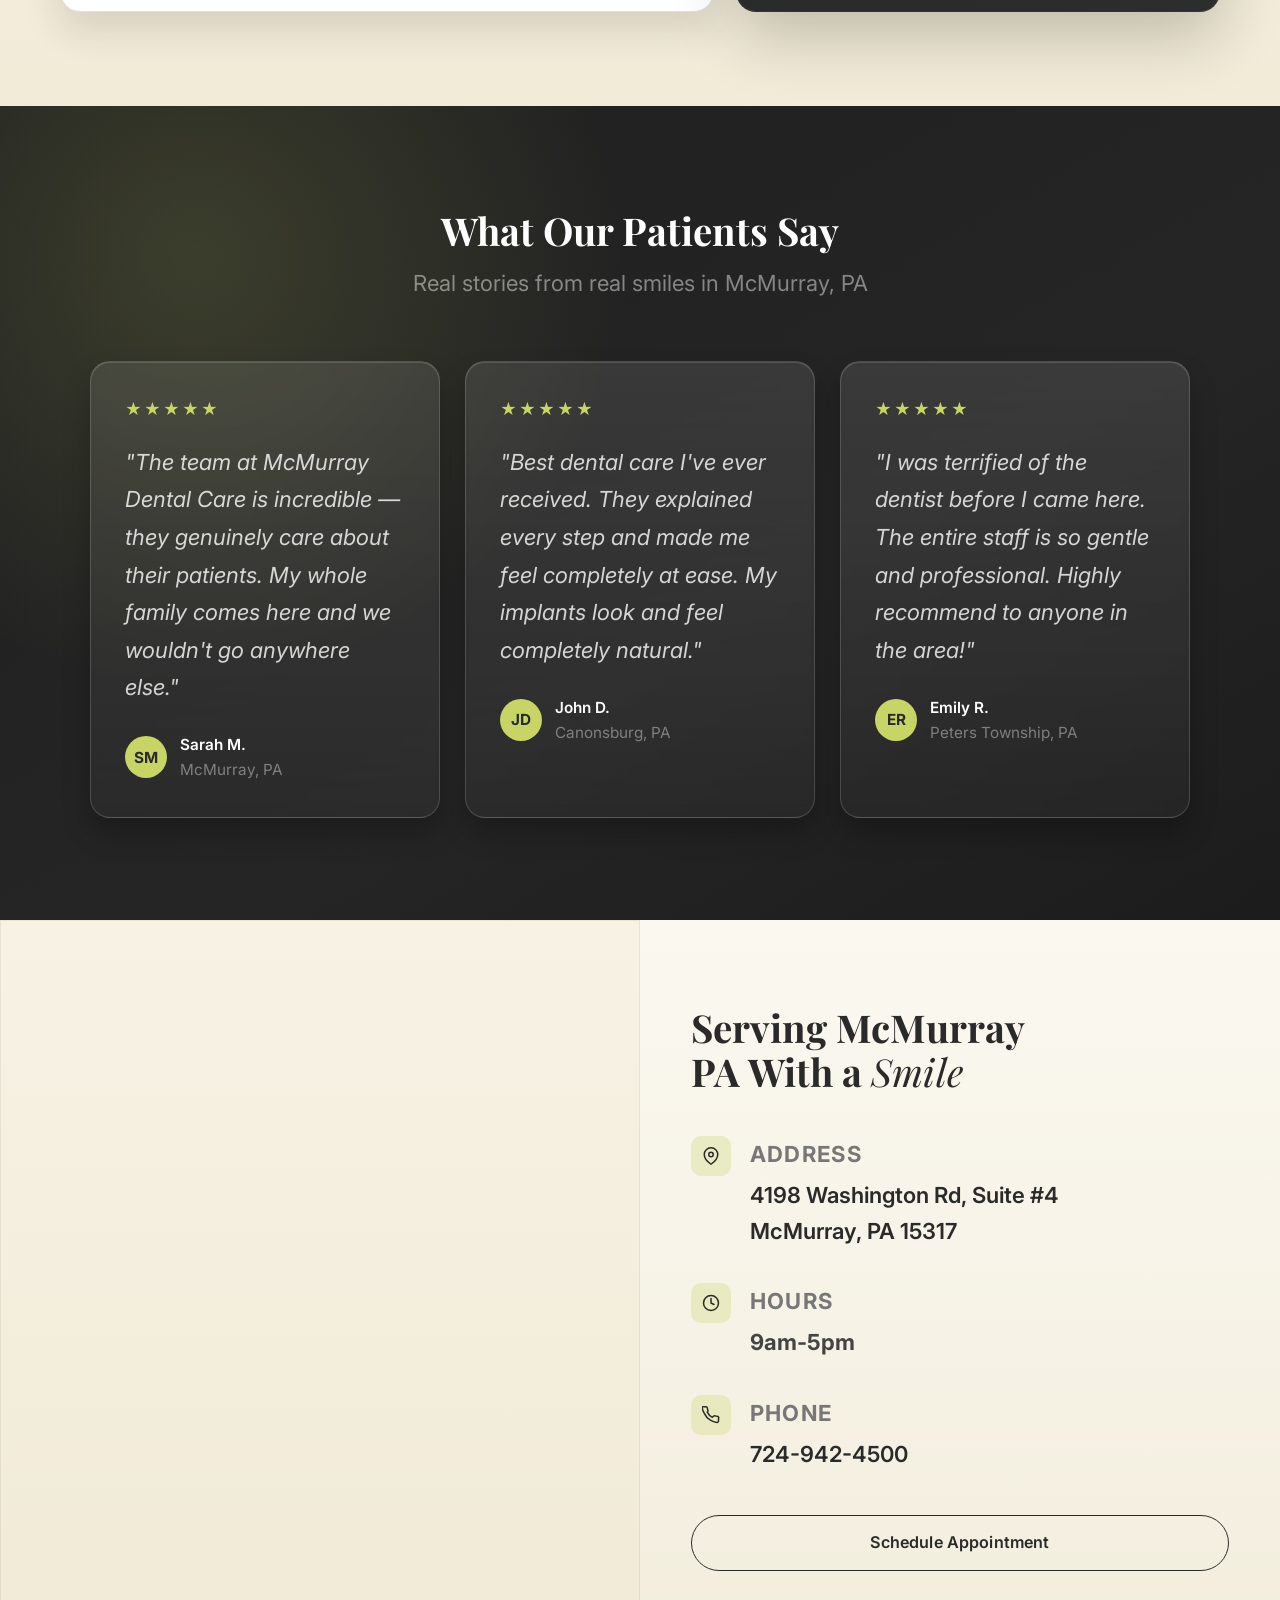
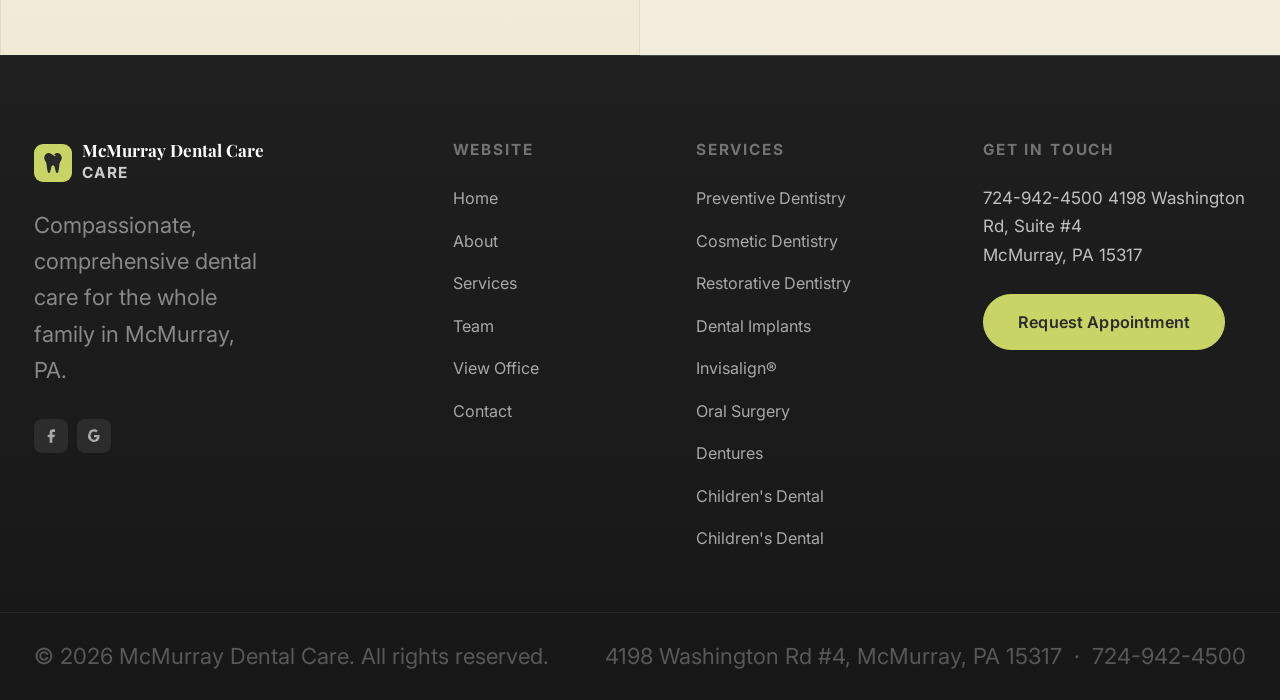
==== commit f058f8a5: "Website fixes" ====
--- a/index.html
+++ b/index.html
@@ -252,7 +252,7 @@
       </article>
 
       <article class="srv-card fade-up" aria-label="Dental Implants">
-        <div class="srv-bg" style="background-image:url('https://images.unsplash.com/photo-1593022356769-11f762e25ed9?q=80&w=1470&auto=format&fit=crop');"></div>
+        <div class="srv-bg" style="background-image:url('images/implant-graphic.svg');"></div>
         <div class="srv-overlay"></div>
         <div class="srv-body">
           <h3>Dental Implants</h3>
@@ -339,7 +339,7 @@
 
       <div class="t-card fade-up">
         <div class="t-stars" aria-label="5 stars">★★★★★</div>
-        <p class="t-text">"The team at McMurray Dental is incredible — they genuinely care about their patients. My whole family comes here and we wouldn't go anywhere else."</p>
+        <p class="t-text">"The team at McMurray Dental Care is incredible — they genuinely care about their patients. My whole family comes here and we wouldn't go anywhere else."</p>
         <div class="t-author">
           <div class="t-avatar" aria-hidden="true">SM</div>
           <div>
--- a/css/style.css
+++ b/css/style.css
@@ -700,7 +700,7 @@
 }
 .footer-brand .f-logo-icon svg { width: 20px; height: 20px; }
 .f-logo-text .name  { display: block; font-family: var(--font-h); font-size: 1rem; font-weight: 700; color: var(--white); line-height: 1.1; }
-.f-logo-text .care  { display: block; font-size: .9rem; text-transform: uppercase; letter-spacing: .08em; color: rgba(255,255,255,.35); }
+.f-logo-text .care  { display: block; font-size: .9rem; font-weight: 700; text-transform: uppercase; letter-spacing: .08em; color: rgba(255,255,255,.78); }
 .footer-brand > p   { font-size: .95rem; line-height: 1.65; max-width: 230px; color: rgba(255,255,255,.48); margin-bottom: 1.75rem; }
 
 .footer-social { display: flex; gap: .5rem; }
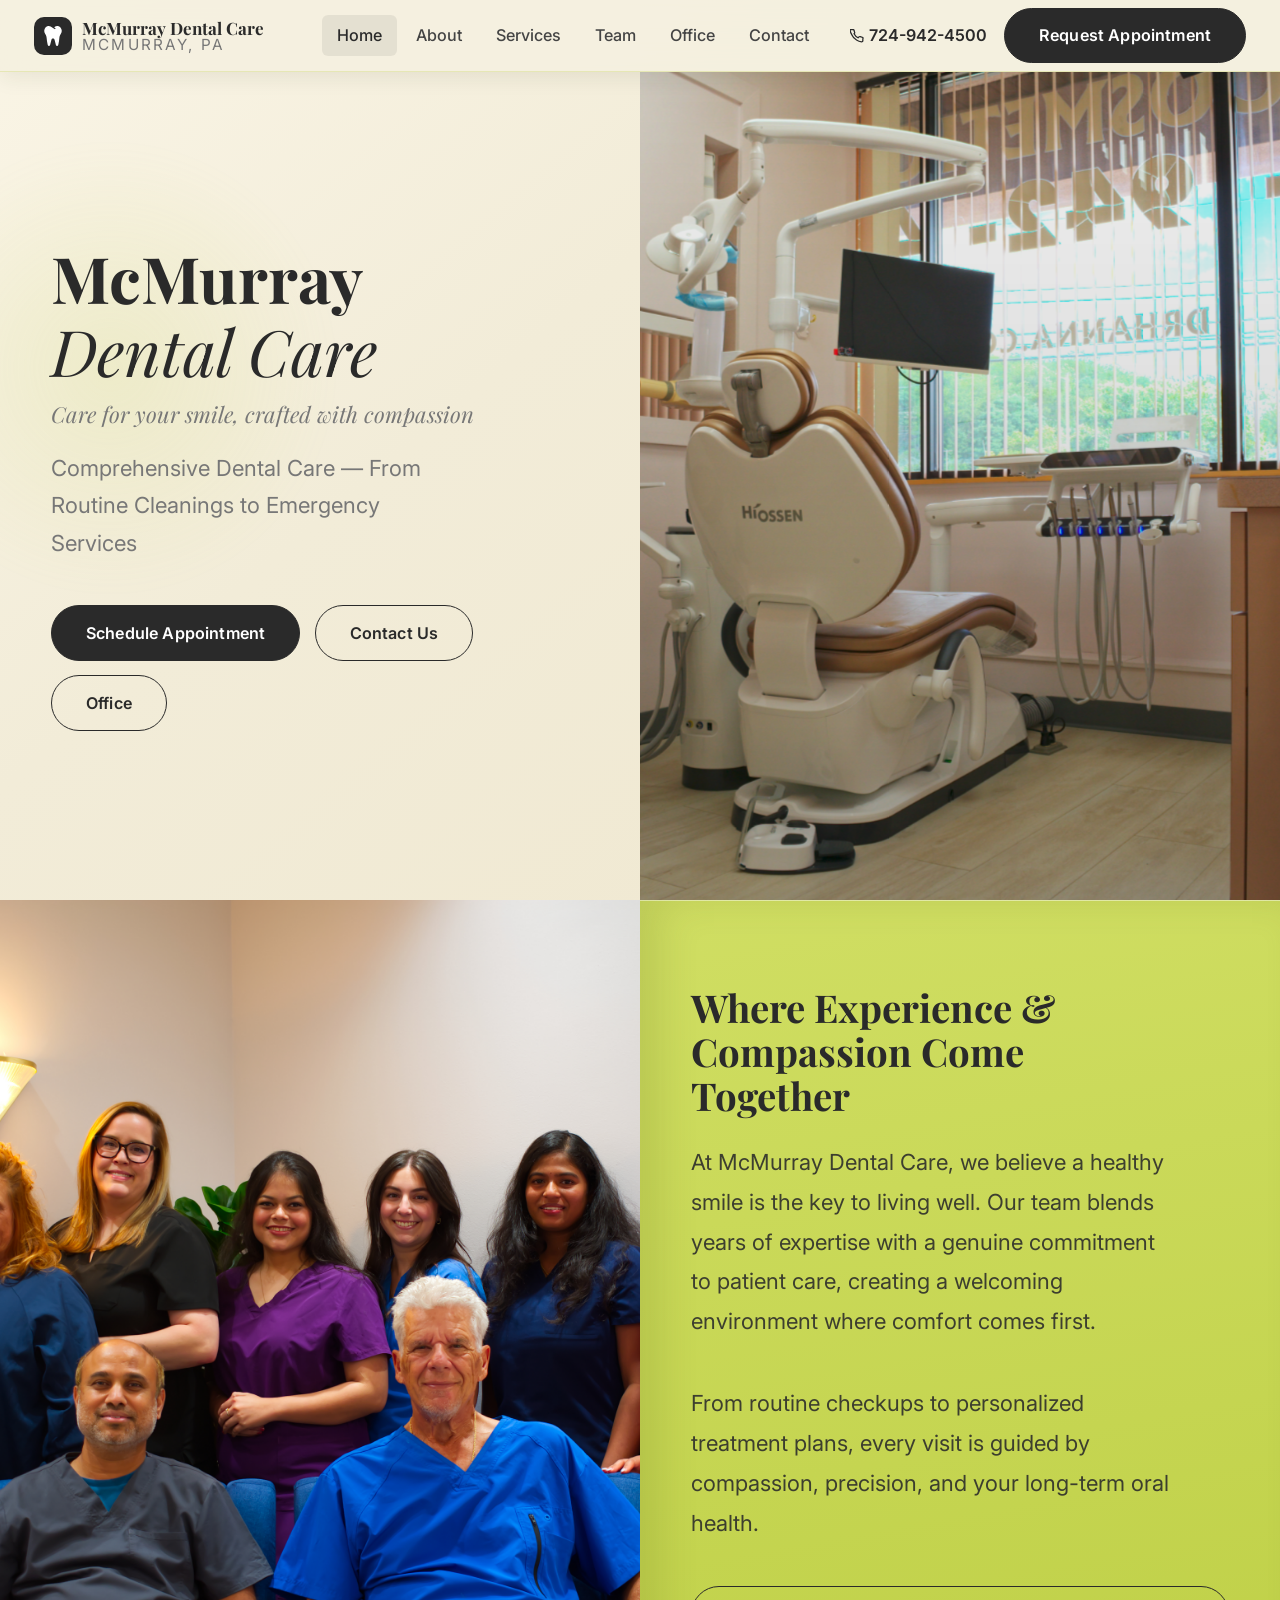
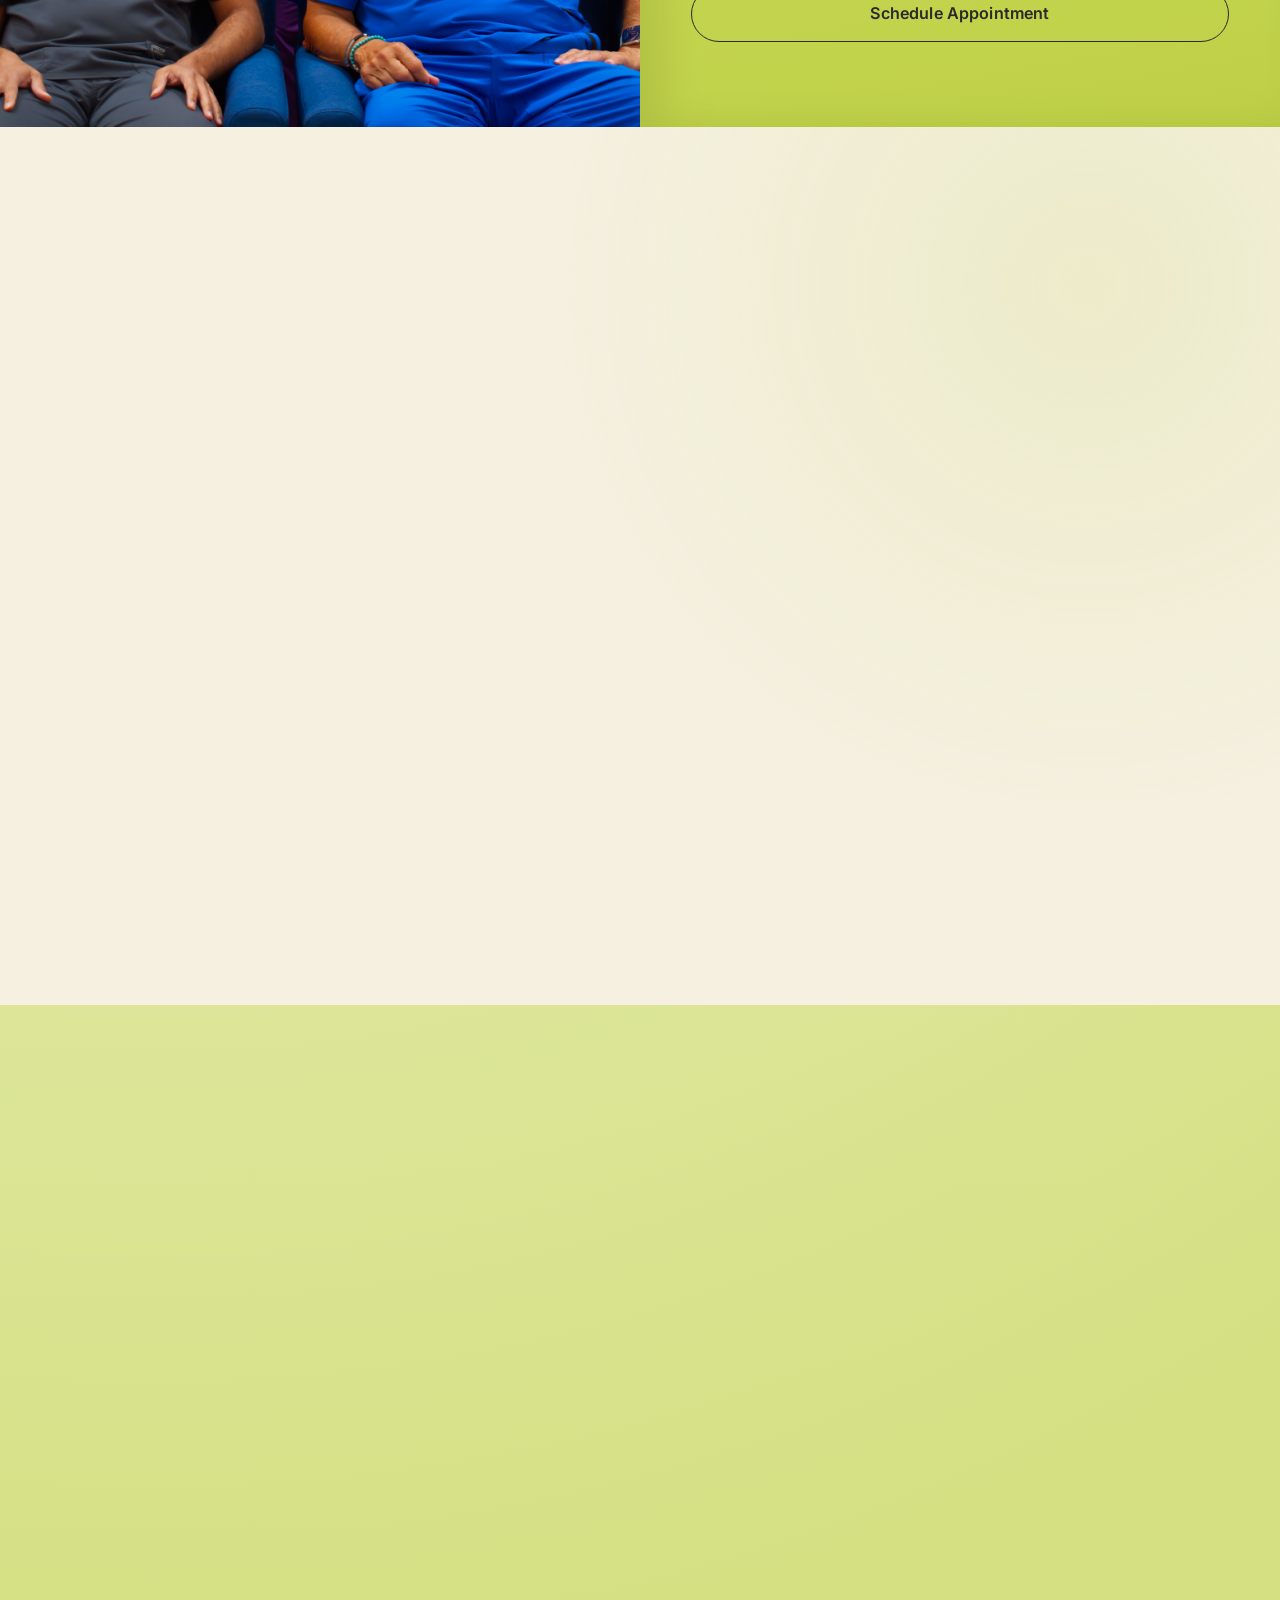
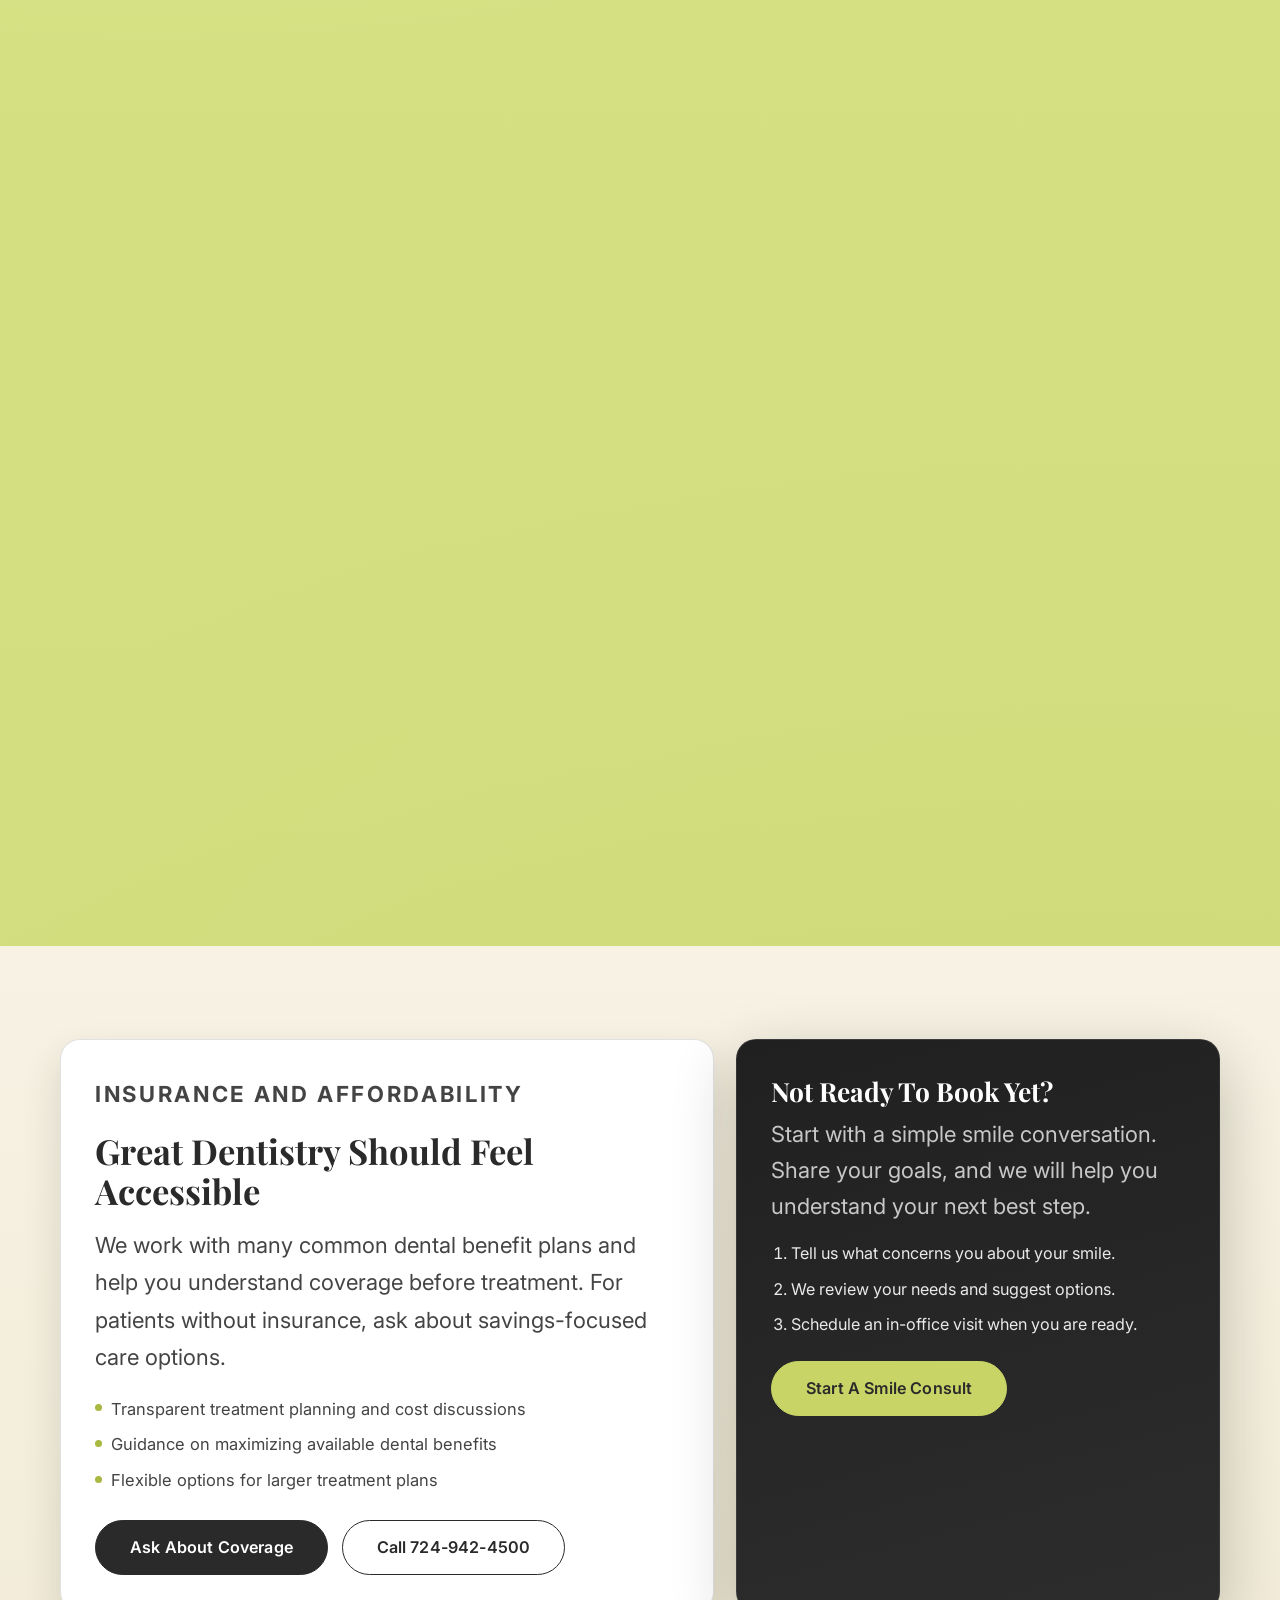
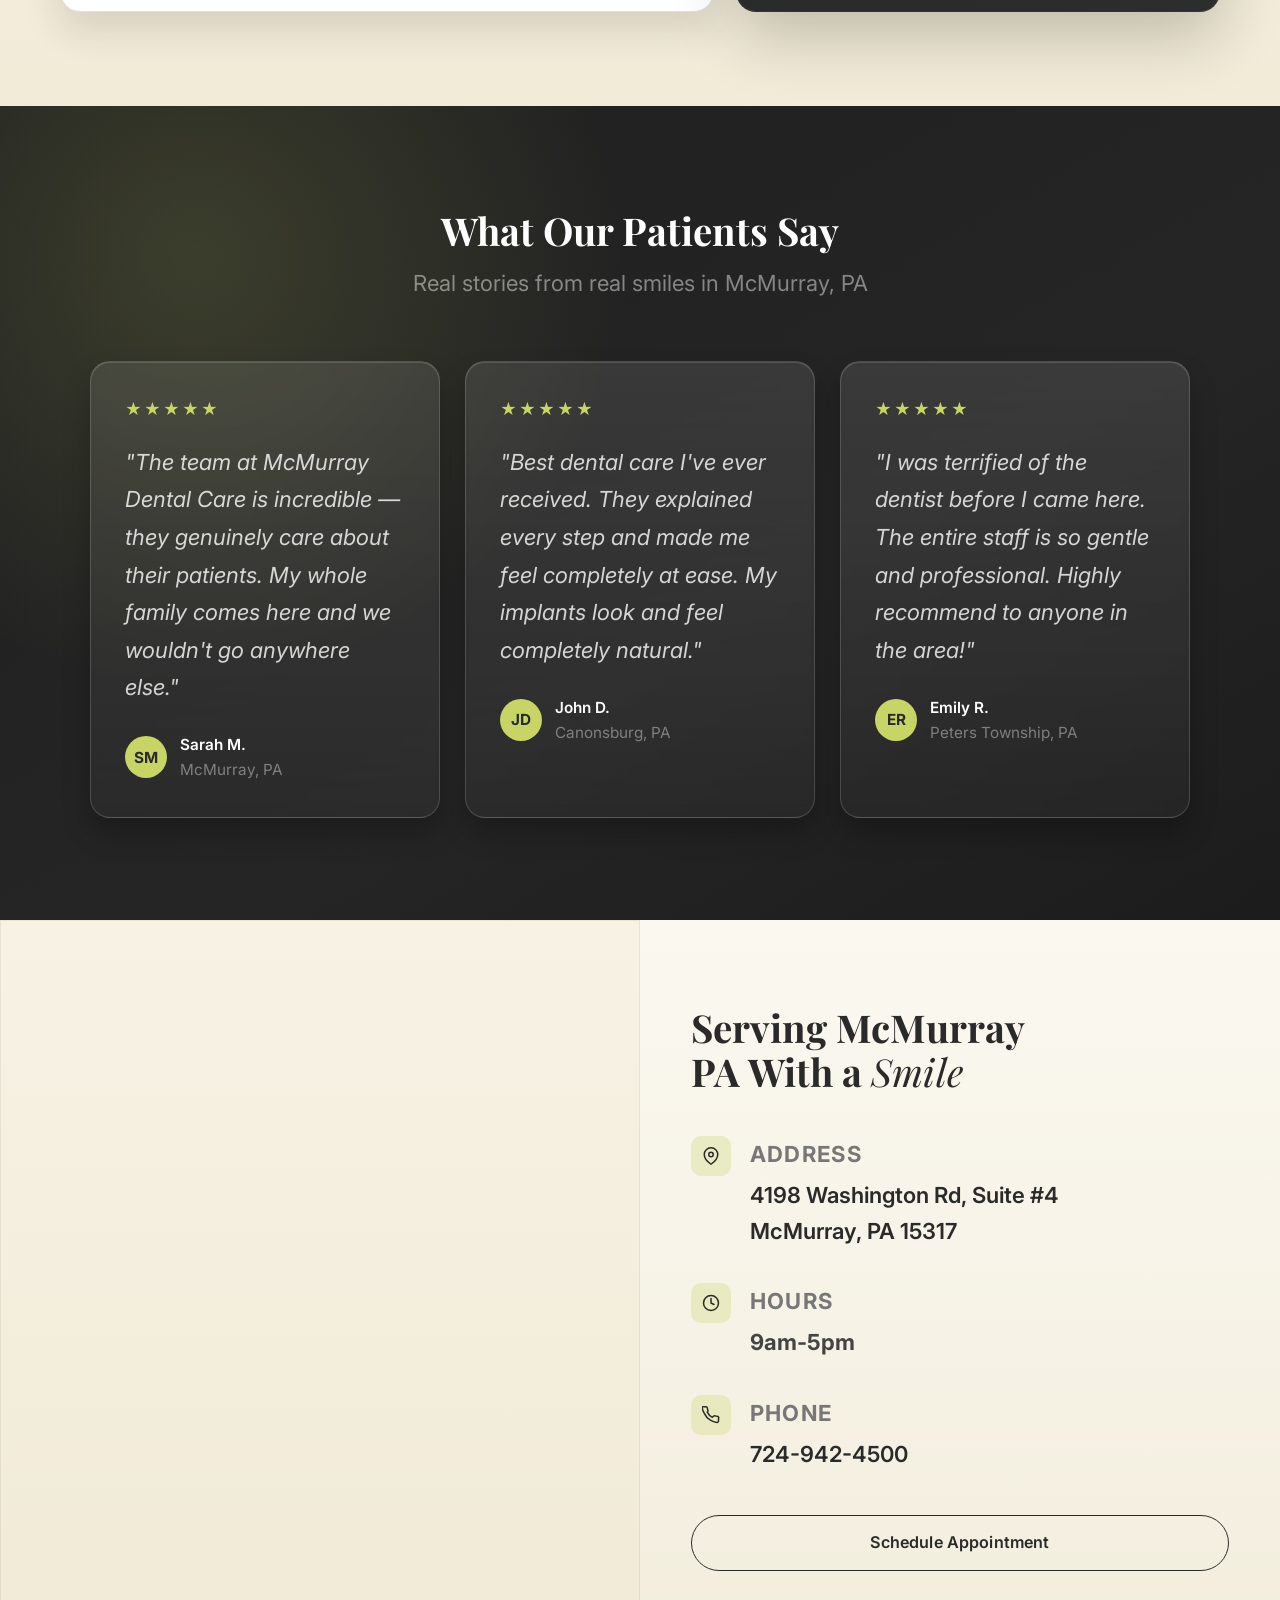
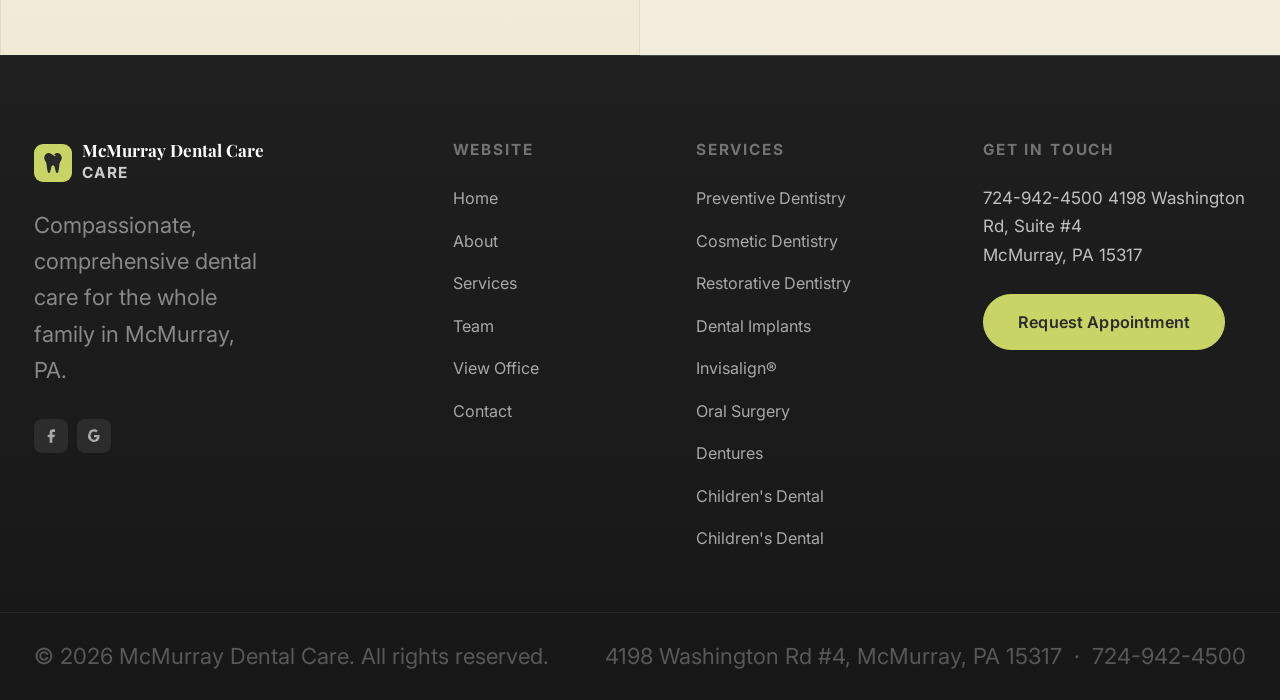
==== commit f481be00: "Update index.html" ====
--- a/index.html
+++ b/index.html
@@ -145,11 +145,7 @@
   <section class="hero" aria-labelledby="hero-heading">
     <div class="hero-left">
       <div class="hero-text">
-        <div class="hero-chip">
-          <svg width="10" height="10" viewBox="0 0 24 24" fill="currentColor" aria-hidden="true"><circle cx="12" cy="12" r="10"/></svg>
-          Comprehensive Dental Care
-        </div>
-        <h1 class="hero-h1" id="hero-heading">McMurray <em>Dental</em></h1>
+        <h1 class="hero-h1" id="hero-heading">McMurray <em>Dental Care</em></h1>
         <p class="hero-tagline">Care for your smile, crafted with compassion</p>
         <p class="hero-desc">Comprehensive Dental Care — From Routine Cleanings to Emergency Services</p>
         <div class="hero-actions">
@@ -252,7 +248,7 @@
       </article>
 
       <article class="srv-card fade-up" aria-label="Dental Implants">
-        <div class="srv-bg" style="background-image:url('images/implant-graphic.svg');"></div>
+        <div class="srv-bg" style="background-image:url('images/dental-implant.png');"></div>
         <div class="srv-overlay"></div>
         <div class="srv-body">
           <h3>Dental Implants</h3>
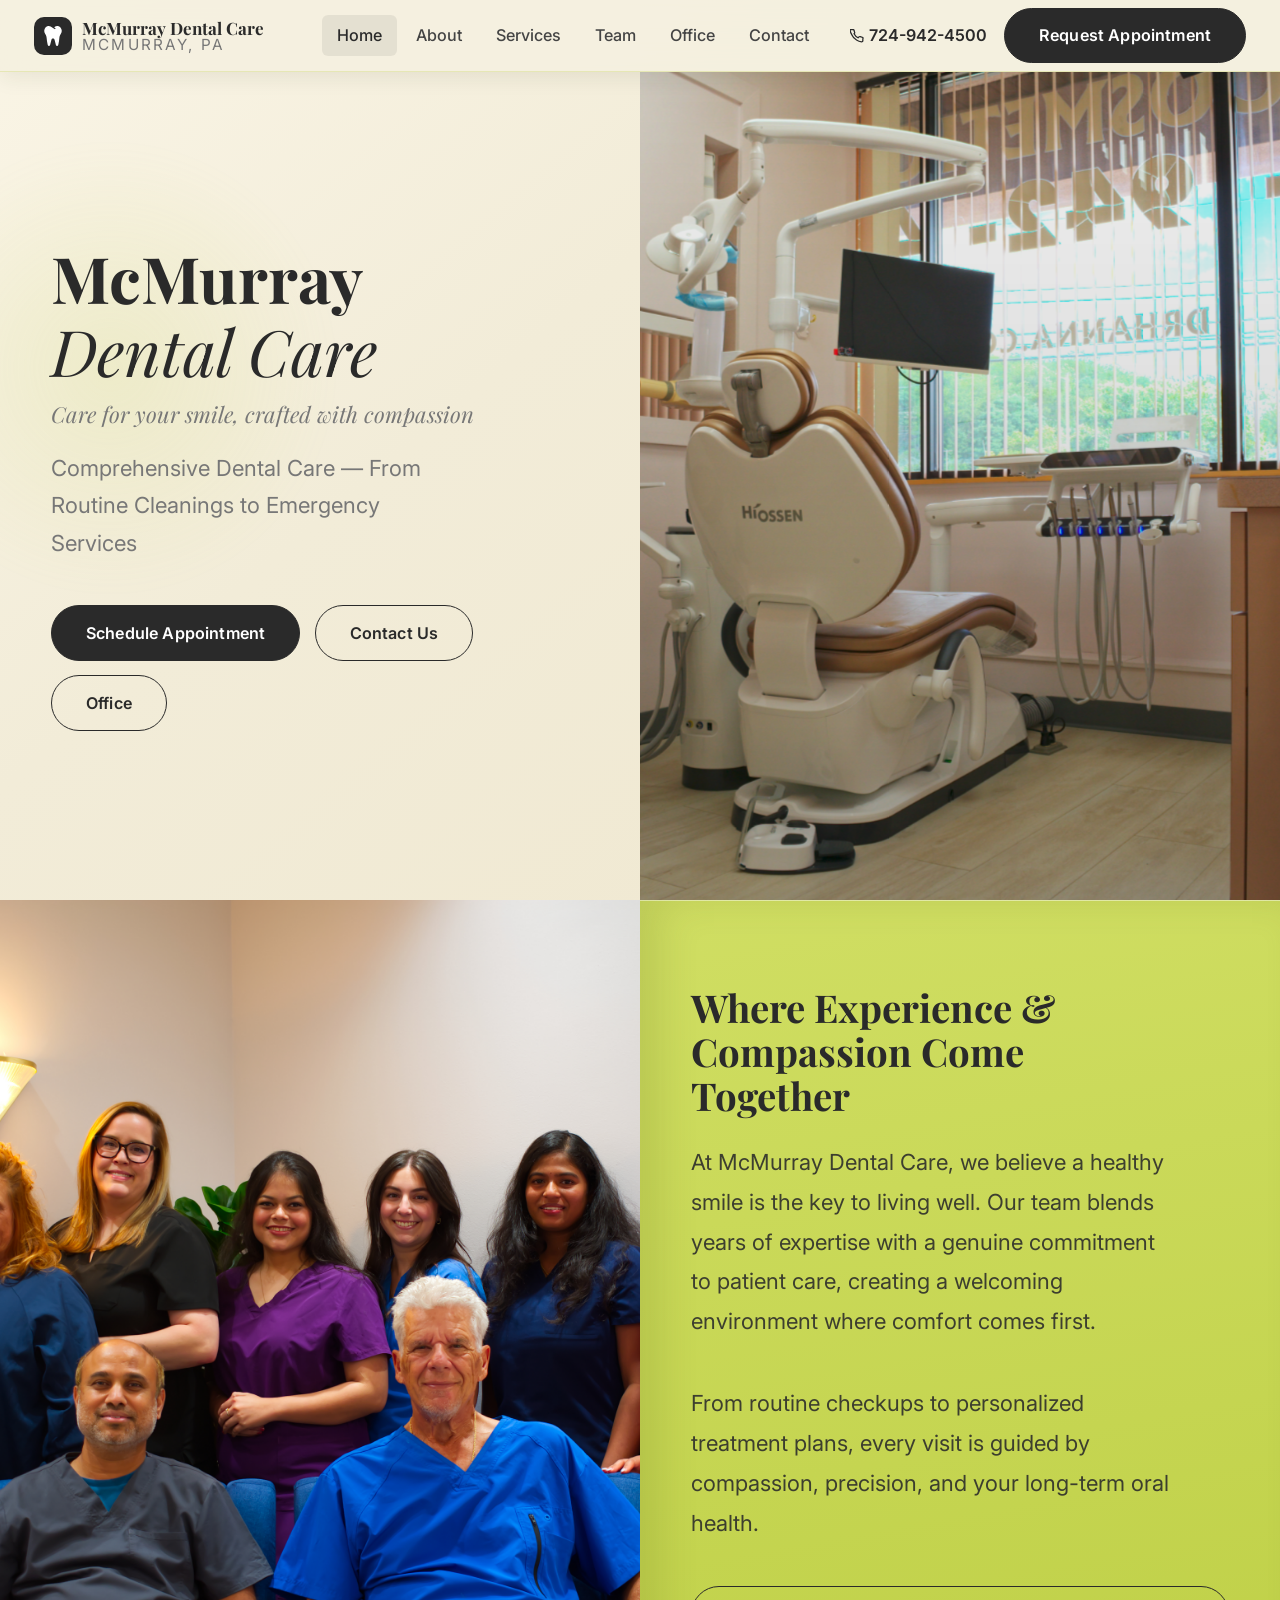
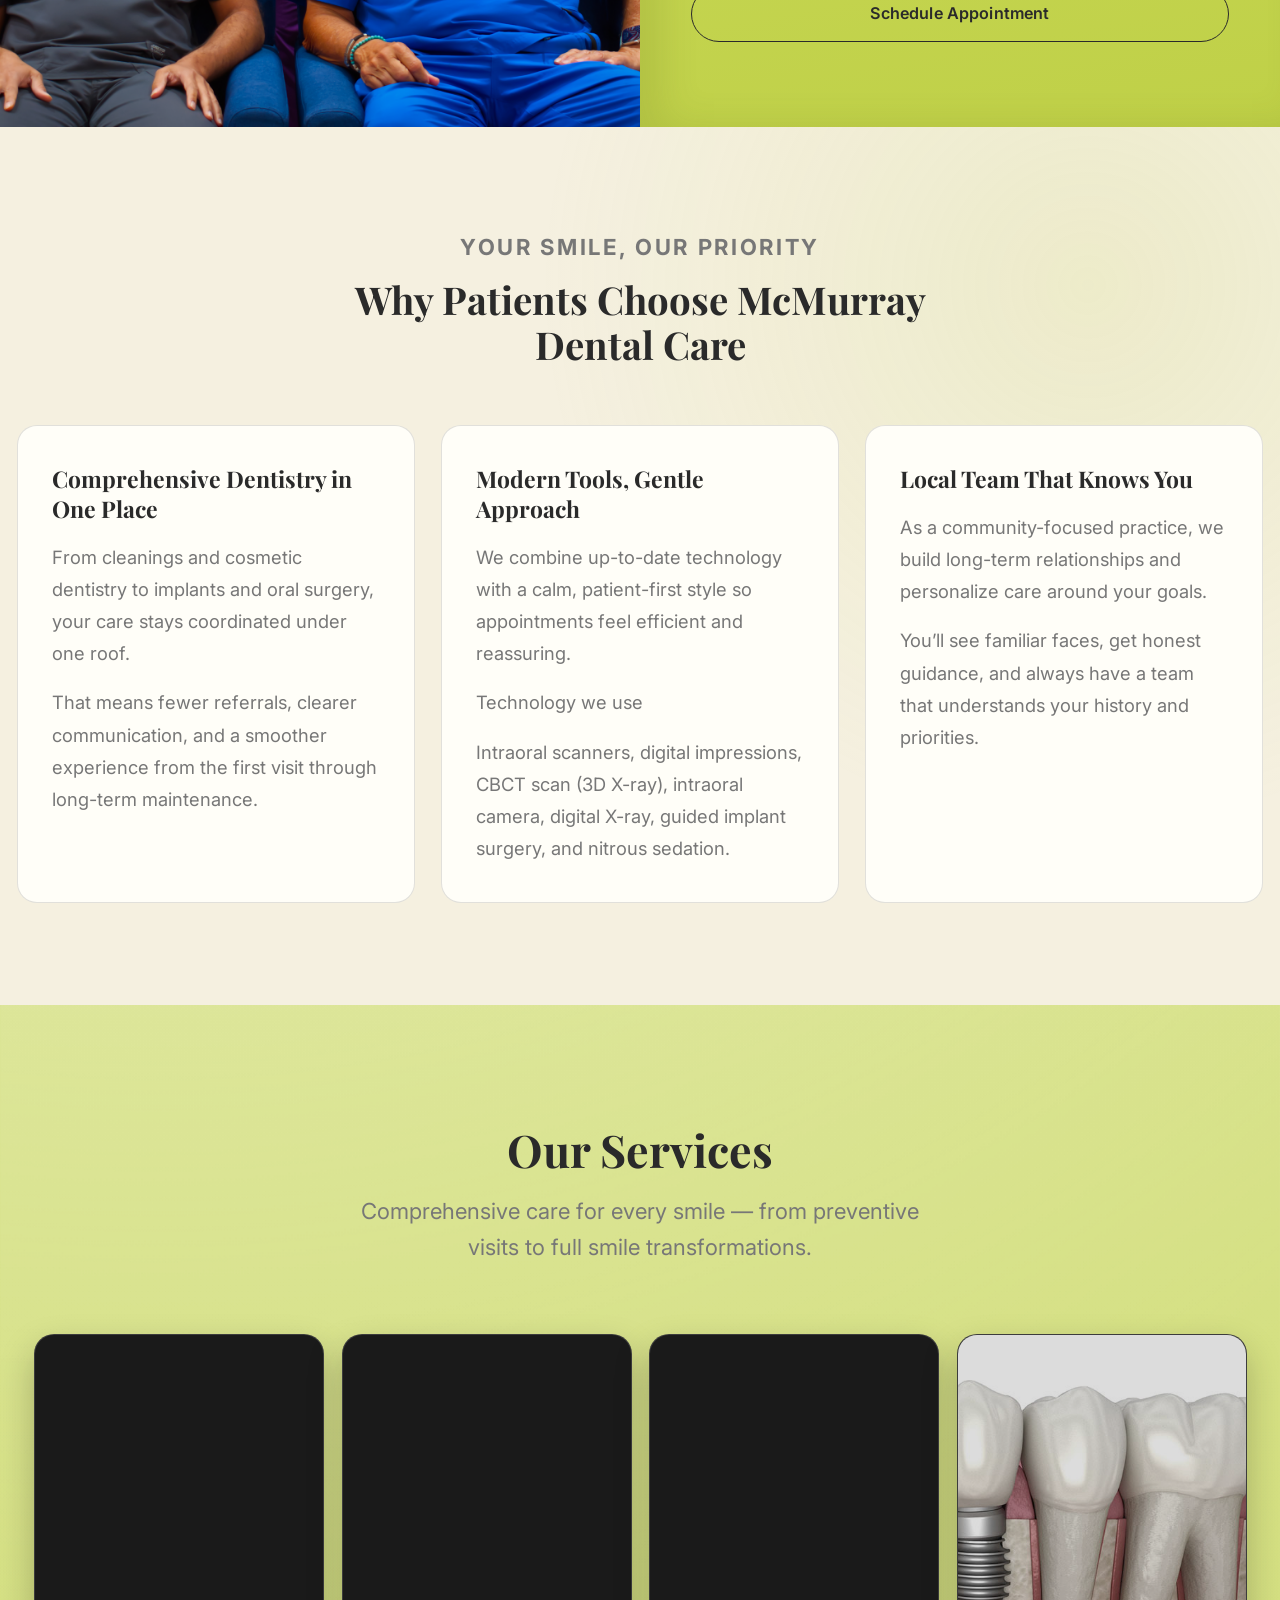
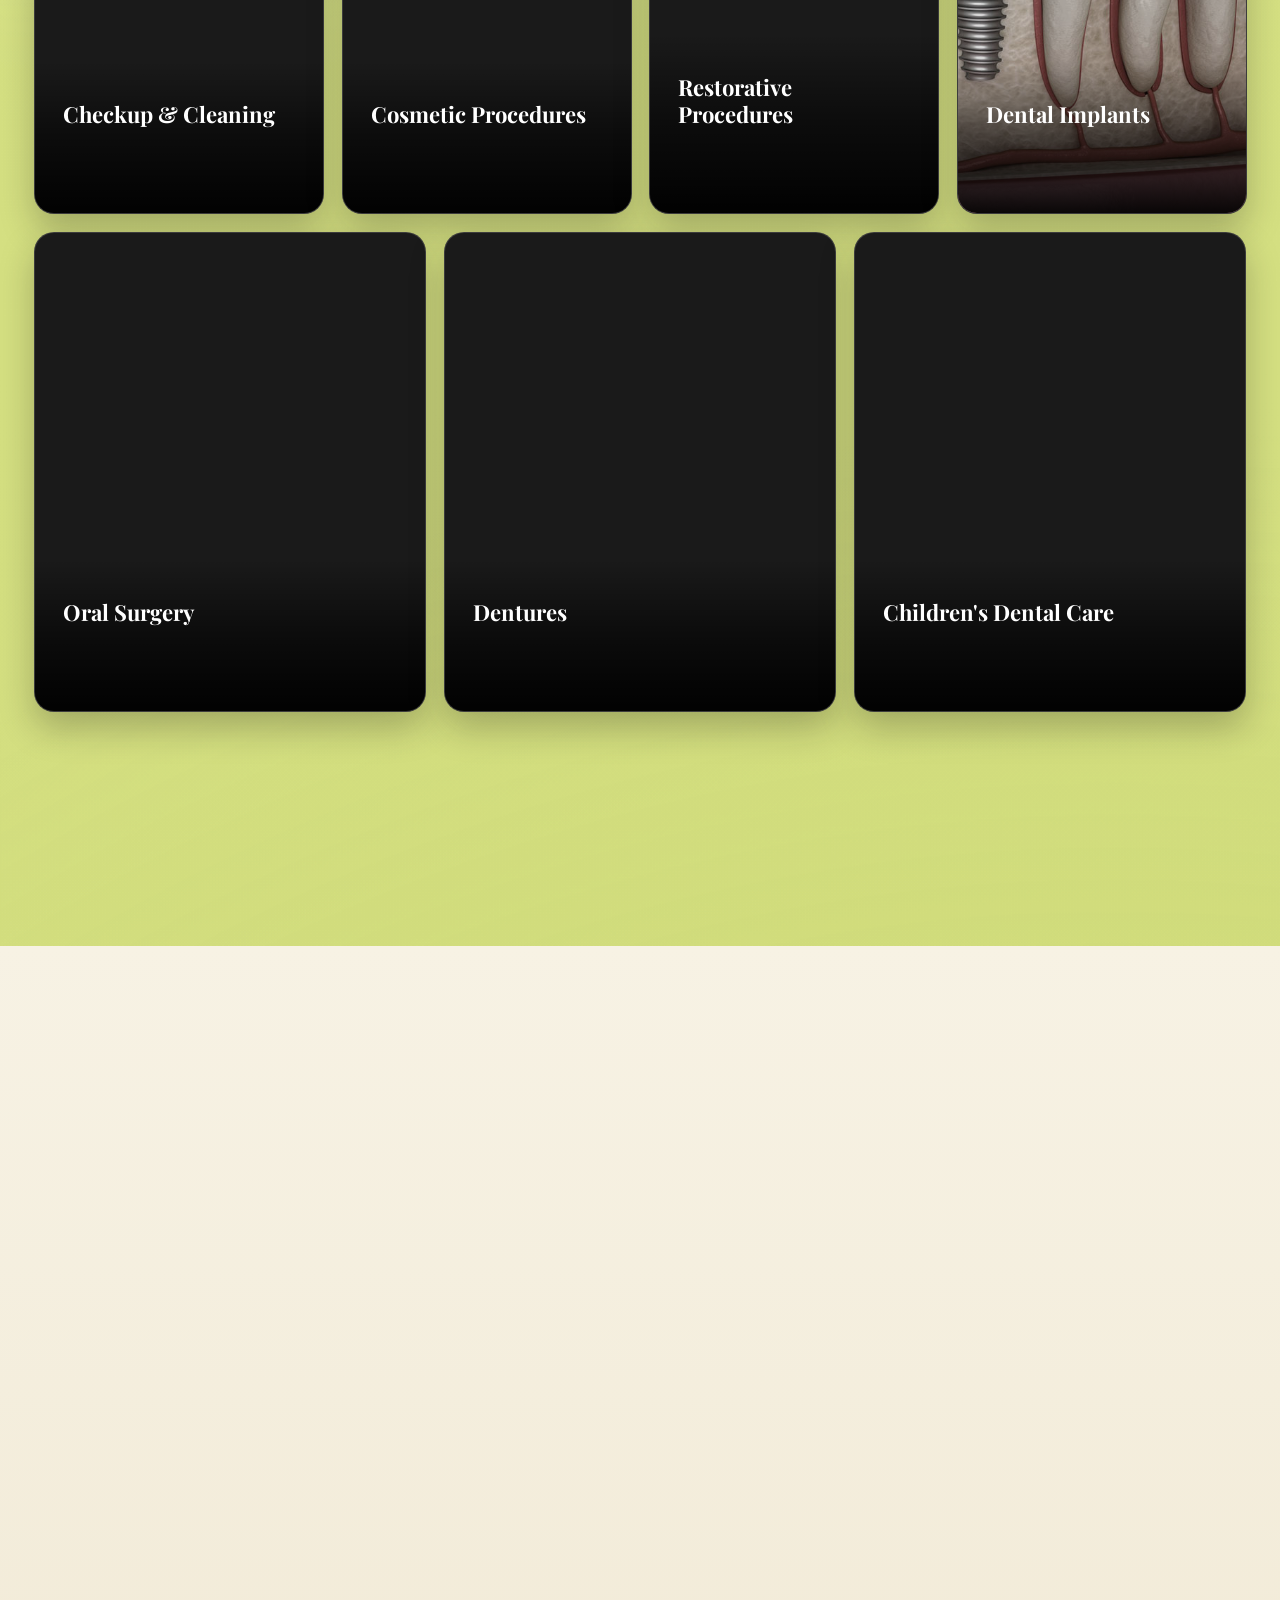
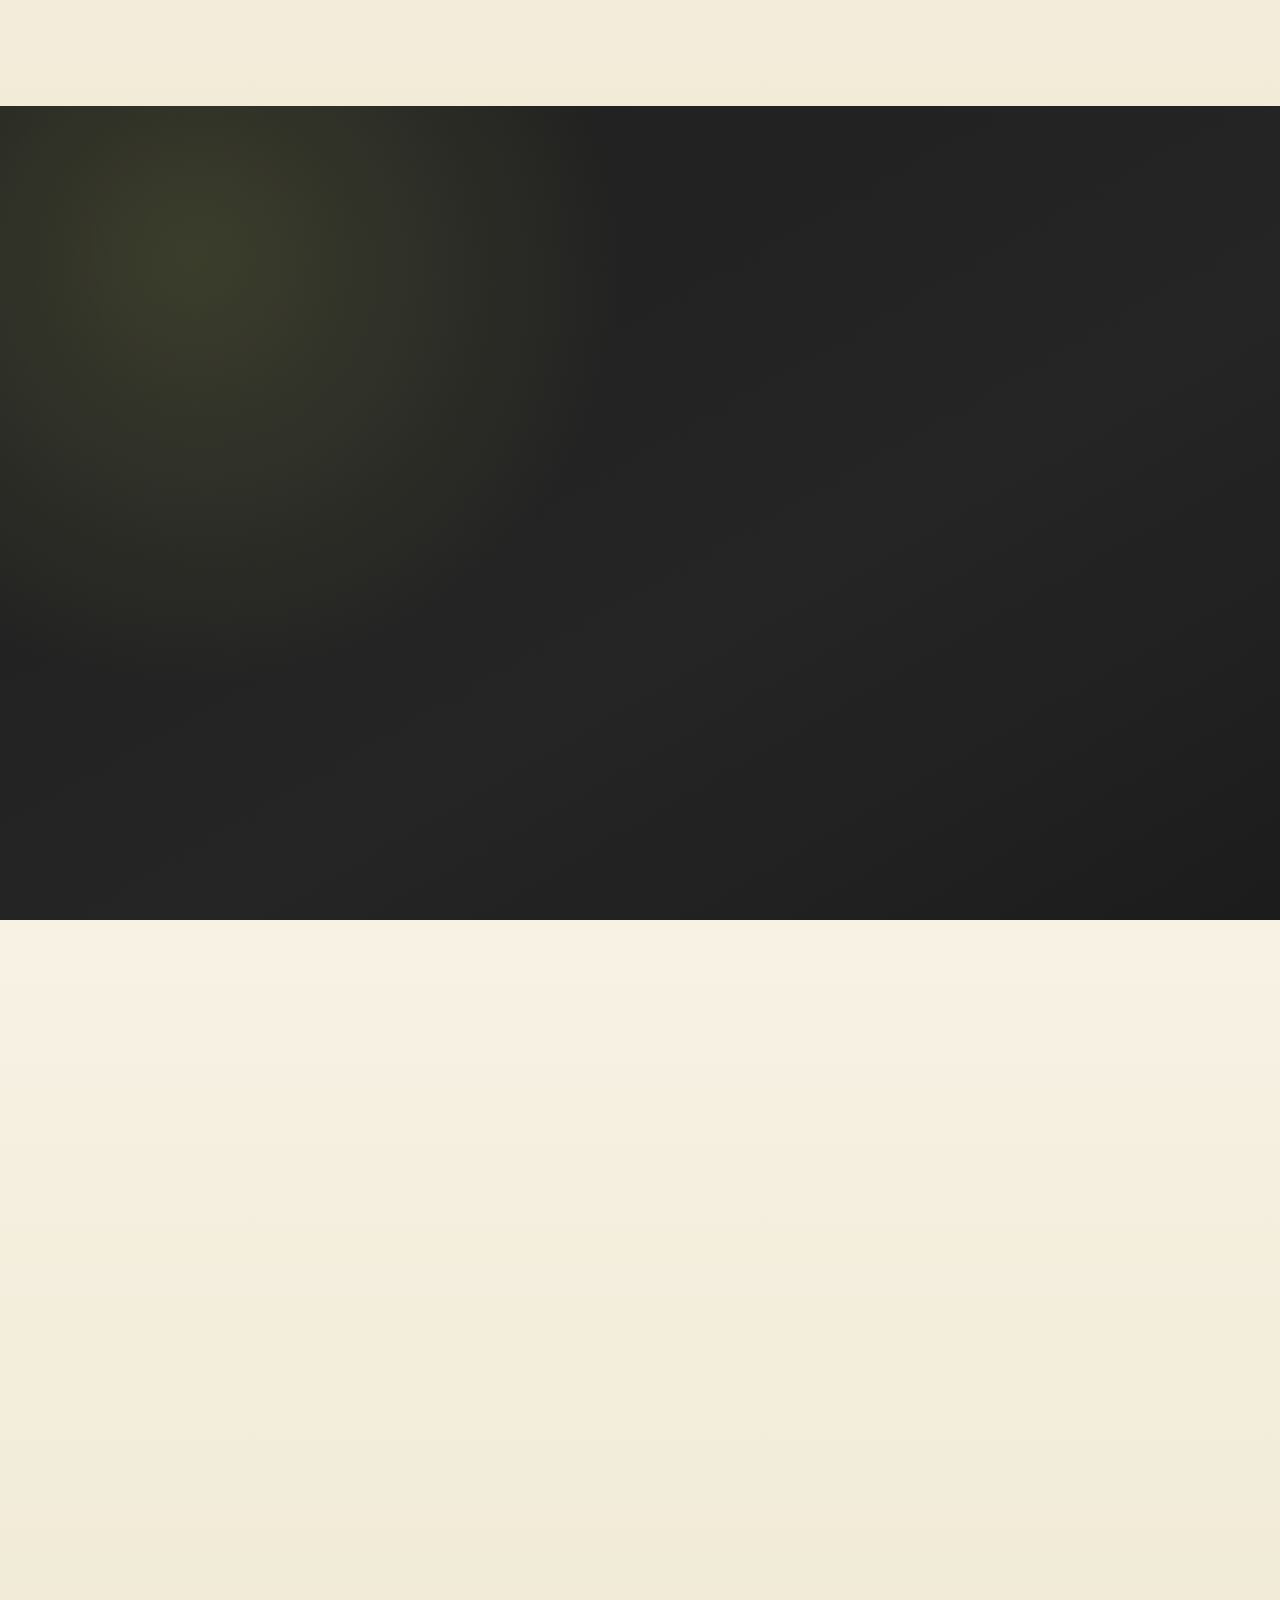
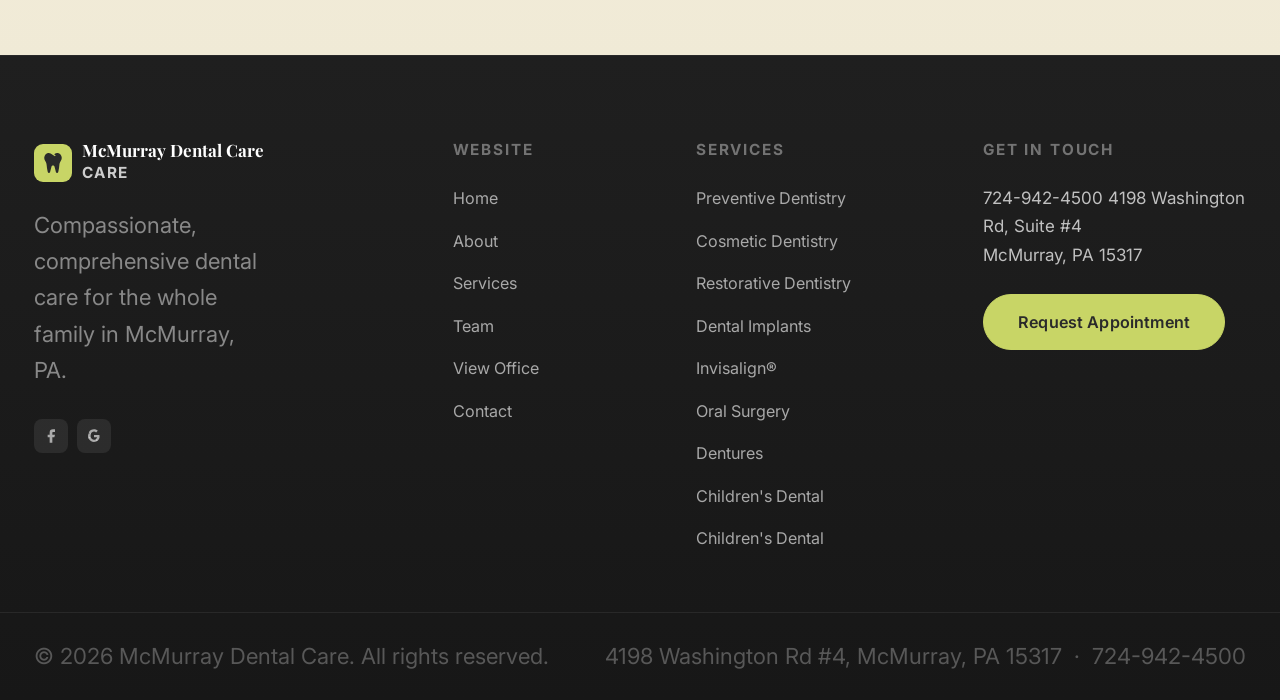
==== commit be427abc: "Remove displayed office email addresses Co-authored-by: copilot-swe-agent[bot] <198982749+Copilot@us" ====
--- a/index.html
+++ b/index.html
@@ -31,7 +31,6 @@
     "image": "https://mcmurraydentalcare.com/images/og-image.jpg",
     "description": "McMurray Dental Care offers comprehensive dental services in McMurray, PA — from routine cleanings to dental implants, Invisalign, and emergency care.",
     "telephone": "+17249424500",
-    "email": "mcmurraydental4@gmail.com",
     "address": {
       "@type": "PostalAddress",
       "streetAddress": "4198 Washington Rd #4",
